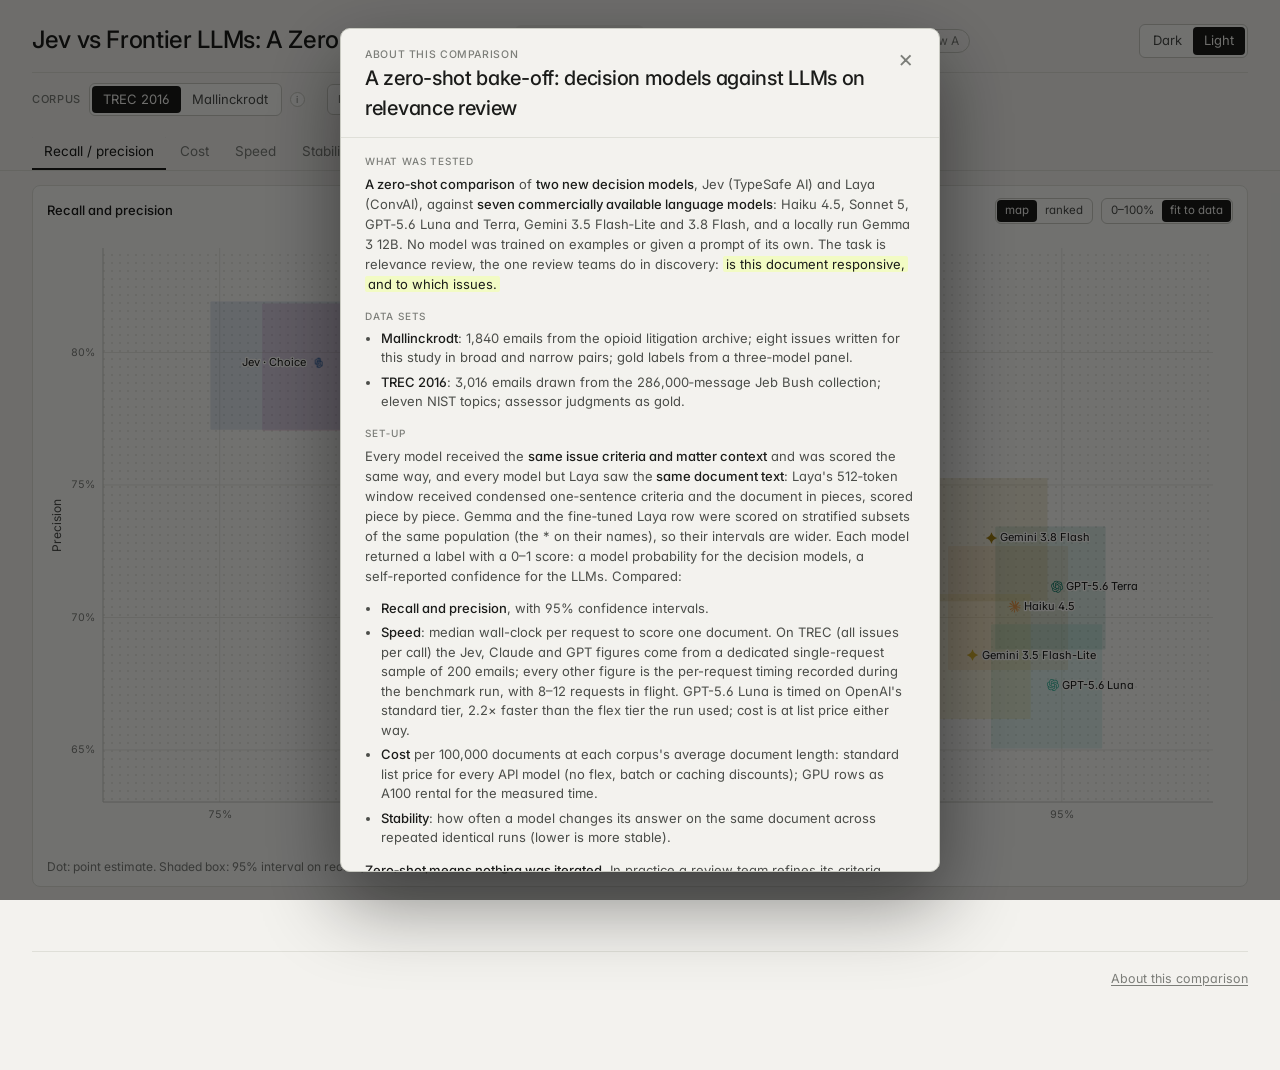
==== b.html @ c20f3b93 "deploy 2026-09-25T17:22Z" ====
<!doctype html>
<html lang="en" data-theme="light">
  <head>
    <meta charset="UTF-8" />
    <meta name="viewport" content="width=device-width, initial-scale=1.0" />
    <meta name="robots" content="noindex, nofollow" />
    <title>Jev vs Frontier LLMs: A Zero-Shot Bakeoff · B</title>
    <meta name="description" content="A zero-shot bake-off: two decision models against seven LLMs on discovery relevance review, same criteria and documents once, no training on examples, no prompt iteration." />
    <link rel="preconnect" href="https://fonts.googleapis.com" />
    <link rel="preconnect" href="https://fonts.gstatic.com" crossorigin />
    <link
      href="https://fonts.googleapis.com/css2?family=Inter:wght@400;500;600&display=swap"
      rel="stylesheet"
    />
    <script type="module" crossorigin src="./assets/b-JL1Rb6fG.js"></script>
    <link rel="modulepreload" crossorigin href="./assets/styles-Cl5FQBZz.js">
    <link rel="modulepreload" crossorigin href="./assets/App-DE8PNgDk.js">
    <link rel="modulepreload" crossorigin href="./assets/opsRows-CeBo-8cb.js">
    <link rel="stylesheet" crossorigin href="./assets/styles-CGewvNcz.css">
  </head>
  <body>
    <div id="root"></div>
  </body>
</html>
---- assets/styles-CGewvNcz.css ----
:root{--sans: "Inter", -apple-system, BlinkMacSystemFont, "Segoe UI", sans-serif;--ease: cubic-bezier(.2, .7, .2, 1);--bg: #f3f2ee;--bg-2: #eae9e3;--panel: #fafaf7;--ink: #1b1c1a;--ink-2: #4b4d49;--ink-3: #7c7e79;--ink-4: #a7a9a3;--line: #dfdfd8;--line-2: #c9cac2;--grid: #e6e6df;--dots: #c6c7bf;--axis: #c9cac2;--box-alpha: .14;--box-stroke-w: .75;--bar-alpha: .55;--hl: #f2fbc4;--hl-line: #d6e88f;--tk-tag: #3a6ea5;--tk-attr: #6c5b9e;--tk-key: #3a6ea5;--tk-str: #4f7d3f;--tk-num: #8e4a8c;--c-jev: #b52f8a;--c-jev-2: #d878b8;--c-laya: #2c5f9e;--c-laya-2: #6d9bd0;--c-laya-ft: #7a5aa8;--c-haiku: #e0954a;--c-sonnet: #b85e1c;--c-luna: #33b39a;--c-terra: #0f7a66;--c-flashlite: #d3ae2e;--c-flash: #9d7c10;--c-gemma: #7d9240;--c-lexical: #9a9b95;--c-tar-1: #c4a7d6;--c-tar-2: #a583bf;--c-tar-3: #7f5aa3;--c-tar-4: #5a3a7e;--c-cal: #3d5a80;--c-base: #1b1c1a;--v0: #1b1c1a;--v1: #b85e1c;--v2: #e0954a;--v3: #2c5f9e;--v4: #6d9bd0;--v5: #7a5aa8;--v6: #ad8bd2;--v7: #b52f8a;--v8: #d878b8;--v9: #9d7c10;--v10: #d3ae2e;--v11: #7d9240;--v12: #7c7e79;--v13: #b8b9b3;--v14: #0f7a66;--v15: #33b39a}[data-theme=dark]{--bg: #1e2124;--bg-2: #262a2e;--panel: #23272a;--ink: #e9eae6;--ink-2: #c1c3be;--ink-3: #8b8e89;--ink-4: #62655f;--line: #2f3337;--line-2: #3d4247;--grid: #2c3034;--dots: #3a3f44;--axis: #464b50;--box-alpha: .2;--bar-alpha: .7;--hl: rgba(206, 240, 60, .14);--hl-line: rgba(206, 240, 60, .38);--tk-tag: #7fa8d8;--tk-attr: #a894d4;--tk-key: #7fa8d8;--tk-str: #93b876;--tk-num: #cc8bc0;--c-jev: #ea5fbf;--c-jev-2: #f2a1d8;--c-laya: #5b9be0;--c-laya-2: #9cc3ee;--c-laya-ft: #a98be0;--c-haiku: #f3ab5e;--c-sonnet: #e0822d;--c-luna: #5fd8bb;--c-terra: #23b39a;--c-flashlite: #ead45c;--c-flash: #c9ab2a;--c-gemma: #a9c060;--c-lexical: #8f938e;--c-tar-1: #d7c4e6;--c-tar-2: #bfa1d8;--c-tar-3: #a380c8;--c-tar-4: #8560b0;--c-cal: #7fa2cc;--c-base: #e9eae6;--v0: #e9eae6;--v1: #e0822d;--v2: #f3ab5e;--v3: #5b9be0;--v4: #9cc3ee;--v5: #a98be0;--v6: #c9b3ec;--v7: #ea5fbf;--v8: #f2a1d8;--v9: #c9ab2a;--v10: #ead45c;--v11: #a9c060;--v12: #8b8e89;--v13: #5b5f5a;--v14: #23b39a;--v15: #5fd8bb}*{box-sizing:border-box}html,body{margin:0;padding:0}body{background:var(--bg);color:var(--ink);font-family:var(--sans);font-size:14px;line-height:1.5;-webkit-font-smoothing:antialiased;text-rendering:optimizeLegibility;font-feature-settings:"cv11","ss01";transition:background .16s,color .16s}button{font:inherit;color:inherit}svg text{-webkit-user-select:none;user-select:none;font-family:var(--sans)}.mono,.num,svg text.mono{font-family:var(--sans);font-variant-numeric:tabular-nums;font-feature-settings:"tnum","cv11"}.page{max-width:1320px;margin:0 auto;padding:24px 32px 64px}.masthead{display:flex;align-items:center;gap:28px;padding-bottom:14px;border-bottom:1px solid var(--line)}.masthead .theme{margin-left:auto}.tabs{display:inline-flex;gap:4px}.tabs button{border:0;background:none;color:var(--ink-3);font:inherit;font-size:13.5px;padding:6px 10px;border-radius:6px;cursor:pointer}.tabs button:hover{color:var(--ink)}.tabs button.on{color:var(--ink);background:var(--bg-2)}.eyebrow{font-size:11px;letter-spacing:.06em;text-transform:uppercase;color:var(--ink-3);font-weight:500}.title{font-weight:500;font-size:24px;line-height:1.2;letter-spacing:-.015em;margin:0;white-space:nowrap}.title em{font-style:normal;color:var(--ink-3)}.lede{color:var(--ink-2);font-size:14.5px;max-width:760px;margin:0}.stats{display:flex;gap:32px;flex-wrap:wrap;margin-top:2px}.stat{display:flex;flex-direction:column;gap:2px}.stat .n{font-size:18px;line-height:1.1;font-weight:500;letter-spacing:-.02em;font-variant-numeric:tabular-nums}.stat .l{font-size:12px;color:var(--ink-3)}.controls{position:sticky;top:0;z-index:30;background:color-mix(in srgb,var(--bg) 96%,transparent);-webkit-backdrop-filter:blur(10px);backdrop-filter:blur(10px);border-bottom:1px solid var(--line);margin:0 -32px;padding:10px 32px;display:flex;gap:22px;flex-wrap:wrap;align-items:center}.control{display:flex;align-items:center;gap:8px}.control>.lab{font-size:11px;color:var(--ink-3);text-transform:uppercase;letter-spacing:.06em;font-weight:500}.control>.ctl{display:contents}.seg{display:inline-flex;border:1px solid var(--line-2);border-radius:6px;padding:2px;background:var(--panel)}.seg button{border:0;background:transparent;border-radius:4px;padding:4px 11px;font-size:13px;color:var(--ink-2);cursor:pointer;transition:background .12s,color .12s;white-space:nowrap}.seg button:hover{color:var(--ink)}.seg button.on{background:var(--ink);color:var(--bg)}.seg button.seg-hl{position:relative;z-index:0}.seg button.seg-hl:before{content:"";position:absolute;top:0;right:0;bottom:0;left:0;border-radius:4px;background:var(--hl);opacity:0;z-index:-1}.seg button.seg-hl.pulse:before{animation:seg-flash .65s ease-in-out 2}@keyframes seg-flash{0%,to{opacity:0}50%{opacity:1}}.section{padding:14px 0 8px}.sec-head{display:flex;align-items:baseline;gap:14px;flex-wrap:wrap;margin-bottom:6px}.sec-head h2{font-weight:500;font-size:22px;margin:0;letter-spacing:-.015em}.sec-head .sub{color:var(--ink-3);font-size:13px}.pick-wrap{position:relative;display:inline-flex}.pick-btn{display:inline-flex;align-items:center;gap:8px;border:1px solid var(--line-2);background:var(--panel);border-radius:6px;padding:5px 10px;font:inherit;font-size:13px;color:var(--ink);cursor:pointer}.pick-btn:hover,.pick-wrap.open .pick-btn{border-color:var(--ink-3)}.pick-btn .pick-lab{font-size:11px;color:var(--ink-3);text-transform:uppercase;letter-spacing:.06em;font-weight:500}.pick-btn .pick-sum{color:var(--ink)}.pick-btn .chev{width:6px;height:6px;border-right:1.5px solid var(--ink-3);border-bottom:1.5px solid var(--ink-3);transform:translateY(-2px) rotate(45deg);margin-left:2px}.pick-pop{position:absolute;top:calc(100% + 6px);left:0;z-index:40;min-width:300px;max-height:min(70vh,640px);overflow:auto;background:var(--panel);border:1px solid var(--line-2);border-radius:8px;padding:6px;box-shadow:0 12px 32px #00000059;width:max-content;max-width:min(92vw,760px)}.pick-grps{display:flex;flex-wrap:wrap;align-items:flex-start;gap:2px 14px}.pick-pop.r{left:auto;right:0}.pick-grp{flex:1 0 auto;min-width:210px}.pick-grp{padding:4px 0 6px}.pick-gh{display:flex;width:100%;justify-content:space-between;align-items:baseline;border:0;background:none;font:inherit;font-size:10.5px;letter-spacing:.06em;text-transform:uppercase;color:var(--ink-3);font-weight:500;padding:4px 8px;cursor:pointer;border-radius:4px}.pick-gh:hover{color:var(--ink);background:var(--bg-2)}.pick-gh .n{font-size:10.5px;letter-spacing:0;text-transform:none;color:var(--ink-4)}.pick-row{display:flex;align-items:center;border-radius:5px}.pick-row:hover{background:var(--bg-2)}.pick-main{flex:1;display:flex;align-items:center;gap:8px;border:0;background:none;font:inherit;font-size:12.5px;color:var(--ink-3);padding:4px 8px;cursor:pointer;text-align:left;border-radius:5px;white-space:nowrap}.pick-row.on .pick-main{color:var(--ink)}.pick-main .box{width:12px;height:12px;border-radius:3px;border:1px solid var(--line-2);flex:none;position:relative}.pick-main .box.on{background:var(--ink);border-color:var(--ink)}.pick-main .box.on:after{content:"";position:absolute;left:3.5px;top:1px;width:3px;height:6px;border-right:1.5px solid var(--bg);border-bottom:1.5px solid var(--bg);transform:rotate(45deg)}.pick-main .mark{display:inline-flex;align-items:center;flex:none}.pick-row:not(.on) .mark{opacity:.45;filter:grayscale(1)}.pick-main .sw{width:9px;height:9px;border-radius:2px;display:inline-block}.pick-main .star{color:var(--ink-3);font-size:11px}.pick-main .sub{color:var(--ink-4)}.pick-i{width:16px;height:16px;border-radius:50%;border:1px solid var(--line-2);background:none;color:var(--ink-3);font:inherit;font-size:9.5px;display:inline-flex;align-items:center;justify-content:center;cursor:pointer;margin-right:6px;opacity:0}.pick-row:hover .pick-i{opacity:1}.pick-i:hover{color:var(--ink);border-color:var(--ink-3)}.pick-foot{width:100%;display:flex;gap:12px;align-items:center;border-top:1px solid var(--line);margin-top:4px;padding:8px 8px 4px}.pick-foot button{border:0;background:none;font:inherit;font-size:11.5px;color:var(--ink-3);cursor:pointer;padding:0}.pick-foot button:hover{color:var(--ink)}.pick-foot-r{margin-left:auto}.pick-note{color:var(--ink-4);font-size:11.5px;max-width:360px;display:inline-block;white-space:normal;text-align:right}.dash{display:grid;grid-template-columns:minmax(0,1fr) 440px;gap:14px;align-items:stretch}.dash .stack{display:flex;flex-direction:column;gap:14px;min-width:0}.dash .card{min-width:0}@media(max-width:1000px){.dash{grid-template-columns:1fr}}.dash.ranked{grid-template-columns:minmax(0,1fr)}.dash.ranked>.card{grid-column:1 / -1}.dash.ranked .stack{display:grid;grid-auto-flow:column;grid-auto-columns:minmax(0,1fr)}@media(max-width:900px){.dash.ranked .stack{grid-auto-flow:row;grid-auto-columns:auto}}.cmp-tabs{flex-basis:100%;display:flex;align-items:center;margin:-4px 0 -10px}.cmp-tabs .seg{border:0;background:none;padding:0;border-radius:0;gap:2px;flex-wrap:wrap}.cmp-tabs .seg button{padding:7px 12px 9px;font-size:13.5px;color:var(--ink-3);border-radius:6px 6px 0 0}.cmp-tabs .seg button:hover{color:var(--ink);background:var(--bg-2)}.cmp-tabs .seg button.on{background:none;color:var(--ink);box-shadow:inset 0 -2px 0 var(--ink)}.cmp-full .card-t,.cmp-full .card-t .right{flex-wrap:wrap;row-gap:6px}.masthead .variant{font-size:12px;color:var(--ink-3);text-decoration:none;border:1px solid var(--line-2);border-radius:999px;padding:2px 10px;white-space:nowrap}.masthead .variant:hover{color:var(--ink);border-color:var(--ink-3)}.select{position:relative}.select select{-moz-appearance:none;appearance:none;-webkit-appearance:none;border:1px solid var(--line-2);background:var(--panel);border-radius:6px;padding:6px 30px 6px 10px;font:inherit;font-size:13px;color:var(--ink);cursor:pointer}.select:after{content:"";position:absolute;right:11px;top:50%;width:6px;height:6px;border-right:1.5px solid var(--ink-3);border-bottom:1.5px solid var(--ink-3);transform:translateY(-70%) rotate(45deg);pointer-events:none}.card{background:var(--panel);border:1px solid var(--line);border-radius:8px;padding:12px 14px 10px;position:relative}.card.fill{display:flex;flex-direction:column}.card.fill .chart-fill{flex:1;position:relative}.card-t{display:flex;align-items:center;gap:8px;margin-bottom:6px}.card-t .seg{padding:1px}.card-t .seg button{padding:2px 8px;font-size:11.5px}.card-t h3{margin:0;font-size:13px;font-weight:500;color:var(--ink);white-space:nowrap}.card-t .unit{color:var(--ink-3);font-size:12px;white-space:nowrap;overflow:hidden;text-overflow:ellipsis;min-width:0;flex:1}.card-t .right{margin-left:auto;display:flex;align-items:center;gap:8px;flex:none}.card [data-tip-host]{min-width:0}.hint{position:relative;display:inline-flex}.hint>.i{display:inline-flex;align-items:center;justify-content:center;width:15px;height:15px;padding:0;border-radius:50%;border:1px solid var(--line-2);color:var(--ink-3);font:inherit;font-size:9.5px;cursor:pointer;line-height:1;background:var(--panel)}.hint>.i:hover,.hint.open>.i{border-color:var(--ink-3);color:var(--ink)}.hint>.i:focus-visible{outline:1.5px solid var(--ink-3);outline-offset:1px}.hint .pop{position:absolute;top:calc(100% + 7px);right:0;z-index:45;width:360px;max-width:calc(100vw - 24px);background:var(--panel);color:var(--ink);border:1px solid var(--line);border-radius:8px;padding:10px 12px 11px;font-size:12px;line-height:1.45;font-weight:400;text-align:left;white-space:normal;box-shadow:0 6px 20px #00000024}[data-theme=dark] .hint .pop{box-shadow:0 8px 24px #0006;border-color:var(--line-2)}.hint .pop.l{right:auto;left:0}.hint .pop.up{top:auto;bottom:calc(100% + 7px)}.hint .pop .t{font-size:12.5px;font-weight:500;color:var(--ink);margin-bottom:8px}.hint .pop dl{display:grid;grid-template-columns:max-content minmax(0,1fr);gap:6px 12px;margin:0}.hint .pop dl .row{display:contents}.hint .pop dt{font-size:10px;letter-spacing:.05em;text-transform:uppercase;color:var(--ink-3);font-weight:500;padding-top:2px;max-width:92px}.hint .pop dd,.hint .pop p{margin:0;font-size:12px;color:var(--ink-2)}.hint .pop .more{display:inline-block;margin-top:10px;padding:0;border:0;background:none;font:inherit;font-size:11.5px;color:var(--ink-3);cursor:pointer;text-decoration:underline;text-underline-offset:2px}.hint .pop .more:hover{color:var(--ink)}.tip{position:absolute;z-index:50;pointer-events:none;color:var(--ink);border-radius:6px;padding:7px 10px 6px;width:max-content;min-width:150px;max-width:260px;background:color-mix(in srgb,var(--panel) 92%,transparent);backdrop-filter:blur(6px);-webkit-backdrop-filter:blur(6px);border:1px solid var(--line);box-shadow:0 4px 16px #0000001a;font-size:12px;line-height:1.4}[data-theme=dark] .tip{background:color-mix(in srgb,var(--bg-2) 92%,transparent);border-color:var(--line-2);box-shadow:0 6px 20px #00000059}.tip .t{font-weight:500;font-size:12px;margin-bottom:4px;display:flex;align-items:center;gap:7px}.tip .t .sw{width:8px;height:8px;border-radius:2px;display:inline-block;flex:none}.tip .t .ic{display:inline-flex;align-items:center;flex:none}.tip .val{display:flex;align-items:baseline;gap:2px 6px;flex-wrap:wrap}.tip .val .n{font-size:13px;font-weight:500;font-variant-numeric:tabular-nums;font-feature-settings:"tnum","cv11";white-space:nowrap}.tip .val .u{color:var(--ink-3);font-size:11.5px}.tip .kv{display:flex;justify-content:space-between;gap:14px}.tip .kv .k{color:var(--ink-3);white-space:nowrap}.tip .kv .v{font-variant-numeric:tabular-nums;font-feature-settings:"tnum","cv11";text-align:right}.tip .line,.tip .sub{color:var(--ink-3);margin-top:3px}.tip .cta{color:var(--ink-4);font-size:11px;margin-top:5px;text-align:right;letter-spacing:.02em}.sel{outline:none}.sel .hit{fill:var(--ink);fill-opacity:0;transition:fill-opacity .12s}.sel:hover .hit,.sel:focus-visible .hit{fill-opacity:.05}.sel:focus-visible .hit{fill-opacity:.09}.hl .hit{fill:var(--ink);fill-opacity:.05;transition:fill-opacity .12s}.hl text[fill="var(--ink-2)"]{fill:var(--ink)}.mv{transition:transform .32s var(--ease)}.fd{transition:opacity .48s var(--ease)}.mv.fd{transition:transform .32s var(--ease),opacity .48s var(--ease)}.tip,.hint .pop{animation:rise-2 .12s var(--ease)}.ex-back{animation:fade-in .18s var(--ease)}.ex-modal{animation:rise-4 .18s var(--ease)}@keyframes fade-in{0%{opacity:0}to{opacity:1}}@keyframes rise-2{0%{opacity:0;transform:translateY(2px)}to{opacity:1;transform:none}}@keyframes rise-4{0%{opacity:0;transform:translateY(4px)}to{opacity:1;transform:none}}.pr-box.pulse{animation:box-breathe .65s ease-in-out 2}@keyframes box-breathe{0%,to{fill-opacity:var(--box-alpha)}50%{fill-opacity:calc(var(--box-alpha) * 1.6)}}.row-dm{fill:var(--hl);fill-opacity:1;opacity:0;pointer-events:none;transition:fill-opacity .12s}.row-dm.pulse{animation:row-breathe .65s ease-in-out 2}@keyframes row-breathe{0%,to{opacity:0}50%{opacity:1}}.sel:hover .row-dm,.sel:focus-visible .row-dm,.hl .row-dm{fill-opacity:0}.row-ref{fill:var(--hl);fill-opacity:1;opacity:.55;pointer-events:none;transition:fill-opacity .12s}.sel:hover .row-ref,.sel:focus-visible .row-ref,.hl .row-ref{fill-opacity:0}@media(prefers-reduced-motion:reduce){*,*:before,*:after{transition-duration:0s!important;animation-duration:0s!important}.pr-box.pulse,.row-dm.pulse,.seg button.seg-hl.pulse:before{animation:none}}.pick-main .lbl{display:inline-flex;align-items:center;gap:8px;position:relative}.pick-main .lbl.dec .nm{color:var(--ink);font-weight:500}.decider-tag{display:inline-block;vertical-align:.15em;margin-left:8px;padding:0 5px;border:1px solid var(--line-2);border-radius:2px;color:var(--ink-2);font-size:10px;line-height:1.5;font-weight:500;letter-spacing:.06em;text-transform:uppercase;white-space:nowrap}.fact .decider-tag{margin-left:5px;vertical-align:.1em}.legend-note{color:var(--ink-3);font-size:12px;margin-top:8px;display:flex;gap:18px;flex-wrap:wrap;align-items:center}.legend-note .k{display:inline-flex;align-items:center;gap:6px}.empty{color:var(--ink-4);font-size:13px;padding:40px 0;text-align:center}.notes{margin-top:56px;border-top:1px solid var(--line);padding:18px 0;display:flex;align-items:center;gap:12px}.notes-t{color:var(--ink-3);font-size:12.5px}.masthead .theme{display:inline-flex;align-items:center;gap:14px}.disc-link{margin-left:auto;border:0;background:none;padding:0;color:var(--ink-3);font-size:12.5px;cursor:pointer;text-decoration:underline;text-underline-offset:2px}.disc-link:hover{color:var(--ink)}.ex-modal.disclaimer{width:min(600px,100%);height:auto;max-height:100%}.disc-body{padding:14px 24px 22px;overflow:auto}.disc-body p{margin:0 0 12px;font-size:13px;line-height:1.55;color:var(--ink-2)}.disc-body h4{margin:14px 0 5px;font-size:10px;font-weight:500;letter-spacing:.08em;text-transform:uppercase;color:var(--ink-3)}.disc-body h4:first-child{margin-top:2px}.disc-body ul{margin:0 0 12px;padding-left:16px}.disc-body li{margin:0 0 5px;font-size:13px;line-height:1.5;color:var(--ink-2)}.disc-body li b,.disc-body p b{font-weight:500;color:var(--ink)}.disc-body mark{background:var(--hl, #f2fbc4);color:var(--ink);padding:0 3px;border-radius:2px;box-decoration-break:clone;-webkit-box-decoration-break:clone}[data-theme=dark] .disc-body mark{background:var(--hl, rgba(206, 240, 60, .16))}.disc-body a{color:var(--ink);text-decoration:underline;text-underline-offset:2px}.disc-note{margin-top:18px;text-align:center;color:var(--ink-4);font-size:11.5px}.ex-modal.method{width:min(1120px,100%);height:auto;max-height:min(900px,100%)}.method-body{flex:1;min-height:0;overflow:auto;padding:0 24px 20px}.fact{width:100%;min-width:880px;border-collapse:separate;border-spacing:0;table-layout:fixed;font-size:12px;line-height:1.45;margin-top:4px}.fact.two{margin-top:22px}.fact thead th{position:sticky;top:0;z-index:1;background:var(--bg);text-align:left;font-weight:500;font-size:12.5px;color:var(--ink);padding:16px 14px 8px 0;border-bottom:1px solid var(--line-2);vertical-align:bottom}.fact thead th:first-child{font-size:10.5px;letter-spacing:.06em;text-transform:uppercase;color:var(--ink-3);width:136px}.fact.two thead th:last-child{font-weight:400;color:var(--ink-3);font-size:12px}.fact-sub{display:block;color:var(--ink-3);font-size:11px;font-weight:400;margin-top:1px}.fact tbody th{font-size:10px;letter-spacing:.05em;text-transform:uppercase;color:var(--ink-3);font-weight:500;text-align:left;vertical-align:top;padding:10px 12px 10px 0;line-height:1.4}.fact tbody td{color:var(--ink-2);vertical-align:top;padding:9px 16px 9px 0}.fact tbody th,.fact tbody td{border-bottom:1px solid var(--line)}.fact tbody tr:last-child th,.fact tbody tr:last-child td{border-bottom:0}.fact .n{color:var(--ink);font-variant-numeric:tabular-nums;font-feature-settings:"tnum","cv11"}.fact b,.hint .pop b{font-weight:500;color:var(--ink)}.fact mark,.hint .pop mark{display:inline;background:var(--hl, #f2fbc4);color:var(--ink);padding:0 3px;border-radius:2px;box-decoration-break:clone;-webkit-box-decoration-break:clone}[data-theme=dark] .fact mark,[data-theme=dark] .hint .pop mark{background:var(--hl, rgba(206, 240, 60, .16))}.ex-btn{border:1px solid var(--line-2);background:none;color:var(--ink-3);font-size:10.5px;letter-spacing:.04em;text-transform:uppercase;border-radius:4px;padding:2px 7px;cursor:pointer;line-height:1.5;flex:none}.ex-btn:hover{color:var(--ink);border-color:var(--ink-3)}.sec-head .ex-btn{margin-left:auto}.ex-back{position:fixed;top:0;right:0;bottom:0;left:0;background:#0000008c;z-index:200;display:flex;align-items:center;justify-content:center;padding:28px}.ex-modal{background:var(--bg);color:var(--ink);border:1px solid var(--line-2);border-radius:10px;width:min(1320px,100%);height:min(900px,100%);display:flex;flex-direction:column;box-shadow:0 30px 80px #00000073;overflow:hidden}.ex-head{display:flex;align-items:flex-start;justify-content:space-between;gap:20px;padding:18px 24px 14px;border-bottom:1px solid var(--line)}.ex-head h2{margin:0;font-size:20px;font-weight:500;letter-spacing:-.015em}.ex-title>.decider-tag{align-self:flex-end;margin-bottom:5px}.ex-title{display:flex;align-items:flex-end;flex-wrap:wrap;gap:6px 14px}.ex-menu{position:relative;display:inline-flex;flex-direction:column;align-items:flex-start;gap:3px}.ex-menu-cap{font-size:10px;font-weight:500;letter-spacing:.08em;text-transform:uppercase;color:var(--ink-4);line-height:1}.ex-menu-b{display:inline-flex;align-items:center;gap:8px;margin:0;padding:4px 8px 4px 10px;font:inherit;font-size:13px;font-weight:500;letter-spacing:0;color:var(--ink);background:var(--panel);border:1px solid var(--line-2);border-radius:6px;cursor:pointer;text-align:left;line-height:1.2;transition:border-color .12s,background-color .12s,box-shadow .12s}.ex-menu-b:hover,.ex-menu.open .ex-menu-b{border-color:var(--ink-3)}.ex-menu.open .ex-menu-b{box-shadow:0 0 0 3px color-mix(in srgb,var(--ink-3) 14%,transparent)}.ex-menu-b:focus-visible{outline:1.5px solid var(--ink-3);outline-offset:2px}.ex-chev{display:inline-block;flex:none;color:var(--ink-3);transition:transform .12s,color .12s}.ex-menu-b:hover .ex-chev,.ex-menu.open .ex-chev{color:var(--ink)}.ex-menu.open .ex-chev{transform:rotate(180deg)}.ex-menu-pop{position:fixed;z-index:240;min-width:200px;max-width:calc(100vw - 16px);background:var(--panel);color:var(--ink);border:1px solid var(--line);border-radius:8px;padding:4px;font-size:13px;font-weight:400;letter-spacing:0;line-height:1.4;text-align:left;box-shadow:0 6px 20px #00000024;display:flex;flex-direction:column;max-height:60vh;animation:rise-2 .12s var(--ease)}[data-theme=dark] .ex-menu-pop{box-shadow:0 8px 24px #0006;border-color:var(--line-2)}.ex-menu-pop.wide{width:300px}.ex-menu-list{overflow:auto;min-height:0;display:flex;flex-direction:column;gap:1px}.ex-mi{display:grid;grid-template-columns:14px minmax(0,1fr);gap:8px;align-items:start;padding:6px 10px 6px 8px;border:0;border-radius:5px;background:none;color:var(--ink);font:inherit;text-align:left;cursor:pointer;width:100%}.ex-mi:hover,.ex-mi:focus-visible{background:var(--bg-2);outline:none}.ex-mi.on{color:var(--ink)}.ex-mi-chk{color:var(--ink);font-size:11px;line-height:1.4;padding-top:1px;text-align:center}.ex-mi-body{display:flex;flex-direction:column;gap:1px;min-width:0}.ex-mi-l{display:flex;align-items:baseline;gap:8px;flex-wrap:wrap}.ex-mi-l .tag{font-size:10px;color:var(--ink-4);letter-spacing:.02em}.ex-menu-foot{flex:none;color:var(--ink-4);font-size:10.5px;letter-spacing:.04em;padding:6px 10px 4px;border-top:1px solid var(--line);margin-top:3px}.ex-eyebrow{font-size:10.5px;letter-spacing:.06em;text-transform:uppercase;color:var(--ink-3);font-weight:500}.ex-head-ctl{display:flex;align-items:center;gap:14px}.ex-close{border:0;background:none;color:var(--ink-3);font-size:24px;line-height:1;cursor:pointer;padding:0 2px}.ex-close:hover{color:var(--ink)}.ex-body{display:flex;flex-direction:column;flex:1;min-height:0}.ex-main{flex:1;min-height:0;padding:18px 24px 24px;overflow:auto;min-width:0}.ex-lead{margin:0 0 16px;color:var(--ink);font-size:14px;line-height:1.6}.ex-lead b,.ex-intro b,.ex-note b{font-weight:600;color:var(--ink)}.ex-lead mark{background:var(--hl);color:var(--ink);padding:1px 3px;margin:0 -1px;border-radius:2px;box-decoration-break:clone;-webkit-box-decoration-break:clone}.ex-intro{margin:0 0 10px;color:var(--ink-2);font-size:13.5px;line-height:1.55}.ex-note{margin:0 0 18px;color:var(--ink);font-size:13.5px;line-height:1.55;padding:10px 14px;border-left:2px solid var(--c-jev);background:var(--hl);border-radius:0 6px 6px 0}.ex-sec{display:flex;align-items:baseline;gap:10px;flex-wrap:wrap;margin:18px 0 12px;padding-top:14px;border-top:1px solid var(--line)}.ex-sec-t{font-size:11px;font-weight:500;letter-spacing:.08em;text-transform:uppercase;color:var(--ink-3)}.ex-cols{display:grid;grid-template-columns:minmax(0,58fr) minmax(0,42fr);gap:20px;align-items:start}.ex-col{background:var(--panel);border:1px solid var(--line);border-radius:8px;padding:14px 16px 12px;min-width:0}.ex-col-t{font-size:13px;font-weight:500;margin-bottom:10px;display:flex;align-items:baseline;gap:10px;flex-wrap:wrap}.ex-col-s{color:var(--ink-3);font-size:12px;font-weight:400}.ex-col-s b{color:var(--ink-2);font-weight:500}.ex-out-t{margin-top:18px;flex-direction:column;align-items:stretch;gap:3px}.ex-out-row{display:flex;align-items:center;justify-content:space-between;gap:10px;flex-wrap:wrap}.ex-out-row .seg{padding:1.5px}.ex-out-row .seg button{padding:2px 8px;font-size:11.5px;font-weight:400}.ex-obj{display:flex;flex-direction:column;gap:2px}.ex-row{display:grid;grid-template-columns:118px minmax(0,1fr);gap:10px;padding:4px 8px 4px 10px;margin-left:-10px;border-left:2px solid transparent;border-radius:0 4px 4px 0}.ex-row.chg{border-left-color:var(--c-jev);background:color-mix(in srgb,var(--c-jev) 9%,transparent)}.ex-row.sub{border-left-color:color-mix(in srgb,var(--c-jev) 45%,transparent)}.ex-k{color:var(--ink-3);font-size:12px;padding-top:1px;word-break:break-word}.ex-type{display:inline-block;margin-left:6px;font-size:10px;letter-spacing:.05em;text-transform:uppercase;color:var(--ink);border:1px solid var(--line-2);border-radius:3px;padding:0 4px}.ex-v{font-size:12.5px;line-height:1.5;min-width:0}.ex-v .ex-obj{border-left:1px solid var(--line);padding-left:8px;margin-top:2px}.ex-str{white-space:pre-wrap;word-break:break-word}.ex-lit{font-family:inherit;font-variant-numeric:tabular-nums;font-feature-settings:"tnum";color:var(--ink)}.ex-arr{display:flex;flex-direction:column;gap:4px}.ex-item{display:grid;grid-template-columns:18px minmax(0,1fr);gap:6px;padding:2px 6px;margin-left:-6px;border-left:2px solid transparent}.ex-item.chg{border-left-color:var(--c-jev);background:color-mix(in srgb,var(--c-jev) 9%,transparent)}.ex-idx{color:var(--ink-4);font-size:11px;padding-top:2px}.ex-chip{border:1px solid var(--line-2);background:var(--bg);color:var(--ink-2);border-radius:4px;padding:0 6px;font-size:11.5px;cursor:pointer;line-height:1.6;margin:1px 0}.ex-chip:hover,.ex-chip.on{color:var(--ink);border-color:var(--ink-3)}.ex-inline{display:block;white-space:pre-wrap;color:var(--ink-2);font-size:12px;margin:6px 0 4px;padding:8px 10px;border:1px dashed var(--line-2);border-radius:4px;max-height:320px;overflow:auto}.ex-details summary{cursor:pointer;color:var(--ink-2);font-size:12.5px}.ex-details pre{margin:6px 0 0;font:11.5px/1.45 ui-monospace,SF Mono,Menlo,monospace;color:var(--ink-2);white-space:pre-wrap;max-height:360px;overflow:auto}.ex-json{margin:0;font:11.5px/1.5 ui-monospace,SF Mono,Menlo,monospace;color:var(--ink-2);white-space:pre-wrap;word-break:break-word}.tk-tag{color:var(--tk-tag)}.tk-attr{color:var(--tk-attr)}.tk-key{color:var(--tk-key)}.tk-str{color:var(--tk-str)}.tk-num,.tk-bool{color:var(--tk-num)}.tk-p{color:var(--ink-3)}.ex-removed{margin-top:10px;color:var(--ink-3);font-size:12px;line-height:1.45;padding-top:8px;border-top:1px dashed var(--line)}.ex-empty{color:var(--ink-4);font-size:12.5px;padding:12px 0}.ex-label{font-weight:500}.ex-label.ok .ex-gold{color:var(--ink-3)}.ex-label.bad .ex-gold{color:var(--c-sonnet)}.ex-gold{font-weight:400;font-size:12px;margin-left:6px}.ex-foot{color:var(--ink-4);font-size:11.5px;margin-top:10px;line-height:1.45}.ex-legend{display:flex;gap:22px;flex-wrap:wrap;align-items:center;padding:10px 24px;border-top:1px solid var(--line);color:var(--ink-3);font-size:12px}.ex-legend>span{display:inline-flex;align-items:center;gap:7px}.ex-sw{width:10px;height:10px;border-radius:2px;display:inline-block}.ex-sw.chg{background:color-mix(in srgb,var(--c-jev) 30%,transparent);border-left:2px solid var(--c-jev)}@media(max-width:980px){.ex-cols{grid-template-columns:1fr}}.ex-blocks{display:flex;flex-direction:column;gap:10px}.ex-block{border:1px solid var(--line);border-radius:6px;padding:8px 10px 6px 12px}.ex-block-t{font-size:11px;letter-spacing:.05em;text-transform:uppercase;color:var(--ink-3);margin-bottom:6px;font-weight:500}.ex-v .ex-blocks{margin-top:2px}.ex-row.full{grid-template-columns:1fr;gap:6px}.ex-col.pin{position:sticky;top:0}.ex-metrics{background:var(--panel);border:1px solid var(--line);border-radius:8px;padding:12px 16px;margin:0 0 18px}.ex-metrics-t{font-size:13px;font-weight:500;display:flex;align-items:center;gap:8px;flex-wrap:wrap;margin-bottom:10px}.ex-metrics-t .sw{width:9px;height:9px;border-radius:2px;display:inline-block;flex:none}.ex-metrics-t .ex-col-s{margin-left:2px}.ex-metrics-grid{display:grid;grid-template-columns:repeat(auto-fit,minmax(280px,1fr));gap:12px 28px;align-items:start}.ex-metric-t{font-size:10.5px;letter-spacing:.06em;text-transform:uppercase;color:var(--ink-3);font-weight:500;padding-bottom:5px;margin-bottom:4px;border-bottom:1px solid var(--line)}.ex-metric dl{display:grid;grid-template-columns:minmax(0,max-content) minmax(0,1fr);gap:3px 14px;margin:0;font-size:12px;line-height:1.45}.ex-metric dl .row{display:contents}.ex-metric dt{color:var(--ink-3);max-width:200px}.ex-metric dd{margin:0;color:var(--ink);text-align:right;font-variant-numeric:tabular-nums;font-feature-settings:"tnum","cv11";overflow-wrap:anywhere}.ex-metric dd.line{grid-column:1 / -1;text-align:left;color:var(--ink-2)}.ex-metric dd.hl{justify-self:end;background:var(--hl);border:1px solid var(--hl-line);border-radius:3px;padding:0 5px;margin:-1px 0;color:var(--ink)}.ex-metric-note{margin:8px 0 0;color:var(--ink-3);font-size:11.5px;line-height:1.45}.ex-same{margin:0 0 18px;color:var(--ink-3);font-size:12.5px;line-height:1.5}.ex-band{display:flex;align-items:baseline;gap:10px;flex-wrap:wrap;margin:0 0 12px}.ex-band-t{font-size:11px;font-weight:500;letter-spacing:.08em;text-transform:uppercase;color:var(--ink-3)}.ex-band-s{color:var(--ink-3);font-size:12px;display:inline-flex;align-items:center;gap:7px;min-width:0}.ex-band-s .sw{width:9px;height:9px;border-radius:2px;display:inline-block;flex:none}.ex-band-ctl{margin-left:auto;display:inline-flex;align-items:center;gap:8px;flex-wrap:wrap;align-self:center}.ex-band-ctl .seg{padding:1.5px}.ex-band-ctl .seg button{padding:2px 8px;font-size:11.5px;font-weight:400}.ex-set{margin:18px 0 0;padding:14px 0 0;border-top:1px solid var(--line)}.ex-set .ex-note{margin-bottom:14px}.ex-facts{display:grid;grid-template-columns:repeat(auto-fit,minmax(250px,1fr));gap:14px 28px;align-items:start;background:var(--panel);border:1px solid var(--line);border-radius:8px;padding:12px 16px 14px}.ex-params dd{text-align:right}.ex-params .row.chg dt,.ex-params .row.chg dd{color:var(--ink)}.ex-params .row.chg dd{justify-self:end;border-left:2px solid var(--c-jev);background:color-mix(in srgb,var(--c-jev) 9%,transparent);border-radius:0 3px 3px 0;padding:0 5px 0 6px;margin:-1px 0}.ex-example{margin:22px 0 0;padding:14px 0 0;border-top:1px solid var(--line)}.ex-pair{display:grid;grid-template-columns:minmax(0,1fr) minmax(0,1fr);gap:20px;align-items:stretch}.ex-pane{display:flex;flex-direction:column;min-width:0;min-height:320px;max-height:min(640px,70vh);background:var(--panel);border:1px solid var(--line);border-radius:8px}.ex-pane-h{flex:none;display:flex;flex-direction:column;gap:2px;padding:12px 16px 10px;border-bottom:1px solid var(--line)}.ex-pane-t{font-size:13px;font-weight:500}.ex-pane-k{color:var(--ink-3);font-weight:400}.ex-pane-b{flex:1;min-height:0;overflow:auto;padding:12px 16px 12px 22px}.ex-pane-b .ex-chip{white-space:nowrap}@media(max-width:900px){.ex-pair{grid-template-columns:minmax(0,1fr)}.ex-pane{min-height:0;max-height:520px}.ex-band-ctl{margin-left:0}}.logo{border-radius:3px;object-fit:contain;display:inline-block}.page.studio{max-width:none}.studio .controls{position:static;-webkit-backdrop-filter:none;backdrop-filter:none;gap:18px 22px}.studio-bar-r{margin-left:auto;display:inline-flex;align-items:center;gap:10px}.studio .controls.studio-presets{padding-top:7px;padding-bottom:7px;gap:12px 26px;background:color-mix(in srgb,var(--panel) 40%,var(--bg))}.studio-presets .studio-btn.small{padding:3px 9px}.studio-presets .studio-size input.name{width:170px;padding:4px 8px}.studio-preset-cur{font-size:12.5px;color:var(--ink-2);max-width:220px;overflow:hidden;text-overflow:ellipsis;white-space:nowrap}.studio-preset-cur .dot{color:var(--ink);font-weight:600}.studio-hint{color:var(--ink-3);font-size:13px}.studio-ins{margin:0 -32px;border-bottom:1px solid var(--line);background:color-mix(in srgb,var(--panel) 40%,var(--bg))}.studio-sec{border-bottom:1px solid var(--line);padding:0 32px}.studio-sec:last-child{border-bottom:0}.studio-sec-h{margin:0;font-size:inherit;font-weight:inherit;line-height:inherit}.studio-sec-h button{display:flex;align-items:center;gap:10px;width:100%;min-width:0;padding:9px 0;border:0;background:none;font:inherit;color:var(--ink);text-align:left;cursor:pointer;border-radius:4px}.studio-sec-h button:focus-visible{outline:1.5px solid var(--ink-3);outline-offset:-1px}.studio-sec-h .chev{flex:none;width:6px;height:6px;margin:0 4px 0 3px;border-right:1.5px solid var(--ink-3);border-bottom:1.5px solid var(--ink-3);transform:rotate(-45deg);transition:transform .12s var(--ease),border-color .12s}.studio-sec.open .studio-sec-h .chev{transform:translateY(-1px) rotate(45deg)}.studio-sec-h button:hover .chev{border-color:var(--ink)}.studio-sec-h .t{flex:none;font-size:12.5px;font-weight:500;letter-spacing:.01em;min-width:58px}.studio-sec-h .sum{color:var(--ink-3);font-size:12px;white-space:nowrap;overflow:hidden;text-overflow:ellipsis;min-width:0}.studio-sec-h button:hover .sum{color:var(--ink-2)}.studio-sec-b{display:grid;grid-template-columns:repeat(auto-fit,minmax(min(100%,540px),1fr));gap:6px 36px;padding:2px 0 14px 23px}.studio-sec-b .control{display:grid;grid-template-columns:92px minmax(0,1fr);column-gap:10px;align-items:start;min-height:30px}.studio-sec-b .control>.lab{padding-top:9px;line-height:1.2}.studio-sec-b .control>.ctl{display:flex;flex-wrap:wrap;align-items:center;gap:6px 10px;min-height:30px}.studio-sec-b .control.wide{grid-column:1 / -1}.studio-sec-b .studio-hint.small{line-height:1.3}.studio-sec-b .studio-swatches{display:grid;grid-template-columns:repeat(auto-fill,minmax(176px,1fr));gap:6px 14px;width:100%}.studio-sec-b .studio-swatch{display:grid;grid-template-columns:24px auto minmax(0,1fr);gap:7px;align-items:center}.studio-sec-b .studio-swatch>span{overflow:hidden;text-overflow:ellipsis;white-space:nowrap}.studio-sec-b .studio-fam{display:inline-flex;flex-wrap:wrap;align-items:center;gap:6px 14px}.studio-sec-b .studio-fam .studio-swatch{display:inline-flex}.studio-sec-b .studio-slider{gap:8px;margin-right:8px}.studio-sec-b .studio-slider input[type=range]{width:120px}.studio-sec-b .studio-slider>span:first-child{min-width:56px}@media(max-width:720px){.studio-sec-b .control{grid-template-columns:minmax(0,1fr);row-gap:2px}.studio-sec-b .control>.lab{padding-top:4px}}.studio-size{display:inline-flex;align-items:center;gap:6px}.studio-size input{width:76px;font:inherit;font-variant-numeric:tabular-nums;color:var(--ink);background:var(--panel);border:1px solid var(--line-2);border-radius:6px;padding:4px 8px}.studio-size input:disabled{color:var(--ink-4)}.studio-size .x{color:var(--ink-3)}.studio-size .unit{color:var(--ink-3);font-size:12px}.studio-axes{display:inline-flex;align-items:center;gap:14px;flex-wrap:wrap}.studio-axes .studio-size input{width:60px}.studio-stage{overflow:auto;padding:18px 0 8px}.studio-plot{position:relative;display:flex;flex-direction:column;background:var(--panel);border:1px solid transparent;border-radius:8px;padding:14px 14px 10px;min-width:320px;min-height:240px;max-width:4000px;resize:both;overflow:hidden}.studio-plot.framed{border-color:var(--line)}.studio-plot.auto{resize:horizontal;min-height:0}.studio-canvas{flex:1;position:relative;min-height:0}.studio-plot .studio-title{flex:none;font-weight:600;font-size:calc(var(--fs-legend, 12px) * 1.25);line-height:1.25;letter-spacing:-.01em;color:var(--ink);margin:0 0 10px}.studio-foot{color:var(--ink-3);font-size:12px;margin:10px 0 0;font-variant-numeric:tabular-nums}.studio-hint.small{font-size:11.5px;color:var(--ink-4)}.studio-btn{border:1px solid var(--line-2);border-radius:6px;background:var(--panel);color:var(--ink);font:inherit;font-size:13px;padding:4px 12px;cursor:pointer;white-space:nowrap}.studio-btn:hover{border-color:var(--ink-3)}.studio-btn:disabled{color:var(--ink-4);cursor:default;border-color:var(--line-2)}.studio-btn.primary{background:var(--ink);color:var(--bg);border-color:var(--ink)}.studio-btn.primary:hover{opacity:.88}.studio-btn.primary:disabled{opacity:.5;color:var(--bg)}.studio-status{font-size:12.5px;color:var(--ink-2)}.studio-status.err{color:#b3261e}.studio-btn.small{font-size:12px;padding:2px 9px}.studio-swatches{display:inline-flex;flex-wrap:wrap;align-items:center;gap:6px 14px}.studio-swatch{display:inline-flex;align-items:center;gap:6px;font-size:12.5px;color:var(--ink-2);cursor:pointer}.studio-swatch input[type=color]{width:24px;height:24px;padding:0;border:1px solid var(--line-2);border-radius:6px;background:none;cursor:pointer}.studio-swatch input[type=color]::-webkit-color-swatch-wrapper{padding:2px}.studio-swatch input[type=color]::-webkit-color-swatch{border:none;border-radius:4px}.studio-scheme{display:contents}.studio-stage.custom{background:var(--bg);padding:18px 18px 12px;border-radius:8px}.studio-swatch input.hex{width:82px;font:inherit;font-size:12px;font-variant-numeric:tabular-nums;color:var(--ink);background:var(--panel);border:1px solid var(--line-2);border-radius:6px;padding:3px 6px}.studio-size input.name{width:150px;font-variant-numeric:normal}.studio-size input.ttl{width:360px;font-variant-numeric:normal}.studio-size input.font{width:320px;font-variant-numeric:normal;font-size:12px}.studio-slider{display:inline-flex;align-items:center;gap:6px;font-size:12.5px;color:var(--ink-2)}.studio-slider input[type=range]{width:88px;margin:0;accent-color:var(--ink)}.studio-slider .val{font-variant-numeric:tabular-nums;font-size:12px;color:var(--ink-3);min-width:4ch}label.studio-btn{display:inline-block}.studio-plot{font-family:var(--sans);color:var(--ink)}.studio-plot{--fam-basic: var(--c-jev);--fam-composed: var(--v5)}.studio-plot[data-style=journal]{--sans: "Times New Roman", Times, Georgia, serif;--panel: #ffffff;--ink: #000000;--ink-2: #111111;--ink-3: #333333;--ink-4: #6b6b6b;--line: #d0d0d0;--line-2: #9a9a9a;--grid: transparent;--dots: transparent;--axis: #000000;--box-alpha: .07;--box-stroke: .9;--hl: #f4f4f4;--c-jev: #0072b2;--v3: #56b4e9;--v5: #cc79a7;--v1: #8c510a;--v9: #762a83;--v14: #1b7837;--c-laya-ft: #5e3c99;--c-haiku: #e69f00;--c-sonnet: #d55e00;--c-luna: #009e73;--c-terra: #000000;--c-flashlite: #c8b400;--c-flash: #999999;--c-gemma: #4d4d4d;border-radius:0}.studio-plot[data-style=journal].framed{border-color:#000}.studio-plot[data-style=newsroom]{--sans: "Helvetica Neue", Helvetica, Arial, "Liberation Sans", sans-serif;--panel: #ffffff;--ink: #121212;--ink-2: #363636;--ink-3: #727272;--ink-4: #a3a3a3;--line: #e2e2e2;--line-2: #cccccc;--grid: #b8b8b8;--dots: transparent;--axis: #121212;--box-alpha: .13;--box-stroke: 0;--hl: #f7f7f5;--c-jev: #c8553d;--v3: #3d6b9a;--v5: #8b3a62;--v1: #d99a6c;--v9: #7a9a5a;--v14: #305f72;--c-laya-ft: #8f8f8f;--c-haiku: #e3b655;--c-sonnet: #9c6b2e;--c-luna: #5fa8a0;--c-terra: #2e7d74;--c-flashlite: #8a7bb5;--c-flash: #4b7b3f;--c-gemma: #6b6b6b;border-radius:2px}.studio-plot[data-style=newsroom].framed{border-color:#e2e2e2}.studio-plot[data-style=newsroom] line.gl{stroke-dasharray:1 3}.studio-plot[data-style=linkedin]{--sans: -apple-system, "system-ui", "Segoe UI", Roboto, "Helvetica Neue", Arial, sans-serif;--panel: #ffffff;--ink: rgba(0, 0, 0, .9);--ink-2: rgba(0, 0, 0, .75);--ink-3: #86888a;--ink-4: #b0b2b4;--line: #e0dfdc;--line-2: #c9c8c5;--grid: #ebebe9;--dots: #dcdbd8;--axis: #c9c8c5;--box-alpha: .14;--box-stroke: 0;--hl: #f3f2ef;--c-jev: #0a66c2;--v3: #004182;--v5: #70b5f9;--v1: #378fe9;--v9: #915907;--v14: #44712e;--c-laya-ft: #666666;--c-haiku: #e7a33e;--c-sonnet: #b24020;--c-luna: #5f9b41;--c-terra: #057642;--c-flashlite: #f5987e;--c-flash: #8c4a6f;--c-gemma: #8f5849;border-radius:10px}.studio-plot[data-style=linkedin].framed{border-color:#e0dfdc;box-shadow:0 0 0 1px #0000000a}.studio-plot[data-style=slate]{--sans: "Inter", -apple-system, BlinkMacSystemFont, "Segoe UI", sans-serif;--panel: #1e293b;--ink: #f1f5f9;--ink-2: #cbd5e1;--ink-3: #94a3b8;--ink-4: #64748b;--line: #334155;--line-2: #475569;--grid: #2b3849;--dots: #3b4a5f;--axis: #475569;--box-alpha: .18;--box-stroke: 0;--hl: rgba(56, 189, 248, .12);--c-jev: #38bdf8;--v3: #0ea5e9;--v5: #7dd3fc;--v1: #0284c7;--v9: #bae6fd;--v14: #22d3ee;--c-laya-ft: #a5b4fc;--c-haiku: #e2e8f0;--c-sonnet: #94a3b8;--c-luna: #cbd5e1;--c-terra: #64748b;--c-flashlite: #b6c2d1;--c-flash: #7c8a9c;--c-gemma: #526270;border-radius:8px}.studio-plot[data-style=slate].framed{border-color:#334155}.studio-plot[data-style=economist]{--sans: "Segoe UI", -apple-system, BlinkMacSystemFont, "Helvetica Neue", Helvetica, Arial, sans-serif;--panel: #ffffff;--ink: #0c0c0c;--ink-2: #2a2a2a;--ink-3: #5f6a72;--ink-4: #9aa5ad;--line: #d9d9d9;--line-2: #b7b7b7;--grid: #d9d9d9;--dots: transparent;--axis: #0c0c0c;--box-alpha: .12;--box-stroke: 0;--hl: #f2f5f7;--c-jev: #e3120b;--v3: #006ba2;--v5: #9a607f;--v1: #00588d;--v9: #a81829;--v14: #1dc9a4;--c-laya-ft: #6f4e7c;--c-haiku: #ebb434;--c-sonnet: #b4ba39;--c-luna: #3ebcd2;--c-terra: #379a8b;--c-flashlite: #758d99;--c-flash: #d1b07c;--c-gemma: #8e9b3c;border-radius:0;padding-top:20px}.studio-plot[data-style=economist]:before{content:"";position:absolute;top:0;left:0;width:44px;height:4px;background:#e3120b}.studio-plot[data-style=economist].framed{border-color:#d9d9d9;border-top:1px solid #0c0c0c}.studio-plot[data-style=economist] .legend-note{border-top:1px solid #d9d9d9;padding-top:8px}.studio-plot[data-style=epoch]{--panel: #ffffff;--ink: #1f1f1f;--ink-2: #1f1f1f;--ink-3: #6b6b6b;--ink-4: #9a9a9a;--line: #e6e6e6;--line-2: #d0d0d0;--grid: #e6e6e6;--grid-x: transparent;--dots: transparent;--axis: #cfcfcf;--axis-y: transparent;--box-alpha: 0;--box-stroke: 0;--op-whisker: .35;--r-add: 1px;--hl: #f4f4f4;--c-jev: #1aa79c;--c-laya-ft: #d63c8a;--v3: #f26b21;--v5: #1f4fd8;--v1: #7b3fe4;--v9: #2e9e44;--v14: #e0a600;--c-haiku: #d62828;--c-sonnet: #4a5568;--c-luna: #3aa0e8;--c-terra: #8c5a2b;--c-flashlite: #ef6f9a;--c-flash: #7f9c1f;--c-gemma: #8a8a8a;border-radius:4px}.studio-plot[data-style=epoch].framed{border-color:#e6e6e6}.studio-plot[data-style=epoch] svg text.nm{font-weight:400}.studio-plot[data-style=typesafe]{--sans: "Inter", -apple-system, BlinkMacSystemFont, "Segoe UI", sans-serif;--panel: #282828;--ink: #e9ebea;--ink-2: #c8cdcc;--ink-3: #b4bbba;--ink-4: #7d8483;--line: #3a3a3a;--line-2: #4e504f;--grid: #3a3a3a;--dots: transparent;--axis: #4e504f;--box-alpha: .08;--box-stroke: 0;--bar-alpha: .7;--op-whisker: .45;--hl: rgba(230, 80, 185, .14);--c-jev: #e84fb9;--v3: #f48ad4;--v5: #b93b93;--v1: #ffb3e3;--v9: #a33383;--v14: #ee6fc6;--c-laya-ft: #a897dd;--c-haiku: #f5b25a;--c-sonnet: #ec9330;--c-luna: #5fd1c5;--c-terra: #0aad9f;--c-flashlite: #8ab6ff;--c-flash: #4c8dff;--c-gemma: #abbab9;--fam-composed: #b48cf2;border-radius:8px}.studio-plot[data-style=typesafe].framed{border-color:#3a3a3a}.studio-plot[data-style=typesafe] svg text.nm,.studio-plot[data-style=typesafe] svg text.lg{font-weight:500}.studio-plot[data-style=typesafe] svg text.lg{fill:var(--ink)}.studio-plot .legend-note{font-size:var(--fs-legend, 12px)}.studio-plot[data-contrast=high]{--ink-2: var(--ink);--ink-3: var(--ink);--ink-4: color-mix(in srgb, var(--ink) 70%, var(--panel));--axis: var(--ink);--line: color-mix(in srgb, var(--ink) 30%, var(--panel));--line-2: color-mix(in srgb, var(--ink) 45%, var(--panel));--grid: color-mix(in srgb, var(--ink) 20%, var(--panel));--dots: color-mix(in srgb, var(--ink) 28%, var(--panel));--bar-alpha: .92;--box-alpha: .26;--box-stroke: 0;--sw-mult: 1.6;--r-add: 1px;--op-whisker: .95;--mark-scale: 1.3}.studio-plot[data-contrast=high] svg text{font-weight:500!important}.studio-plot[data-contrast=high] svg text.nm,.studio-plot[data-contrast=high] svg text.mono,.studio-plot[data-contrast=high] svg text.ax{font-weight:600!important}.studio-plot[data-contrast=high] .legend-note{color:var(--ink);font-weight:500}.studio-plot[data-contrast=high] .pr-leader{stroke-opacity:1}.studio-plot[data-style=journal][data-contrast=high]{--grid: transparent;--dots: transparent}.studio-plot[data-style=epoch][data-contrast=high]{--box-alpha: 0;--dots: transparent}.cut-lede{margin:14px 0 4px}.cut-lede b{font-weight:500;color:var(--ink)}.cut-grid{display:grid;grid-template-columns:minmax(300px,420px) minmax(0,1fr);gap:14px;align-items:stretch}.cut-grid .card{min-width:0}@media(max-width:1000px){.cut-grid{grid-template-columns:1fr}}.cut-pool{border-collapse:collapse;width:100%;font-size:13px;margin-top:4px}.cut-pool th{font-weight:500;color:var(--ink-3);text-align:right;padding:4px 8px 6px 0;font-size:11px;letter-spacing:.05em;text-transform:uppercase;border-bottom:1px solid var(--line);white-space:nowrap}.cut-pool thead th:first-child{text-align:left}.cut-pool tbody th{text-align:left;color:var(--ink-2);font-size:12.5px;letter-spacing:0;text-transform:none;border-bottom:0;padding:5px 8px 5px 0}.cut-pool td{text-align:right;padding:5px 0 5px 8px;color:var(--ink);white-space:nowrap}.cut-pool tr.f1 th,.cut-pool tr.f1 td{font-weight:500}.cut-pool tr.cnt th,.cut-pool tr.cnt td{color:var(--ink-3);font-size:12px;font-weight:400;border-top:1px solid var(--line)}.cut-pool td.hl{background:var(--hl);border:1px solid var(--hl-line);border-radius:3px;padding:2px 5px}.cut-pool td.hl{display:table-cell}.cut-pool td.num,.cut-table td.num,.cut-val,.cut-num{font-variant-numeric:tabular-nums;font-feature-settings:"tnum","cv11"}.cut-delta{font-size:11.5px;font-variant-numeric:tabular-nums;font-feature-settings:"tnum","cv11";white-space:nowrap}.cut-delta.good,.cut-split-note .good{color:var(--c-terra)}.cut-delta.bad,.cut-split-note .bad{color:var(--c-sonnet)}.cut-delta.neutral{color:var(--ink-3)}.cut-delta.none{color:var(--ink-4)}.cut-note{margin:10px 0 0;color:var(--ink-3);font-size:12px;line-height:1.5;display:flex;gap:7px;align-items:baseline}.cut-note .sw{width:9px;height:9px;border-radius:2px;display:inline-block;flex:none;transform:translateY(1px)}.cut-act-row{display:flex;gap:22px 28px;flex-wrap:wrap;align-items:center;padding:6px 0 2px}.cut-act-row .control{gap:10px}.cut-shared{display:inline-flex;align-items:center;gap:10px}.cut-shared .cut-slider{width:220px}.cut-val{color:var(--ink-2);font-size:12.5px;min-width:42px}.cut-status{color:var(--ink-3);font-size:12px}.cut-status.err{color:var(--c-sonnet)}.cut-actions .studio-btn{font-size:12.5px}.cut-slider{position:relative;display:inline-block;width:160px;height:22px;vertical-align:middle}.cut-slider .track{position:absolute;left:0;right:0;top:9px;height:4px;border-radius:2px;background:var(--line-2);overflow:visible}.cut-slider .fill{position:absolute;left:var(--v);right:0;top:0;height:100%;border-radius:2px;background:var(--c);opacity:.75}.cut-slider .thumb{position:absolute;left:var(--v);top:-5px;width:14px;height:14px;margin-left:-7px;border-radius:50%;background:var(--panel);border:1.5px solid var(--ink);box-shadow:0 1px 2px #00000026;pointer-events:none}.cut-slider input[type=range]{position:absolute;top:0;right:0;bottom:0;left:0;width:100%;height:100%;margin:0;opacity:0;cursor:pointer}.cut-slider input[type=range]:focus-visible+.track .thumb,.cut-slider:has(input:focus-visible) .thumb{outline:2px solid var(--ink-3);outline-offset:2px}.cut-table.anim .cut-slider .fill,.cut-table.anim .cut-slider .thumb{transition:left .42s var(--ease)}.cut-table.anim .cut-rule,.cut-table.anim .cut-spark rect:first-child{transition:x .42s var(--ease),x1 .42s var(--ease),x2 .42s var(--ease),width .42s var(--ease)}.cut-table-wrap{overflow-x:auto}.cut-table{width:100%;border-collapse:collapse;font-size:13px}.cut-table th{text-align:left;font-weight:500;font-size:11px;letter-spacing:.05em;text-transform:uppercase;color:var(--ink-3);padding:6px 10px 8px 0;border-bottom:1px solid var(--line-2);white-space:nowrap}.cut-table th.r,.cut-table td.r{text-align:right}.cut-table td{padding:7px 10px 7px 0;border-bottom:1px solid var(--line);vertical-align:middle}.cut-table tbody tr:last-child td{border-bottom:0}.cut-table tbody tr:hover td{background:color-mix(in srgb,var(--ink) 3%,transparent)}.cut-table tr.miss td.iss .s{color:var(--c-sonnet)}.cut-table td.iss{min-width:170px}.cut-table td.iss .t{color:var(--ink);font-weight:500;white-space:nowrap;overflow:hidden;text-overflow:ellipsis;max-width:240px}.cut-table .s{color:var(--ink-3);font-size:11.5px;white-space:nowrap}.cut-table td.cut{white-space:nowrap;min-width:240px}.cut-table td.cut .cut-slider{margin-right:8px}.cut-num{width:64px;font:inherit;font-size:12.5px;color:var(--ink);background:var(--panel);border:1px solid var(--line-2);border-radius:5px;padding:3px 6px}.cut-table td.f1>div:first-child{font-weight:500}.cut-table td.sp{width:128px;padding-right:0}.cut-spark{display:block}.cut-cur{transition:cx .42s var(--ease),cy .42s var(--ease)}.cut-split{display:grid;grid-template-columns:repeat(auto-fit,minmax(300px,1fr));gap:12px 28px;align-items:start;padding-top:4px}.cut-split .cut-pool thead th:first-child{text-transform:none;letter-spacing:0;font-size:12.5px;color:var(--ink)}.cut-split-note{grid-column:1 / -1;color:var(--ink-3);font-size:12px;line-height:1.55;display:flex;flex-direction:column;gap:3px;margin-top:2px}.cut-split-note b{font-weight:500}.empty.small{padding:18px 0}.cut-chips{display:flex;flex-wrap:wrap;gap:6px 8px;align-items:center;margin-top:10px}.cut-chip{display:inline-flex;align-items:center;gap:6px;font:inherit;font-size:12px;color:var(--ink-2);background:var(--panel);border:1px solid var(--line-2);border-radius:999px;padding:2px 9px 2px 7px;cursor:pointer}.cut-chip.me{cursor:default;color:var(--ink);border-color:var(--c)}.cut-chip:not(.me):hover{border-color:var(--ink-3);color:var(--ink)}.cut-chip .sw,.cut-chip-name .sw,.cut-table .cmp1 .sw{width:14px;height:0;border-top:2px solid var(--c);display:inline-block;flex:none}.cut-chip .sw.dash,.cut-chip-name .sw.dash,.cut-table .cmp1 .sw.dash{border-top-style:dashed}.cut-chip .x{color:var(--ink-4);margin-left:2px}.cut-chip:hover .x{color:var(--ink)}.cut-chip-name{display:inline-flex;align-items:center;gap:7px;white-space:nowrap}.cut-cmp-card{margin-top:14px}.cut-cmp{font-size:12.5px}.cut-cmp thead th.grp{text-align:center;border-bottom:0;padding-bottom:2px;color:var(--ink-2)}.cut-cmp thead tr:first-child th{border-bottom:0}.cut-cmp thead tr:last-child th{border-bottom:1px solid var(--line)}.cut-cmp tbody th{white-space:nowrap}.cut-cmp tbody tr.me th,.cut-cmp tbody tr.me td{background:var(--hl)}.cut-cmp tbody tr.me th{border-radius:3px 0 0 3px;padding-left:6px}.cut-cmp td.hl{border:0;border-radius:0;padding:5px 0 5px 8px;font-weight:500}.cut-cmp td.good{color:var(--c-terra)}.cut-cmp td.bad{color:var(--c-sonnet)}.cut-cmp tbody tr.cnt th{text-align:left}.cut-split-all{padding-top:4px;margin-bottom:14px}.cut-split-all .cut-split-note{margin-top:8px}.cut-table .cmp1{display:inline-flex;align-items:center;gap:5px;color:var(--c);font-size:11.5px;margin-top:2px}.cut-link{font:inherit;color:var(--ink-2);background:none;border:0;padding:0;text-decoration:underline;text-underline-offset:2px;cursor:pointer}.cut-link:hover{color:var(--ink)}.cut-fault{max-width:520px;margin:48px auto;display:flex;flex-direction:column;gap:10px;align-items:flex-start}.cut-fallback{margin-top:10px;display:flex;flex-direction:column;gap:8px;align-items:flex-start}.cut-fallback textarea{width:100%;font:11.5px/1.45 ui-monospace,SF Mono,Menlo,monospace;color:var(--ink-2);background:var(--bg);border:1px solid var(--line-2);border-radius:6px;padding:8px 10px;resize:vertical}@media(max-width:900px){.cut-shared .cut-slider{width:160px}.cut-table td.cut{min-width:200px}.cut-table td.cut .cut-slider{width:120px}}
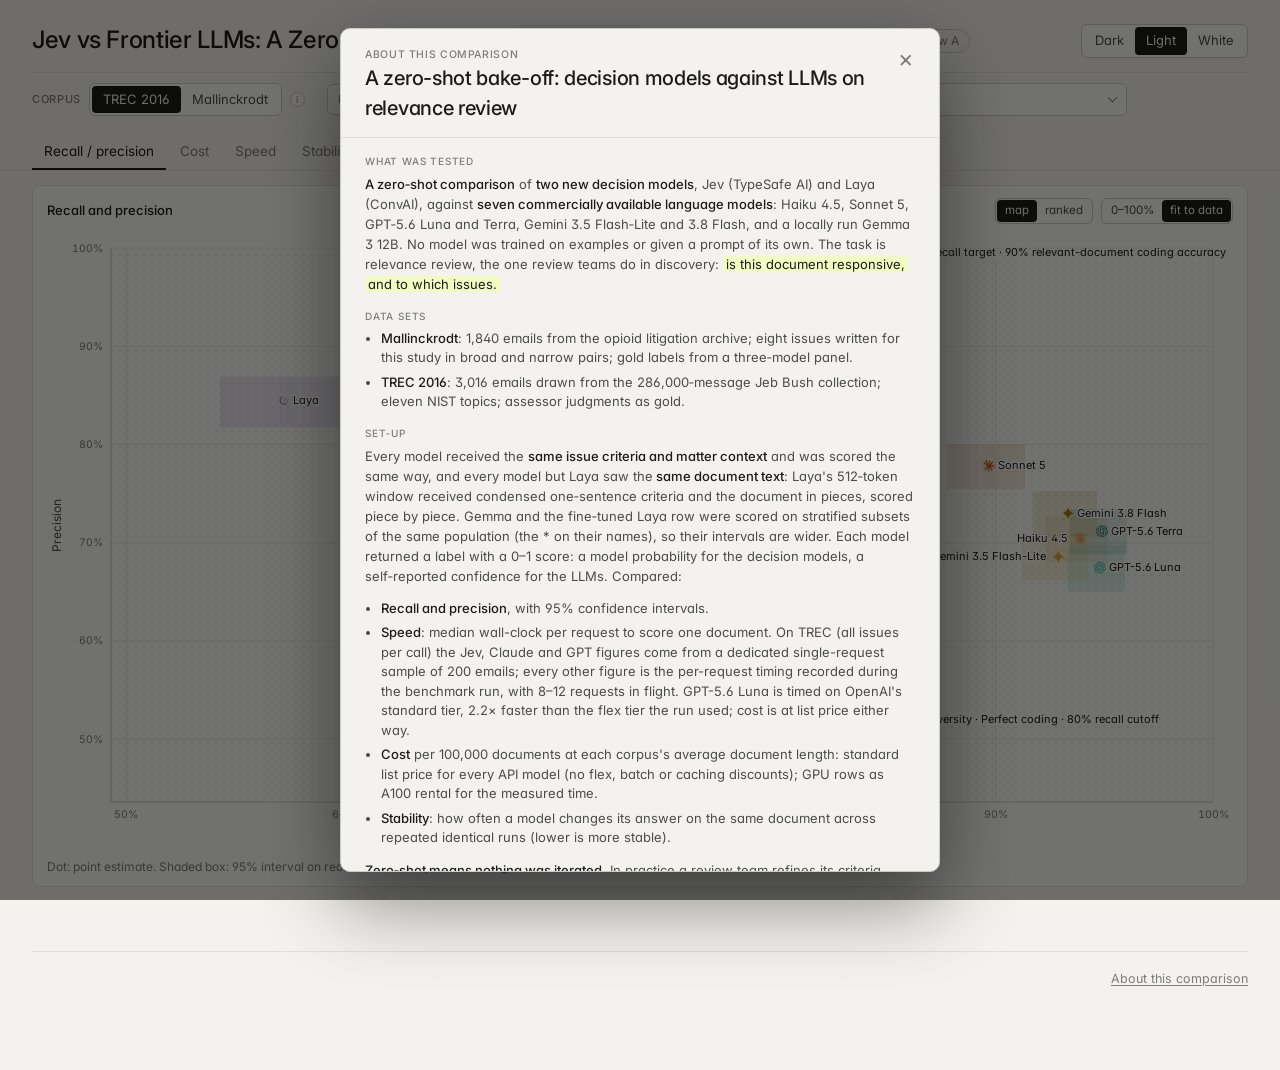
==== commit 26cfed1e: "deploy 2026-09-29T02:55Z" ====
--- a/b.html
+++ b/b.html
@@ -12,11 +12,11 @@
       href="https://fonts.googleapis.com/css2?family=Inter:wght@400;500;600&display=swap"
       rel="stylesheet"
     />
-    <script type="module" crossorigin src="./assets/b-JL1Rb6fG.js"></script>
-    <link rel="modulepreload" crossorigin href="./assets/styles-Cl5FQBZz.js">
-    <link rel="modulepreload" crossorigin href="./assets/App-DE8PNgDk.js">
-    <link rel="modulepreload" crossorigin href="./assets/opsRows-CeBo-8cb.js">
-    <link rel="stylesheet" crossorigin href="./assets/styles-CGewvNcz.css">
+    <script type="module" crossorigin src="./assets/b-DE6N-r7A.js"></script>
+    <link rel="modulepreload" crossorigin href="./assets/styles-DKpUWoAz.js">
+    <link rel="modulepreload" crossorigin href="./assets/App-BQxW5izP.js">
+    <link rel="modulepreload" crossorigin href="./assets/opsRows-BzWfqYsW.js">
+    <link rel="stylesheet" crossorigin href="./assets/styles-CExCG7qe.css">
   </head>
   <body>
     <div id="root"></div>
--- a/assets/styles-CExCG7qe.css
+++ b/assets/styles-CExCG7qe.css
@@ -0,0 +1 @@
+:root{--sans: "Inter", -apple-system, BlinkMacSystemFont, "Segoe UI", sans-serif;--ease: cubic-bezier(.2, .7, .2, 1);--bg: #f3f2ee;--bg-2: #eae9e3;--panel: #fafaf7;--ink: #1b1c1a;--ink-2: #4b4d49;--ink-3: #7c7e79;--ink-4: #a7a9a3;--line: #dfdfd8;--line-2: #c9cac2;--grid: #e6e6df;--dots: #c6c7bf;--axis: #c9cac2;--box-alpha: .14;--box-stroke-w: .75;--bar-alpha: .55;--hl: #f2fbc4;--hl-line: #d6e88f;--tk-tag: #3a6ea5;--tk-attr: #6c5b9e;--tk-key: #3a6ea5;--tk-str: #4f7d3f;--tk-num: #8e4a8c;--c-jev: #b52f8a;--c-jev-2: #d878b8;--c-laya: #2c5f9e;--c-laya-2: #6d9bd0;--c-laya-ft: #7a5aa8;--c-haiku: #e0954a;--c-sonnet: #b85e1c;--c-luna: #33b39a;--c-terra: #0f7a66;--c-flashlite: #d3ae2e;--c-flash: #9d7c10;--c-gemma: #7d9240;--c-lexical: #9a9b95;--c-tar-1: #c4a7d6;--c-tar-2: #a583bf;--c-tar-3: #7f5aa3;--c-tar-4: #5a3a7e;--c-cal: #3d5a80;--c-base: #1b1c1a;--v0: #1b1c1a;--v1: #b85e1c;--v2: #e0954a;--v3: #2c5f9e;--v4: #6d9bd0;--v5: #7a5aa8;--v6: #ad8bd2;--v7: #b52f8a;--v8: #d878b8;--v9: #9d7c10;--v10: #d3ae2e;--v11: #7d9240;--v12: #7c7e79;--v13: #b8b9b3;--v14: #0f7a66;--v15: #33b39a}[data-theme=dark]{--bg: #1e2124;--bg-2: #262a2e;--panel: #23272a;--ink: #e9eae6;--ink-2: #c1c3be;--ink-3: #8b8e89;--ink-4: #62655f;--line: #2f3337;--line-2: #3d4247;--grid: #2c3034;--dots: #3a3f44;--axis: #464b50;--box-alpha: .2;--bar-alpha: .7;--hl: rgba(206, 240, 60, .14);--hl-line: rgba(206, 240, 60, .38);--tk-tag: #7fa8d8;--tk-attr: #a894d4;--tk-key: #7fa8d8;--tk-str: #93b876;--tk-num: #cc8bc0;--c-jev: #ea5fbf;--c-jev-2: #f2a1d8;--c-laya: #5b9be0;--c-laya-2: #9cc3ee;--c-laya-ft: #a98be0;--c-haiku: #f3ab5e;--c-sonnet: #e0822d;--c-luna: #5fd8bb;--c-terra: #23b39a;--c-flashlite: #ead45c;--c-flash: #c9ab2a;--c-gemma: #a9c060;--c-lexical: #8f938e;--c-tar-1: #d7c4e6;--c-tar-2: #bfa1d8;--c-tar-3: #a380c8;--c-tar-4: #8560b0;--c-cal: #7fa2cc;--c-base: #e9eae6;--v0: #e9eae6;--v1: #e0822d;--v2: #f3ab5e;--v3: #5b9be0;--v4: #9cc3ee;--v5: #a98be0;--v6: #c9b3ec;--v7: #ea5fbf;--v8: #f2a1d8;--v9: #c9ab2a;--v10: #ead45c;--v11: #a9c060;--v12: #8b8e89;--v13: #5b5f5a;--v14: #23b39a;--v15: #5fd8bb}[data-theme=white]{--bg: #ffffff;--bg-2: #f4f5f7;--panel: #ffffff;--ink: #1a1a1a;--ink-2: #4a4c4f;--ink-3: #7a7d82;--ink-4: #a8abb0;--line: #e3e5e8;--line-2: #cfd2d6;--grid: #eef0f2;--dots: #d6d9dd;--axis: #cfd2d6;--hl: #f4fbd0;--hl-line: #dbe9a0}*{box-sizing:border-box}html,body{margin:0;padding:0}body{background:var(--bg);color:var(--ink);font-family:var(--sans);font-size:14px;line-height:1.5;-webkit-font-smoothing:antialiased;text-rendering:optimizeLegibility;font-feature-settings:"cv11","ss01";transition:background .16s,color .16s}button{font:inherit;color:inherit}svg text{-webkit-user-select:none;user-select:none;font-family:var(--sans)}.mono,.num,svg text.mono{font-family:var(--sans);font-variant-numeric:tabular-nums;font-feature-settings:"tnum","cv11"}.page{max-width:1320px;margin:0 auto;padding:24px 32px 64px}.masthead{display:flex;align-items:center;gap:28px;padding-bottom:14px;border-bottom:1px solid var(--line)}.masthead .theme{margin-left:auto}.tabs{display:inline-flex;gap:4px}.tabs button{border:0;background:none;color:var(--ink-3);font:inherit;font-size:13.5px;padding:6px 10px;border-radius:6px;cursor:pointer}.tabs button:hover{color:var(--ink)}.tabs button.on{color:var(--ink);background:var(--bg-2)}.eyebrow{font-size:11px;letter-spacing:.06em;text-transform:uppercase;color:var(--ink-3);font-weight:500}.title{font-weight:500;font-size:24px;line-height:1.2;letter-spacing:-.015em;margin:0;white-space:nowrap}.title em{font-style:normal;color:var(--ink-3)}.lede{color:var(--ink-2);font-size:14.5px;max-width:760px;margin:0}.stats{display:flex;gap:32px;flex-wrap:wrap;margin-top:2px}.stat{display:flex;flex-direction:column;gap:2px}.stat .n{font-size:18px;line-height:1.1;font-weight:500;letter-spacing:-.02em;font-variant-numeric:tabular-nums}.stat .l{font-size:12px;color:var(--ink-3)}.controls{position:sticky;top:0;z-index:30;background:color-mix(in srgb,var(--bg) 96%,transparent);-webkit-backdrop-filter:blur(10px);backdrop-filter:blur(10px);border-bottom:1px solid var(--line);margin:0 -32px;padding:10px 32px;display:flex;gap:22px;flex-wrap:wrap;align-items:center}.control{display:flex;align-items:center;gap:8px}.control>.lab{font-size:11px;color:var(--ink-3);text-transform:uppercase;letter-spacing:.06em;font-weight:500}.control>.ctl{display:contents}.seg{display:inline-flex;border:1px solid var(--line-2);border-radius:6px;padding:2px;background:var(--panel)}.seg button{border:0;background:transparent;border-radius:4px;padding:4px 11px;font-size:13px;color:var(--ink-2);cursor:pointer;transition:background .12s,color .12s;white-space:nowrap}.seg button:hover{color:var(--ink)}.seg button.on{background:var(--ink);color:var(--bg)}.seg button.seg-hl{position:relative;z-index:0}.seg button.seg-hl:before{content:"";position:absolute;top:0;right:0;bottom:0;left:0;border-radius:4px;background:var(--hl);opacity:0;z-index:-1}.seg button.seg-hl.pulse:before{animation:seg-flash .65s ease-in-out 2}@keyframes seg-flash{0%,to{opacity:0}50%{opacity:1}}.section{padding:14px 0 8px}.sec-head{display:flex;align-items:baseline;gap:14px;flex-wrap:wrap;margin-bottom:6px}.sec-head h2{font-weight:500;font-size:22px;margin:0;letter-spacing:-.015em}.sec-head .sub{color:var(--ink-3);font-size:13px}.pick-wrap{position:relative;display:inline-flex}.pick-btn{display:inline-flex;align-items:center;gap:8px;border:1px solid var(--line-2);background:var(--panel);border-radius:6px;padding:5px 10px;font:inherit;font-size:13px;color:var(--ink);cursor:pointer}.pick-btn:hover,.pick-wrap.open .pick-btn{border-color:var(--ink-3)}.pick-btn:focus-visible,.pick-main:focus-visible,.pick-gh:focus-visible,.pick-foot button:focus-visible,.pick-close:focus-visible,.pick-chips button:focus-visible,.tar-build-add button:focus-visible{outline:1.5px solid var(--ink-3);outline-offset:2px}.pick-btn .pick-lab{font-size:11px;color:var(--ink-3);text-transform:uppercase;letter-spacing:.06em;font-weight:500}.pick-btn .pick-sum{color:var(--ink)}.pick-btn .chev{width:6px;height:6px;border-right:1.5px solid var(--ink-3);border-bottom:1.5px solid var(--ink-3);transform:translateY(-2px) rotate(45deg);margin-left:2px}.pick-pop{position:absolute;top:calc(100% + 6px);left:0;z-index:40;min-width:300px;max-height:min(70vh,640px);overflow:auto;background:var(--panel);border:1px solid var(--line-2);border-radius:8px;padding:6px;box-shadow:0 12px 32px #00000059;width:max-content;max-width:min(92vw,760px)}.pick-head{position:sticky;top:-6px;z-index:2;display:grid;grid-template-columns:minmax(0,1fr) auto;gap:3px 14px;margin:-6px -6px 6px;padding:12px 14px 10px;background:var(--panel);border-bottom:1px solid var(--line);border-radius:8px 8px 0 0}.pick-head-copy{display:flex;flex-direction:column;gap:2px;min-width:0}.pick-head-copy strong{font-size:13px;font-weight:500}.pick-head-copy>span{color:var(--ink-3);font-size:11.5px;line-height:1.4}.pick-close{align-self:start;width:24px;height:24px;border:0;border-radius:4px;padding:0;background:none;color:var(--ink-3);font:19px/1 var(--sans);cursor:pointer}.pick-close:hover{color:var(--ink);background:var(--bg-2)}.pick-selected{grid-column:1 / -1;display:flex;align-items:flex-start;gap:7px 10px;margin-top:6px;min-width:0}.pick-selected-lab{flex:none;padding-top:3px;color:var(--ink-4);font-size:10px;font-weight:500;letter-spacing:.06em;text-transform:uppercase}.pick-chips{display:flex;flex-wrap:wrap;gap:4px;min-width:0}.pick-chips button{border:1px solid var(--line);border-radius:999px;background:var(--bg);color:var(--ink-2);padding:2px 7px 2px 9px;font:inherit;font-size:10.5px;line-height:1.4;cursor:pointer}.pick-chips button:hover{border-color:var(--ink-3);color:var(--ink)}.pick-chips button span{margin-left:3px;color:var(--ink-4)}.series-selected{display:grid;gap:4px;width:min(100%,760px);min-width:0}.series-selected-row{display:grid;grid-template-columns:auto minmax(0,1fr) auto;align-items:center;gap:7px;min-height:25px;padding:2px 5px;border:1px solid var(--line);border-radius:7px;background:var(--bg);color:var(--ink-2);font-size:10.5px}.series-selected-row>span:nth-child(2){overflow:hidden;text-overflow:ellipsis;white-space:nowrap}.series-selected-row>button,.comparison-key-row>button{border:0;background:transparent;color:var(--ink-4);cursor:pointer;font:inherit;font-size:15px;line-height:1}.series-selected-row>button:hover,.comparison-key-row>button:hover{color:var(--ink)}.series-color{position:relative;display:inline-flex;align-items:center;flex:none}.series-color>input[type=color]{width:20px;height:20px;padding:1px;border:1px solid var(--line);border-radius:5px;background:var(--panel);cursor:pointer}.series-swatches{position:absolute;z-index:8;top:calc(100% + 4px);left:0;display:none;grid-template-columns:repeat(5,18px);gap:4px;width:max-content;padding:6px;border:1px solid var(--line);border-radius:8px;background:var(--panel);box-shadow:var(--shadow)}.series-color:hover .series-swatches,.series-color:focus-within .series-swatches{display:grid}.series-swatches button{width:18px;height:18px;padding:0;border:1px solid color-mix(in srgb,var(--ink) 25%,transparent);border-radius:50%;cursor:pointer}.series-swatches button.on{outline:2px solid var(--ink);outline-offset:1px}.comparison-key{flex:none;padding:7px 10px 9px;border-top:1px solid var(--line)}.comparison-key-title{display:block;margin-bottom:5px;color:var(--ink-4);font-size:9.5px;font-weight:600;letter-spacing:.08em;text-transform:uppercase}.comparison-key>div{display:grid;grid-template-columns:repeat(auto-fit,minmax(190px,1fr));gap:4px 12px}.comparison-key-row{display:grid;grid-template-columns:auto minmax(0,1fr) auto;align-items:center;gap:6px;min-width:0;color:var(--ink-2);font-size:10.5px}.comparison-key-row>span:nth-child(2){overflow:hidden;text-overflow:ellipsis;white-space:nowrap}.pick-empty{color:var(--ink-4);font-size:11.5px}.pick-grps{display:flex;flex-wrap:wrap;align-items:flex-start;gap:2px 14px}.pick-pop.r{left:auto;right:0}.pick-grp{flex:1 0 auto;min-width:210px}.pick-grp{padding:4px 0 6px}.pick-gh{display:flex;width:100%;justify-content:space-between;align-items:baseline;border:0;background:none;font:inherit;font-size:10.5px;letter-spacing:.06em;text-transform:uppercase;color:var(--ink-3);font-weight:500;padding:4px 8px;cursor:pointer;border-radius:4px}.pick-gh:hover{color:var(--ink);background:var(--bg-2)}.pick-gh .n{font-size:10.5px;letter-spacing:0;text-transform:none;color:var(--ink-4)}.pick-sh{margin:4px 8px 1px;padding-top:4px;border-top:1px solid var(--line);color:var(--ink-4);font-size:9.5px;font-weight:500;letter-spacing:.055em;text-transform:uppercase}.pick-gh+div>.pick-sh{margin-top:0;padding-top:1px;border-top:0}.pick-row{display:flex;align-items:center;border-radius:5px}.pick-row:hover{background:var(--bg-2)}.pick-main{flex:1;display:flex;align-items:center;gap:8px;border:0;background:none;font:inherit;font-size:12.5px;color:var(--ink-3);padding:4px 8px;cursor:pointer;text-align:left;border-radius:5px;white-space:nowrap}.pick-row.on .pick-main{color:var(--ink)}.pick-main .box{width:12px;height:12px;border-radius:3px;border:1px solid var(--line-2);flex:none;position:relative}.pick-main .box.on{background:var(--ink);border-color:var(--ink)}.pick-main .box.on:after{content:"";position:absolute;left:3.5px;top:1px;width:3px;height:6px;border-right:1.5px solid var(--bg);border-bottom:1.5px solid var(--bg);transform:rotate(45deg)}.pick-main .mark{display:inline-flex;align-items:center;flex:none}.pick-row:not(.on) .mark{opacity:.45;filter:grayscale(1)}.pick-main .sw{width:9px;height:9px;border-radius:2px;display:inline-block}.pick-main .pick-dot{width:9px;height:9px;border-radius:50%;display:inline-block}.pick-main .star{color:var(--ink-3);font-size:11px}.pick-main .sub{color:var(--ink-4)}.pick-i{width:16px;height:16px;border-radius:50%;border:1px solid var(--line-2);background:none;color:var(--ink-3);font:inherit;font-size:9.5px;display:inline-flex;align-items:center;justify-content:center;cursor:pointer;margin-right:6px;opacity:0}.pick-row:hover .pick-i{opacity:1}.pick-i:hover{color:var(--ink);border-color:var(--ink-3)}.pick-foot{position:sticky;bottom:-6px;z-index:2;width:calc(100% + 12px);display:flex;gap:12px;align-items:center;border-top:1px solid var(--line);background:var(--panel);margin:4px -6px -6px;padding:9px 14px 10px;border-radius:0 0 8px 8px}.pick-foot button{border:0;background:none;font:inherit;font-size:11.5px;color:var(--ink-3);cursor:pointer;padding:0}.pick-foot button:hover{color:var(--ink)}.pick-foot-r{margin-left:auto}.pick-note{color:var(--ink-4);font-size:11px;line-height:1.4;max-width:460px;display:inline-block;white-space:normal;text-align:right}.tar-pick .pick-pop{min-width:min(760px,calc(100vw - 24px))}.tar-pick .pick-grp{min-width:224px}.tar-build-pop{min-width:min(680px,calc(100vw - 24px))}.tar-build-body{display:grid;grid-template-columns:repeat(2,minmax(0,1fr));gap:12px 18px;padding:8px 10px 12px}.tar-build-field{display:flex;flex-direction:column;align-items:flex-start;gap:5px;min-width:0}.tar-build-field.wide{grid-column:1 / -1}.tar-build-field>span:first-child{color:var(--ink-3);font-size:10px;font-weight:500;letter-spacing:.055em;text-transform:uppercase}.tar-build-field .seg{flex-wrap:wrap}.tar-build-field .seg button{padding:4px 9px;font-size:12px}.tar-build-field .select select{min-width:160px;padding-top:5px;padding-bottom:5px;font-size:12px}.tar-build-add{grid-column:1 / -1;display:flex;align-items:center;justify-content:space-between;gap:16px;margin-top:2px;padding:10px 11px;border:1px solid var(--line);border-radius:6px;background:var(--bg)}.tar-build-add>div{display:flex;flex-direction:column;gap:2px;min-width:0}.tar-build-add b{overflow:hidden;color:var(--ink-2);font-size:11.5px;font-weight:500;text-overflow:ellipsis;white-space:nowrap}.tar-build-add span{color:var(--ink-4);font-size:10.5px}.tar-build-add button{flex:none;border:0;border-radius:5px;padding:6px 10px;background:var(--ink);color:var(--bg);font:inherit;font-size:11.5px;cursor:pointer}.tar-build-add button:disabled{background:var(--bg-2);color:var(--ink-4);cursor:default}@media(max-width:640px){.page{padding-left:16px;padding-right:16px}.controls{margin-left:-16px;margin-right:-16px;padding-left:16px;padding-right:16px;gap:10px 14px}.pick-pop{position:fixed;left:12px!important;right:12px!important;top:12px;bottom:12px;width:auto;min-width:0!important;max-width:none!important;max-height:none}.pick-grp{min-width:min(260px,100%)}.pick-selected{flex-direction:column;gap:4px}.pick-selected-lab{padding-top:0}.pick-foot{flex-wrap:wrap}.pick-foot-r{width:100%;margin-left:0}.pick-note{text-align:left}.tar-build-body{grid-template-columns:minmax(0,1fr)}.tar-build-field.wide,.tar-build-add{grid-column:1}.tar-build-add{align-items:flex-start;flex-direction:column}}.dash{display:grid;grid-template-columns:minmax(0,1fr) 440px;gap:14px;align-items:stretch}.dash .stack{display:flex;flex-direction:column;gap:14px;min-width:0}.dash .card{min-width:0}@media(max-width:1000px){.dash{grid-template-columns:1fr}}.tar-chart-note{margin:0 0 10px;padding:7px 10px;border:1px solid var(--line);border-radius:6px;background:color-mix(in srgb,var(--panel) 72%,var(--bg));color:var(--ink-3);font-size:12px}.tar-chart-note b{color:var(--ink-2);font-weight:500}.tar-depth-grid{display:grid;grid-template-columns:repeat(2,minmax(0,1fr));gap:14px;margin-top:14px}.tar-depth-head{grid-column:1 / -1;display:flex;align-items:flex-end;justify-content:space-between;gap:16px;padding:1px 2px 0}.tar-depth-head h2{margin:0 0 3px;color:var(--ink);font-size:14px;font-weight:500}.tar-depth-head>div>span{color:var(--ink-3);font-size:11.5px}.tar-depth-metric{display:flex;align-items:center;gap:8px;flex:none}.tar-depth-metric>span{color:var(--ink-4);font-size:10px;font-weight:500;letter-spacing:.06em;text-transform:uppercase}.tar-depth-metric .seg{padding:1px}.tar-depth-metric .seg button{padding:3px 10px;font-size:11.5px}.tar-depth-card{min-width:0;overflow:hidden}.tar-depth-chart{position:relative;min-width:0}.tar-depth-chart svg{display:block;max-width:100%}.tar-depth-key{display:flex;flex-wrap:wrap;justify-content:flex-end;gap:5px 13px;min-height:18px;margin:1px 4px 0;color:var(--ink-3);font-size:10.5px}.tar-depth-key span{display:inline-flex;align-items:center;gap:5px;white-space:nowrap}.tar-depth-key .series-color>input[type=color]{width:16px;height:16px;border-radius:4px}.tar-depth-key i{width:14px;height:2px;border-radius:2px}.tar-depth-empty{display:grid;place-items:center;min-height:260px;color:var(--ink-4);font-size:12px;text-align:center}.tar-depth-note{grid-column:1 / -1;margin:-2px 2px 0;color:var(--ink-3);font-size:11.5px;line-height:1.45}.tar-depth-note b{color:var(--ink-2);font-weight:500}@media(max-width:900px){.tar-depth-grid{grid-template-columns:minmax(0,1fr)}}@media(max-width:520px){.tar-depth-head{align-items:flex-start;flex-direction:column;gap:9px}.tar-depth-metric{width:100%;justify-content:space-between}}.dash.ranked{grid-template-columns:minmax(0,1fr)}.dash.ranked>.card{grid-column:1 / -1}.dash.ranked .stack{display:grid;grid-auto-flow:column;grid-auto-columns:minmax(0,1fr)}@media(max-width:900px){.dash.ranked .stack{grid-auto-flow:row;grid-auto-columns:auto}}.cmp-tabs{flex-basis:100%;display:flex;align-items:center;margin:-4px 0 -10px}.cmp-tabs .seg{border:0;background:none;padding:0;border-radius:0;gap:2px;flex-wrap:wrap}.cmp-tabs .seg button{padding:7px 12px 9px;font-size:13.5px;color:var(--ink-3);border-radius:6px 6px 0 0}.cmp-tabs .seg button:hover{color:var(--ink);background:var(--bg-2)}.cmp-tabs .seg button.on{background:none;color:var(--ink);box-shadow:inset 0 -2px 0 var(--ink)}.cmp-full .card-t,.cmp-full .card-t .right{flex-wrap:wrap;row-gap:6px}.masthead .variant{font-size:12px;color:var(--ink-3);text-decoration:none;border:1px solid var(--line-2);border-radius:999px;padding:2px 10px;white-space:nowrap}.masthead .variant:hover{color:var(--ink);border-color:var(--ink-3)}.select{position:relative}.select select{-moz-appearance:none;appearance:none;-webkit-appearance:none;border:1px solid var(--line-2);background:var(--panel);border-radius:6px;padding:6px 30px 6px 10px;font:inherit;font-size:13px;color:var(--ink);cursor:pointer}.select:after{content:"";position:absolute;right:11px;top:50%;width:6px;height:6px;border-right:1.5px solid var(--ink-3);border-bottom:1.5px solid var(--ink-3);transform:translateY(-70%) rotate(45deg);pointer-events:none}.card{background:var(--panel);border:1px solid var(--line);border-radius:8px;padding:12px 14px 10px;position:relative}.card.fill{display:flex;flex-direction:column}.card.fill .chart-fill{flex:1;position:relative}.card-t{display:flex;align-items:center;gap:8px;margin-bottom:6px}.card-t .seg{padding:1px}.card-t .seg button{padding:2px 8px;font-size:11.5px}.card-t h3{margin:0;font-size:13px;font-weight:500;color:var(--ink);white-space:nowrap}.card-t .unit{color:var(--ink-3);font-size:12px;white-space:nowrap;overflow:hidden;text-overflow:ellipsis;min-width:0;flex:1}.card-t .right{margin-left:auto;display:flex;align-items:center;gap:8px;flex:none}.card [data-tip-host]{min-width:0}.hint{position:relative;display:inline-flex}.hint>.i{display:inline-flex;align-items:center;justify-content:center;width:15px;height:15px;padding:0;border-radius:50%;border:1px solid var(--line-2);color:var(--ink-3);font:inherit;font-size:9.5px;cursor:pointer;line-height:1;background:var(--panel)}.hint>.i:hover,.hint.open>.i{border-color:var(--ink-3);color:var(--ink)}.hint>.i:focus-visible{outline:1.5px solid var(--ink-3);outline-offset:1px}.hint .pop{position:absolute;top:calc(100% + 7px);right:0;z-index:45;width:360px;max-width:calc(100vw - 24px);background:var(--panel);color:var(--ink);border:1px solid var(--line);border-radius:8px;padding:10px 12px 11px;font-size:12px;line-height:1.45;font-weight:400;text-align:left;white-space:normal;box-shadow:0 6px 20px #00000024}[data-theme=dark] .hint .pop{box-shadow:0 8px 24px #0006;border-color:var(--line-2)}.hint .pop.l{right:auto;left:0}.hint .pop.up{top:auto;bottom:calc(100% + 7px)}.hint .pop .t{font-size:12.5px;font-weight:500;color:var(--ink);margin-bottom:8px}.hint .pop dl{display:grid;grid-template-columns:max-content minmax(0,1fr);gap:6px 12px;margin:0}.hint .pop dl .row{display:contents}.hint .pop dt{font-size:10px;letter-spacing:.05em;text-transform:uppercase;color:var(--ink-3);font-weight:500;padding-top:2px;max-width:92px}.hint .pop dd,.hint .pop p{margin:0;font-size:12px;color:var(--ink-2)}.hint .pop .more{display:inline-block;margin-top:10px;padding:0;border:0;background:none;font:inherit;font-size:11.5px;color:var(--ink-3);cursor:pointer;text-decoration:underline;text-underline-offset:2px}.hint .pop .more:hover{color:var(--ink)}.tip{position:absolute;z-index:50;pointer-events:none;color:var(--ink);border-radius:6px;padding:7px 10px 6px;width:max-content;min-width:150px;max-width:260px;background:color-mix(in srgb,var(--panel) 92%,transparent);backdrop-filter:blur(6px);-webkit-backdrop-filter:blur(6px);border:1px solid var(--line);box-shadow:0 4px 16px #0000001a;font-size:12px;line-height:1.4}[data-theme=dark] .tip{background:color-mix(in srgb,var(--bg-2) 92%,transparent);border-color:var(--line-2);box-shadow:0 6px 20px #00000059}.tip .t{font-weight:500;font-size:12px;margin-bottom:4px;display:flex;align-items:center;gap:7px}.tip .t .sw{width:8px;height:8px;border-radius:2px;display:inline-block;flex:none}.tip .t .ic{display:inline-flex;align-items:center;flex:none}.tip .val{display:flex;align-items:baseline;gap:2px 6px;flex-wrap:wrap}.tip .val .n{font-size:13px;font-weight:500;font-variant-numeric:tabular-nums;font-feature-settings:"tnum","cv11";white-space:nowrap}.tip .val .u{color:var(--ink-3);font-size:11.5px}.tip .kv{display:flex;justify-content:space-between;gap:14px}.tip .kv .k{color:var(--ink-3);white-space:nowrap}.tip .kv .v{font-variant-numeric:tabular-nums;font-feature-settings:"tnum","cv11";text-align:right}.tip .line,.tip .sub{color:var(--ink-3);margin-top:3px}.tip .cta{color:var(--ink-4);font-size:11px;margin-top:5px;text-align:right;letter-spacing:.02em}.sel{outline:none}.sel .hit{fill:var(--ink);fill-opacity:0;transition:fill-opacity .12s}.sel:hover .hit,.sel:focus-visible .hit{fill-opacity:.05}.sel:focus-visible .hit{fill-opacity:.09}.hl .hit{fill:var(--ink);fill-opacity:.05;transition:fill-opacity .12s}.hl text[fill="var(--ink-2)"]{fill:var(--ink)}.mv{transition:transform .32s var(--ease)}.fd{transition:opacity .48s var(--ease)}.mv.fd{transition:transform .32s var(--ease),opacity .48s var(--ease)}.tip,.hint .pop{animation:rise-2 .12s var(--ease)}.ex-back{animation:fade-in .18s var(--ease)}.ex-modal{animation:rise-4 .18s var(--ease)}@keyframes fade-in{0%{opacity:0}to{opacity:1}}@keyframes rise-2{0%{opacity:0;transform:translateY(2px)}to{opacity:1;transform:none}}@keyframes rise-4{0%{opacity:0;transform:translateY(4px)}to{opacity:1;transform:none}}.pr-box.pulse{animation:box-breathe .65s ease-in-out 2}@keyframes box-breathe{0%,to{fill-opacity:var(--box-alpha)}50%{fill-opacity:calc(var(--box-alpha) * 1.6)}}.row-dm{fill:var(--hl);fill-opacity:1;opacity:0;pointer-events:none;transition:fill-opacity .12s}.row-dm.pulse{animation:row-breathe .65s ease-in-out 2}@keyframes row-breathe{0%,to{opacity:0}50%{opacity:1}}.sel:hover .row-dm,.sel:focus-visible .row-dm,.hl .row-dm{fill-opacity:0}.row-ref{fill:var(--hl);fill-opacity:1;opacity:.55;pointer-events:none;transition:fill-opacity .12s}.sel:hover .row-ref,.sel:focus-visible .row-ref,.hl .row-ref{fill-opacity:0}@media(prefers-reduced-motion:reduce){*,*:before,*:after{transition-duration:0s!important;animation-duration:0s!important}.pr-box.pulse,.row-dm.pulse,.seg button.seg-hl.pulse:before{animation:none}}.pick-main .lbl{display:inline-flex;align-items:center;gap:8px;position:relative}.pick-main .lbl.dec .nm{color:var(--ink);font-weight:500}.decider-tag{display:inline-block;vertical-align:.15em;margin-left:8px;padding:0 5px;border:1px solid var(--line-2);border-radius:2px;color:var(--ink-2);font-size:10px;line-height:1.5;font-weight:500;letter-spacing:.06em;text-transform:uppercase;white-space:nowrap}.fact .decider-tag{margin-left:5px;vertical-align:.1em}.legend-note{color:var(--ink-3);font-size:12px;margin-top:8px;display:flex;gap:18px;flex-wrap:wrap;align-items:center}.legend-note .k{display:inline-flex;align-items:center;gap:6px}.empty{color:var(--ink-4);font-size:13px;padding:40px 0;text-align:center}.notes{margin-top:56px;border-top:1px solid var(--line);padding:18px 0;display:flex;align-items:center;gap:12px}.notes-t{color:var(--ink-3);font-size:12.5px}.masthead .theme{display:inline-flex;align-items:center;gap:14px}.disc-link{margin-left:auto;border:0;background:none;padding:0;color:var(--ink-3);font-size:12.5px;cursor:pointer;text-decoration:underline;text-underline-offset:2px}.disc-link:hover{color:var(--ink)}.ex-modal.disclaimer{width:min(600px,100%);height:auto;max-height:100%}.disc-body{padding:14px 24px 22px;overflow:auto}.disc-body p{margin:0 0 12px;font-size:13px;line-height:1.55;color:var(--ink-2)}.disc-body h4{margin:14px 0 5px;font-size:10px;font-weight:500;letter-spacing:.08em;text-transform:uppercase;color:var(--ink-3)}.disc-body h4:first-child{margin-top:2px}.disc-body ul{margin:0 0 12px;padding-left:16px}.disc-body li{margin:0 0 5px;font-size:13px;line-height:1.5;color:var(--ink-2)}.disc-body li b,.disc-body p b{font-weight:500;color:var(--ink)}.disc-body mark{background:var(--hl, #f2fbc4);color:var(--ink);padding:0 3px;border-radius:2px;box-decoration-break:clone;-webkit-box-decoration-break:clone}[data-theme=dark] .disc-body mark{background:var(--hl, rgba(206, 240, 60, .16))}.disc-body a{color:var(--ink);text-decoration:underline;text-underline-offset:2px}.disc-note{margin-top:18px;text-align:center;color:var(--ink-4);font-size:11.5px}.ex-modal.method{width:min(1120px,100%);height:auto;max-height:min(900px,100%)}.method-body{flex:1;min-height:0;overflow:auto;padding:0 24px 20px}.fact{width:100%;min-width:880px;border-collapse:separate;border-spacing:0;table-layout:fixed;font-size:12px;line-height:1.45;margin-top:4px}.fact.two{margin-top:22px}.fact thead th{position:sticky;top:0;z-index:1;background:var(--bg);text-align:left;font-weight:500;font-size:12.5px;color:var(--ink);padding:16px 14px 8px 0;border-bottom:1px solid var(--line-2);vertical-align:bottom}.fact thead th:first-child{font-size:10.5px;letter-spacing:.06em;text-transform:uppercase;color:var(--ink-3);width:136px}.fact.two thead th:last-child{font-weight:400;color:var(--ink-3);font-size:12px}.fact-sub{display:block;color:var(--ink-3);font-size:11px;font-weight:400;margin-top:1px}.fact tbody th{font-size:10px;letter-spacing:.05em;text-transform:uppercase;color:var(--ink-3);font-weight:500;text-align:left;vertical-align:top;padding:10px 12px 10px 0;line-height:1.4}.fact tbody td{color:var(--ink-2);vertical-align:top;padding:9px 16px 9px 0}.fact tbody th,.fact tbody td{border-bottom:1px solid var(--line)}.fact tbody tr:last-child th,.fact tbody tr:last-child td{border-bottom:0}.fact .n{color:var(--ink);font-variant-numeric:tabular-nums;font-feature-settings:"tnum","cv11"}.fact b,.hint .pop b{font-weight:500;color:var(--ink)}.fact mark,.hint .pop mark{display:inline;background:var(--hl, #f2fbc4);color:var(--ink);padding:0 3px;border-radius:2px;box-decoration-break:clone;-webkit-box-decoration-break:clone}[data-theme=dark] .fact mark,[data-theme=dark] .hint .pop mark{background:var(--hl, rgba(206, 240, 60, .16))}.ex-btn{border:1px solid var(--line-2);background:none;color:var(--ink-3);font-size:10.5px;letter-spacing:.04em;text-transform:uppercase;border-radius:4px;padding:2px 7px;cursor:pointer;line-height:1.5;flex:none}.ex-btn:hover{color:var(--ink);border-color:var(--ink-3)}.sec-head .ex-btn{margin-left:auto}.ex-back{position:fixed;top:0;right:0;bottom:0;left:0;background:#0000008c;z-index:200;display:flex;align-items:center;justify-content:center;padding:28px}.ex-modal{background:var(--bg);color:var(--ink);border:1px solid var(--line-2);border-radius:10px;width:min(1320px,100%);height:min(900px,100%);display:flex;flex-direction:column;box-shadow:0 30px 80px #00000073;overflow:hidden}.ex-head{display:flex;align-items:flex-start;justify-content:space-between;gap:20px;padding:18px 24px 14px;border-bottom:1px solid var(--line)}.ex-head h2{margin:0;font-size:20px;font-weight:500;letter-spacing:-.015em}.ex-title>.decider-tag{align-self:flex-end;margin-bottom:5px}.ex-title{display:flex;align-items:flex-end;flex-wrap:wrap;gap:6px 14px}.ex-menu{position:relative;display:inline-flex;flex-direction:column;align-items:flex-start;gap:3px}.ex-menu-cap{font-size:10px;font-weight:500;letter-spacing:.08em;text-transform:uppercase;color:var(--ink-4);line-height:1}.ex-menu-b{display:inline-flex;align-items:center;gap:8px;margin:0;padding:4px 8px 4px 10px;font:inherit;font-size:13px;font-weight:500;letter-spacing:0;color:var(--ink);background:var(--panel);border:1px solid var(--line-2);border-radius:6px;cursor:pointer;text-align:left;line-height:1.2;transition:border-color .12s,background-color .12s,box-shadow .12s}.ex-menu-b:hover,.ex-menu.open .ex-menu-b{border-color:var(--ink-3)}.ex-menu.open .ex-menu-b{box-shadow:0 0 0 3px color-mix(in srgb,var(--ink-3) 14%,transparent)}.ex-menu-b:focus-visible{outline:1.5px solid var(--ink-3);outline-offset:2px}.ex-chev{display:inline-block;flex:none;color:var(--ink-3);transition:transform .12s,color .12s}.ex-menu-b:hover .ex-chev,.ex-menu.open .ex-chev{color:var(--ink)}.ex-menu.open .ex-chev{transform:rotate(180deg)}.ex-menu-pop{position:fixed;z-index:240;min-width:200px;max-width:calc(100vw - 16px);background:var(--panel);color:var(--ink);border:1px solid var(--line);border-radius:8px;padding:4px;font-size:13px;font-weight:400;letter-spacing:0;line-height:1.4;text-align:left;box-shadow:0 6px 20px #00000024;display:flex;flex-direction:column;max-height:60vh;animation:rise-2 .12s var(--ease)}[data-theme=dark] .ex-menu-pop{box-shadow:0 8px 24px #0006;border-color:var(--line-2)}.ex-menu-pop.wide{width:300px}.ex-menu-list{overflow:auto;min-height:0;display:flex;flex-direction:column;gap:1px}.ex-mi{display:grid;grid-template-columns:14px minmax(0,1fr);gap:8px;align-items:start;padding:6px 10px 6px 8px;border:0;border-radius:5px;background:none;color:var(--ink);font:inherit;text-align:left;cursor:pointer;width:100%}.ex-mi:hover,.ex-mi:focus-visible{background:var(--bg-2);outline:none}.ex-mi.on{color:var(--ink)}.ex-mi-chk{color:var(--ink);font-size:11px;line-height:1.4;padding-top:1px;text-align:center}.ex-mi-body{display:flex;flex-direction:column;gap:1px;min-width:0}.ex-mi-l{display:flex;align-items:baseline;gap:8px;flex-wrap:wrap}.ex-mi-l .tag{font-size:10px;color:var(--ink-4);letter-spacing:.02em}.ex-menu-foot{flex:none;color:var(--ink-4);font-size:10.5px;letter-spacing:.04em;padding:6px 10px 4px;border-top:1px solid var(--line);margin-top:3px}.ex-eyebrow{font-size:10.5px;letter-spacing:.06em;text-transform:uppercase;color:var(--ink-3);font-weight:500}.ex-head-ctl{display:flex;align-items:center;gap:14px}.ex-close{border:0;background:none;color:var(--ink-3);font-size:24px;line-height:1;cursor:pointer;padding:0 2px}.ex-close:hover{color:var(--ink)}.ex-body{display:flex;flex-direction:column;flex:1;min-height:0}.ex-main{flex:1;min-height:0;padding:18px 24px 24px;overflow:auto;min-width:0}.ex-lead{margin:0 0 16px;color:var(--ink);font-size:14px;line-height:1.6}.ex-lead b,.ex-intro b,.ex-note b{font-weight:600;color:var(--ink)}.ex-lead mark{background:var(--hl);color:var(--ink);padding:1px 3px;margin:0 -1px;border-radius:2px;box-decoration-break:clone;-webkit-box-decoration-break:clone}.ex-intro{margin:0 0 10px;color:var(--ink-2);font-size:13.5px;line-height:1.55}.ex-note{margin:0 0 18px;color:var(--ink);font-size:13.5px;line-height:1.55;padding:10px 14px;border-left:2px solid var(--c-jev);background:var(--hl);border-radius:0 6px 6px 0}.ex-sec{display:flex;align-items:baseline;gap:10px;flex-wrap:wrap;margin:18px 0 12px;padding-top:14px;border-top:1px solid var(--line)}.ex-sec-t{font-size:11px;font-weight:500;letter-spacing:.08em;text-transform:uppercase;color:var(--ink-3)}.ex-cols{display:grid;grid-template-columns:minmax(0,58fr) minmax(0,42fr);gap:20px;align-items:start}.ex-col{background:var(--panel);border:1px solid var(--line);border-radius:8px;padding:14px 16px 12px;min-width:0}.ex-col-t{font-size:13px;font-weight:500;margin-bottom:10px;display:flex;align-items:baseline;gap:10px;flex-wrap:wrap}.ex-col-s{color:var(--ink-3);font-size:12px;font-weight:400}.ex-col-s b{color:var(--ink-2);font-weight:500}.ex-out-t{margin-top:18px;flex-direction:column;align-items:stretch;gap:3px}.ex-out-row{display:flex;align-items:center;justify-content:space-between;gap:10px;flex-wrap:wrap}.ex-out-row .seg{padding:1.5px}.ex-out-row .seg button{padding:2px 8px;font-size:11.5px;font-weight:400}.ex-obj{display:flex;flex-direction:column;gap:2px}.ex-row{display:grid;grid-template-columns:118px minmax(0,1fr);gap:10px;padding:4px 8px 4px 10px;margin-left:-10px;border-left:2px solid transparent;border-radius:0 4px 4px 0}.ex-row.chg{border-left-color:var(--c-jev);background:color-mix(in srgb,var(--c-jev) 9%,transparent)}.ex-row.sub{border-left-color:color-mix(in srgb,var(--c-jev) 45%,transparent)}.ex-k{color:var(--ink-3);font-size:12px;padding-top:1px;word-break:break-word}.ex-type{display:inline-block;margin-left:6px;font-size:10px;letter-spacing:.05em;text-transform:uppercase;color:var(--ink);border:1px solid var(--line-2);border-radius:3px;padding:0 4px}.ex-v{font-size:12.5px;line-height:1.5;min-width:0}.ex-v .ex-obj{border-left:1px solid var(--line);padding-left:8px;margin-top:2px}.ex-str{white-space:pre-wrap;word-break:break-word}.ex-lit{font-family:inherit;font-variant-numeric:tabular-nums;font-feature-settings:"tnum";color:var(--ink)}.ex-arr{display:flex;flex-direction:column;gap:4px}.ex-item{display:grid;grid-template-columns:18px minmax(0,1fr);gap:6px;padding:2px 6px;margin-left:-6px;border-left:2px solid transparent}.ex-item.chg{border-left-color:var(--c-jev);background:color-mix(in srgb,var(--c-jev) 9%,transparent)}.ex-idx{color:var(--ink-4);font-size:11px;padding-top:2px}.ex-chip{border:1px solid var(--line-2);background:var(--bg);color:var(--ink-2);border-radius:4px;padding:0 6px;font-size:11.5px;cursor:pointer;line-height:1.6;margin:1px 0}.ex-chip:hover,.ex-chip.on{color:var(--ink);border-color:var(--ink-3)}.ex-inline{display:block;white-space:pre-wrap;color:var(--ink-2);font-size:12px;margin:6px 0 4px;padding:8px 10px;border:1px dashed var(--line-2);border-radius:4px;max-height:320px;overflow:auto}.ex-details summary{cursor:pointer;color:var(--ink-2);font-size:12.5px}.ex-details pre{margin:6px 0 0;font:11.5px/1.45 ui-monospace,SF Mono,Menlo,monospace;color:var(--ink-2);white-space:pre-wrap;max-height:360px;overflow:auto}.ex-json{margin:0;font:11.5px/1.5 ui-monospace,SF Mono,Menlo,monospace;color:var(--ink-2);white-space:pre-wrap;word-break:break-word}.tk-tag{color:var(--tk-tag)}.tk-attr{color:var(--tk-attr)}.tk-key{color:var(--tk-key)}.tk-str{color:var(--tk-str)}.tk-num,.tk-bool{color:var(--tk-num)}.tk-p{color:var(--ink-3)}.ex-removed{margin-top:10px;color:var(--ink-3);font-size:12px;line-height:1.45;padding-top:8px;border-top:1px dashed var(--line)}.ex-empty{color:var(--ink-4);font-size:12.5px;padding:12px 0}.ex-label{font-weight:500}.ex-label.ok .ex-gold{color:var(--ink-3)}.ex-label.bad .ex-gold{color:var(--c-sonnet)}.ex-gold{font-weight:400;font-size:12px;margin-left:6px}.ex-foot{color:var(--ink-4);font-size:11.5px;margin-top:10px;line-height:1.45}.ex-legend{display:flex;gap:22px;flex-wrap:wrap;align-items:center;padding:10px 24px;border-top:1px solid var(--line);color:var(--ink-3);font-size:12px}.ex-legend>span{display:inline-flex;align-items:center;gap:7px}.ex-sw{width:10px;height:10px;border-radius:2px;display:inline-block}.ex-sw.chg{background:color-mix(in srgb,var(--c-jev) 30%,transparent);border-left:2px solid var(--c-jev)}@media(max-width:980px){.ex-cols{grid-template-columns:1fr}}.ex-blocks{display:flex;flex-direction:column;gap:10px}.ex-block{border:1px solid var(--line);border-radius:6px;padding:8px 10px 6px 12px}.ex-block-t{font-size:11px;letter-spacing:.05em;text-transform:uppercase;color:var(--ink-3);margin-bottom:6px;font-weight:500}.ex-v .ex-blocks{margin-top:2px}.ex-row.full{grid-template-columns:1fr;gap:6px}.ex-col.pin{position:sticky;top:0}.ex-metrics{background:var(--panel);border:1px solid var(--line);border-radius:8px;padding:12px 16px;margin:0 0 18px}.ex-metrics-t{font-size:13px;font-weight:500;display:flex;align-items:center;gap:8px;flex-wrap:wrap;margin-bottom:10px}.ex-metrics-t .sw{width:9px;height:9px;border-radius:2px;display:inline-block;flex:none}.ex-metrics-t .ex-col-s{margin-left:2px}.ex-metrics-grid{display:grid;grid-template-columns:repeat(auto-fit,minmax(280px,1fr));gap:12px 28px;align-items:start}.ex-metric-t{font-size:10.5px;letter-spacing:.06em;text-transform:uppercase;color:var(--ink-3);font-weight:500;padding-bottom:5px;margin-bottom:4px;border-bottom:1px solid var(--line)}.ex-metric dl{display:grid;grid-template-columns:minmax(0,max-content) minmax(0,1fr);gap:3px 14px;margin:0;font-size:12px;line-height:1.45}.ex-metric dl .row{display:contents}.ex-metric dt{color:var(--ink-3);max-width:200px}.ex-metric dd{margin:0;color:var(--ink);text-align:right;font-variant-numeric:tabular-nums;font-feature-settings:"tnum","cv11";overflow-wrap:anywhere}.ex-metric dd.line{grid-column:1 / -1;text-align:left;color:var(--ink-2)}.ex-metric dd.hl{justify-self:end;background:var(--hl);border:1px solid var(--hl-line);border-radius:3px;padding:0 5px;margin:-1px 0;color:var(--ink)}.ex-metric-note{margin:8px 0 0;color:var(--ink-3);font-size:11.5px;line-height:1.45}.ex-same{margin:0 0 18px;color:var(--ink-3);font-size:12.5px;line-height:1.5}.ex-band{display:flex;align-items:baseline;gap:10px;flex-wrap:wrap;margin:0 0 12px}.ex-band-t{font-size:11px;font-weight:500;letter-spacing:.08em;text-transform:uppercase;color:var(--ink-3)}.ex-band-s{color:var(--ink-3);font-size:12px;display:inline-flex;align-items:center;gap:7px;min-width:0}.ex-band-s .sw{width:9px;height:9px;border-radius:2px;display:inline-block;flex:none}.ex-band-ctl{margin-left:auto;display:inline-flex;align-items:center;gap:8px;flex-wrap:wrap;align-self:center}.ex-band-ctl .seg{padding:1.5px}.ex-band-ctl .seg button{padding:2px 8px;font-size:11.5px;font-weight:400}.ex-set{margin:18px 0 0;padding:14px 0 0;border-top:1px solid var(--line)}.ex-set .ex-note{margin-bottom:14px}.ex-facts{display:grid;grid-template-columns:repeat(auto-fit,minmax(250px,1fr));gap:14px 28px;align-items:start;background:var(--panel);border:1px solid var(--line);border-radius:8px;padding:12px 16px 14px}.ex-params dd{text-align:right}.ex-params .row.chg dt,.ex-params .row.chg dd{color:var(--ink)}.ex-params .row.chg dd{justify-self:end;border-left:2px solid var(--c-jev);background:color-mix(in srgb,var(--c-jev) 9%,transparent);border-radius:0 3px 3px 0;padding:0 5px 0 6px;margin:-1px 0}.ex-example{margin:22px 0 0;padding:14px 0 0;border-top:1px solid var(--line)}.ex-pair{display:grid;grid-template-columns:minmax(0,1fr) minmax(0,1fr);gap:20px;align-items:stretch}.ex-pane{display:flex;flex-direction:column;min-width:0;min-height:320px;max-height:min(640px,70vh);background:var(--panel);border:1px solid var(--line);border-radius:8px}.ex-pane-h{flex:none;display:flex;flex-direction:column;gap:2px;padding:12px 16px 10px;border-bottom:1px solid var(--line)}.ex-pane-t{font-size:13px;font-weight:500}.ex-pane-k{color:var(--ink-3);font-weight:400}.ex-pane-b{flex:1;min-height:0;overflow:auto;padding:12px 16px 12px 22px}.ex-pane-b .ex-chip{white-space:nowrap}@media(max-width:900px){.ex-pair{grid-template-columns:minmax(0,1fr)}.ex-pane{min-height:0;max-height:520px}.ex-band-ctl{margin-left:0}}.logo{border-radius:3px;object-fit:contain;display:inline-block}.page.studio{max-width:none}.studio .controls{position:static;-webkit-backdrop-filter:none;backdrop-filter:none;gap:18px 22px}.studio-bar-r{margin-left:auto;display:inline-flex;align-items:center;gap:10px}.studio .controls.studio-presets{padding-top:7px;padding-bottom:7px;gap:12px 26px;background:color-mix(in srgb,var(--panel) 40%,var(--bg))}.studio-presets .studio-btn.small{padding:3px 9px}.studio-presets .studio-size input.name{width:170px;padding:4px 8px}.studio-preset-cur{font-size:12.5px;color:var(--ink-2);max-width:220px;overflow:hidden;text-overflow:ellipsis;white-space:nowrap}.studio-preset-cur .dot{color:var(--ink);font-weight:600}.studio-hint{color:var(--ink-3);font-size:13px}.studio-ins{margin:0 -32px;border-bottom:1px solid var(--line);background:color-mix(in srgb,var(--panel) 40%,var(--bg))}.studio-sec{border-bottom:1px solid var(--line);padding:0 32px}.studio-sec:last-child{border-bottom:0}.studio-sec-h{margin:0;font-size:inherit;font-weight:inherit;line-height:inherit}.studio-sec-h button{display:flex;align-items:center;gap:10px;width:100%;min-width:0;padding:9px 0;border:0;background:none;font:inherit;color:var(--ink);text-align:left;cursor:pointer;border-radius:4px}.studio-sec-h button:focus-visible{outline:1.5px solid var(--ink-3);outline-offset:-1px}.studio-sec-h .chev{flex:none;width:6px;height:6px;margin:0 4px 0 3px;border-right:1.5px solid var(--ink-3);border-bottom:1.5px solid var(--ink-3);transform:rotate(-45deg);transition:transform .12s var(--ease),border-color .12s}.studio-sec.open .studio-sec-h .chev{transform:translateY(-1px) rotate(45deg)}.studio-sec-h button:hover .chev{border-color:var(--ink)}.studio-sec-h .t{flex:none;font-size:12.5px;font-weight:500;letter-spacing:.01em;min-width:58px}.studio-sec-h .sum{color:var(--ink-3);font-size:12px;white-space:nowrap;overflow:hidden;text-overflow:ellipsis;min-width:0}.studio-sec-h button:hover .sum{color:var(--ink-2)}.studio-sec-b{display:grid;grid-template-columns:repeat(auto-fit,minmax(min(100%,540px),1fr));gap:6px 36px;padding:2px 0 14px 23px}.studio-sec-b .control{display:grid;grid-template-columns:92px minmax(0,1fr);column-gap:10px;align-items:start;min-height:30px}.studio-sec-b .control>.lab{padding-top:9px;line-height:1.2}.studio-sec-b .control>.ctl{display:flex;flex-wrap:wrap;align-items:center;gap:6px 10px;min-height:30px}.studio-sec-b .control.wide{grid-column:1 / -1}.studio-sec-b .studio-hint.small{line-height:1.3}.studio-sec-b .studio-swatches{display:grid;grid-template-columns:repeat(auto-fill,minmax(176px,1fr));gap:6px 14px;width:100%}.studio-sec-b .studio-swatch{display:grid;grid-template-columns:24px auto minmax(0,1fr);gap:7px;align-items:center}.studio-sec-b .studio-swatch>span{overflow:hidden;text-overflow:ellipsis;white-space:nowrap}.studio-sec-b .studio-fam{display:inline-flex;flex-wrap:wrap;align-items:center;gap:6px 14px}.studio-sec-b .studio-fam .studio-swatch{display:inline-flex}.studio-sec-b .studio-slider{gap:8px;margin-right:8px}.studio-sec-b .studio-slider input[type=range]{width:120px}.studio-sec-b .studio-slider>span:first-child{min-width:56px}@media(max-width:720px){.studio-sec-b .control{grid-template-columns:minmax(0,1fr);row-gap:2px}.studio-sec-b .control>.lab{padding-top:4px}}.studio-size{display:inline-flex;align-items:center;gap:6px}.studio-size input{width:76px;font:inherit;font-variant-numeric:tabular-nums;color:var(--ink);background:var(--panel);border:1px solid var(--line-2);border-radius:6px;padding:4px 8px}.studio-size input:disabled{color:var(--ink-4)}.studio-size .x{color:var(--ink-3)}.studio-size .unit{color:var(--ink-3);font-size:12px}.studio-axes{display:inline-flex;align-items:center;gap:14px;flex-wrap:wrap}.studio-axes .studio-size input{width:60px}.studio-stage{overflow:auto;padding:18px 0 8px}.studio-plot{position:relative;display:flex;flex-direction:column;background:var(--panel);border:1px solid transparent;border-radius:8px;padding:14px 14px 10px;min-width:320px;min-height:240px;max-width:4000px;overflow:hidden}.studio-plot.framed{border-color:var(--line)}.studio-plot.auto{min-height:0}.studio-plot .studio-grip{position:absolute;right:0;bottom:0;width:18px;height:18px;cursor:nwse-resize;touch-action:none;z-index:1}.studio-plot.auto .studio-grip{cursor:ew-resize}.studio-canvas{flex:1;position:relative;min-height:0}.studio-plot .studio-title{flex:none;font-weight:600;font-size:calc(var(--fs-legend, 12px) * 1.25);line-height:1.25;letter-spacing:-.01em;color:var(--ink);margin:0 0 10px}.studio-foot{color:var(--ink-3);font-size:12px;margin:10px 0 0;font-variant-numeric:tabular-nums}.studio-hint.small{font-size:11.5px;color:var(--ink-4)}.studio-btn{border:1px solid var(--line-2);border-radius:6px;background:var(--panel);color:var(--ink);font:inherit;font-size:13px;padding:4px 12px;cursor:pointer;white-space:nowrap}.studio-btn:hover{border-color:var(--ink-3)}.studio-btn:disabled{color:var(--ink-4);cursor:default;border-color:var(--line-2)}.studio-btn.primary{background:var(--ink);color:var(--bg);border-color:var(--ink)}.studio-btn.primary:hover{opacity:.88}.studio-btn.primary:disabled{opacity:.5;color:var(--bg)}.studio-status{font-size:12.5px;color:var(--ink-2)}.studio-status.err{color:#b3261e}.studio-btn.small{font-size:12px;padding:2px 9px}.studio-swatches{display:inline-flex;flex-wrap:wrap;align-items:center;gap:6px 14px}.studio-swatch{display:inline-flex;align-items:center;gap:6px;font-size:12.5px;color:var(--ink-2);cursor:pointer}.studio-swatch input[type=color]{width:24px;height:24px;padding:0;border:1px solid var(--line-2);border-radius:6px;background:none;cursor:pointer}.studio-swatch input[type=color]::-webkit-color-swatch-wrapper{padding:2px}.studio-swatch input[type=color]::-webkit-color-swatch{border:none;border-radius:4px}.studio-scheme{display:contents}.studio-stage.custom{background:var(--bg);padding:18px 18px 12px;border-radius:8px}.studio-swatch input.hex{width:82px;font:inherit;font-size:12px;font-variant-numeric:tabular-nums;color:var(--ink);background:var(--panel);border:1px solid var(--line-2);border-radius:6px;padding:3px 6px}.studio-size input.name{width:150px;font-variant-numeric:normal}.studio-size input.ttl{width:360px;font-variant-numeric:normal}.studio-size input.font{width:320px;font-variant-numeric:normal;font-size:12px}.studio-slider{display:inline-flex;align-items:center;gap:6px;font-size:12.5px;color:var(--ink-2)}.studio-slider input[type=range]{width:88px;margin:0;accent-color:var(--ink)}.studio-slider .val{font-variant-numeric:tabular-nums;font-size:12px;color:var(--ink-3);min-width:4ch}label.studio-btn{display:inline-block}.studio-plot{font-family:var(--sans);color:var(--ink)}.studio-plot{--fam-basic: var(--c-jev);--fam-composed: var(--v5)}.studio-plot[data-style=journal]{--sans: "Times New Roman", Times, Georgia, serif;--panel: #ffffff;--ink: #000000;--ink-2: #111111;--ink-3: #333333;--ink-4: #6b6b6b;--line: #d0d0d0;--line-2: #9a9a9a;--grid: transparent;--dots: transparent;--axis: #000000;--box-alpha: .07;--box-stroke: .9;--hl: #f4f4f4;--c-jev: #0072b2;--v3: #56b4e9;--v5: #cc79a7;--v1: #8c510a;--v9: #762a83;--v14: #1b7837;--c-laya-ft: #5e3c99;--c-haiku: #e69f00;--c-sonnet: #d55e00;--c-luna: #009e73;--c-terra: #000000;--c-flashlite: #c8b400;--c-flash: #999999;--c-gemma: #4d4d4d;border-radius:0}.studio-plot[data-style=journal].framed{border-color:#000}.studio-plot[data-style=newsroom]{--sans: "Helvetica Neue", Helvetica, Arial, "Liberation Sans", sans-serif;--panel: #ffffff;--ink: #121212;--ink-2: #363636;--ink-3: #727272;--ink-4: #a3a3a3;--line: #e2e2e2;--line-2: #cccccc;--grid: #b8b8b8;--dots: transparent;--axis: #121212;--box-alpha: .13;--box-stroke: 0;--hl: #f7f7f5;--c-jev: #c8553d;--v3: #3d6b9a;--v5: #8b3a62;--v1: #d99a6c;--v9: #7a9a5a;--v14: #305f72;--c-laya-ft: #8f8f8f;--c-haiku: #e3b655;--c-sonnet: #9c6b2e;--c-luna: #5fa8a0;--c-terra: #2e7d74;--c-flashlite: #8a7bb5;--c-flash: #4b7b3f;--c-gemma: #6b6b6b;border-radius:2px}.studio-plot[data-style=newsroom].framed{border-color:#e2e2e2}.studio-plot[data-style=newsroom] line.gl{stroke-dasharray:1 3}.studio-plot[data-style=linkedin]{--sans: -apple-system, "system-ui", "Segoe UI", Roboto, "Helvetica Neue", Arial, sans-serif;--panel: #ffffff;--ink: rgba(0, 0, 0, .9);--ink-2: rgba(0, 0, 0, .75);--ink-3: #86888a;--ink-4: #b0b2b4;--line: #e0dfdc;--line-2: #c9c8c5;--grid: #ebebe9;--dots: #dcdbd8;--axis: #c9c8c5;--box-alpha: .14;--box-stroke: 0;--hl: #f3f2ef;--c-jev: #0a66c2;--v3: #004182;--v5: #70b5f9;--v1: #378fe9;--v9: #915907;--v14: #44712e;--c-laya-ft: #666666;--c-haiku: #e7a33e;--c-sonnet: #b24020;--c-luna: #5f9b41;--c-terra: #057642;--c-flashlite: #f5987e;--c-flash: #8c4a6f;--c-gemma: #8f5849;border-radius:10px}.studio-plot[data-style=linkedin].framed{border-color:#e0dfdc;box-shadow:0 0 0 1px #0000000a}.studio-plot[data-style=slate]{--sans: "Inter", -apple-system, BlinkMacSystemFont, "Segoe UI", sans-serif;--panel: #1e293b;--ink: #f1f5f9;--ink-2: #cbd5e1;--ink-3: #94a3b8;--ink-4: #64748b;--line: #334155;--line-2: #475569;--grid: #2b3849;--dots: #3b4a5f;--axis: #475569;--box-alpha: .18;--box-stroke: 0;--hl: rgba(56, 189, 248, .12);--c-jev: #38bdf8;--v3: #0ea5e9;--v5: #7dd3fc;--v1: #0284c7;--v9: #bae6fd;--v14: #22d3ee;--c-laya-ft: #a5b4fc;--c-haiku: #e2e8f0;--c-sonnet: #94a3b8;--c-luna: #cbd5e1;--c-terra: #64748b;--c-flashlite: #b6c2d1;--c-flash: #7c8a9c;--c-gemma: #526270;border-radius:8px}.studio-plot[data-style=slate].framed{border-color:#334155}.studio-plot[data-style=economist]{--sans: "Segoe UI", -apple-system, BlinkMacSystemFont, "Helvetica Neue", Helvetica, Arial, sans-serif;--panel: #ffffff;--ink: #0c0c0c;--ink-2: #2a2a2a;--ink-3: #5f6a72;--ink-4: #9aa5ad;--line: #d9d9d9;--line-2: #b7b7b7;--grid: #d9d9d9;--dots: transparent;--axis: #0c0c0c;--box-alpha: .12;--box-stroke: 0;--hl: #f2f5f7;--c-jev: #e3120b;--v3: #006ba2;--v5: #9a607f;--v1: #00588d;--v9: #a81829;--v14: #1dc9a4;--c-laya-ft: #6f4e7c;--c-haiku: #ebb434;--c-sonnet: #b4ba39;--c-luna: #3ebcd2;--c-terra: #379a8b;--c-flashlite: #758d99;--c-flash: #d1b07c;--c-gemma: #8e9b3c;border-radius:0;padding-top:20px}.studio-plot[data-style=economist]:before{content:"";position:absolute;top:0;left:0;width:44px;height:4px;background:#e3120b}.studio-plot[data-style=economist].framed{border-color:#d9d9d9;border-top:1px solid #0c0c0c}.studio-plot[data-style=economist] .legend-note{border-top:1px solid #d9d9d9;padding-top:8px}.studio-plot[data-style=epoch]{--panel: #ffffff;--ink: #1f1f1f;--ink-2: #1f1f1f;--ink-3: #6b6b6b;--ink-4: #9a9a9a;--line: #e6e6e6;--line-2: #d0d0d0;--grid: #e6e6e6;--grid-x: transparent;--dots: transparent;--axis: #cfcfcf;--axis-y: transparent;--box-alpha: 0;--box-stroke: 0;--op-whisker: .35;--r-add: 1px;--hl: #f4f4f4;--c-jev: #1aa79c;--c-laya-ft: #d63c8a;--v3: #f26b21;--v5: #1f4fd8;--v1: #7b3fe4;--v9: #2e9e44;--v14: #e0a600;--c-haiku: #d62828;--c-sonnet: #4a5568;--c-luna: #3aa0e8;--c-terra: #8c5a2b;--c-flashlite: #ef6f9a;--c-flash: #7f9c1f;--c-gemma: #8a8a8a;border-radius:4px}.studio-plot[data-style=epoch].framed{border-color:#e6e6e6}.studio-plot[data-style=epoch] svg text.nm{font-weight:400}.studio-plot[data-style=typesafe]{--sans: "Inter", -apple-system, BlinkMacSystemFont, "Segoe UI", sans-serif;--panel: #282828;--ink: #e9ebea;--ink-2: #c8cdcc;--ink-3: #b4bbba;--ink-4: #7d8483;--line: #3a3a3a;--line-2: #4e504f;--grid: #3a3a3a;--dots: transparent;--axis: #4e504f;--box-alpha: .08;--box-stroke: 0;--bar-alpha: .7;--op-whisker: .45;--hl: rgba(230, 80, 185, .14);--c-jev: #e84fb9;--v3: #f48ad4;--v5: #b93b93;--v1: #ffb3e3;--v9: #a33383;--v14: #ee6fc6;--c-laya-ft: #a897dd;--c-haiku: #f5b25a;--c-sonnet: #ec9330;--c-luna: #5fd1c5;--c-terra: #0aad9f;--c-flashlite: #8ab6ff;--c-flash: #4c8dff;--c-gemma: #abbab9;--fam-composed: #b48cf2;border-radius:8px}.studio-plot[data-style=typesafe].framed{border-color:#3a3a3a}.studio-plot[data-style=typesafe] svg text.nm,.studio-plot[data-style=typesafe] svg text.lg{font-weight:500}.studio-plot[data-style=typesafe] svg text.lg{fill:var(--ink)}.studio-plot .legend-note{font-size:var(--fs-legend, 12px)}.studio-plot[data-contrast=high]{--ink-2: var(--ink);--ink-3: var(--ink);--ink-4: color-mix(in srgb, var(--ink) 70%, var(--panel));--axis: var(--ink);--line: color-mix(in srgb, var(--ink) 30%, var(--panel));--line-2: color-mix(in srgb, var(--ink) 45%, var(--panel));--grid: color-mix(in srgb, var(--ink) 20%, var(--panel));--dots: color-mix(in srgb, var(--ink) 28%, var(--panel));--bar-alpha: .92;--box-alpha: .26;--box-stroke: 0;--sw-mult: 1.6;--r-add: 1px;--op-whisker: .95;--mark-scale: 1.3}.studio-plot[data-contrast=high] svg text{font-weight:500!important}.studio-plot[data-contrast=high] svg text.nm,.studio-plot[data-contrast=high] svg text.mono,.studio-plot[data-contrast=high] svg text.ax{font-weight:600!important}.studio-plot[data-contrast=high] .legend-note{color:var(--ink);font-weight:500}.studio-plot[data-contrast=high] .pr-leader{stroke-opacity:1}.studio-plot[data-style=journal][data-contrast=high]{--grid: transparent;--dots: transparent}.studio-plot[data-style=epoch][data-contrast=high]{--box-alpha: 0;--dots: transparent}.cut-lede{margin:14px 0 4px}.cut-lede b{font-weight:500;color:var(--ink)}.cut-grid{display:grid;grid-template-columns:minmax(300px,420px) minmax(0,1fr);gap:14px;align-items:stretch}.cut-grid .card{min-width:0}@media(max-width:1000px){.cut-grid{grid-template-columns:1fr}}.cut-pool{border-collapse:collapse;width:100%;font-size:13px;margin-top:4px}.cut-pool th{font-weight:500;color:var(--ink-3);text-align:right;padding:4px 8px 6px 0;font-size:11px;letter-spacing:.05em;text-transform:uppercase;border-bottom:1px solid var(--line);white-space:nowrap}.cut-pool thead th:first-child{text-align:left}.cut-pool tbody th{text-align:left;color:var(--ink-2);font-size:12.5px;letter-spacing:0;text-transform:none;border-bottom:0;padding:5px 8px 5px 0}.cut-pool td{text-align:right;padding:5px 0 5px 8px;color:var(--ink);white-space:nowrap}.cut-pool tr.f1 th,.cut-pool tr.f1 td{font-weight:500}.cut-pool tr.cnt th,.cut-pool tr.cnt td{color:var(--ink-3);font-size:12px;font-weight:400;border-top:1px solid var(--line)}.cut-pool td.hl{background:var(--hl);border:1px solid var(--hl-line);border-radius:3px;padding:2px 5px}.cut-pool td.hl{display:table-cell}.cut-pool td.num,.cut-table td.num,.cut-val,.cut-num{font-variant-numeric:tabular-nums;font-feature-settings:"tnum","cv11"}.cut-delta{font-size:11.5px;font-variant-numeric:tabular-nums;font-feature-settings:"tnum","cv11";white-space:nowrap}.cut-delta.good,.cut-split-note .good{color:var(--c-terra)}.cut-delta.bad,.cut-split-note .bad{color:var(--c-sonnet)}.cut-delta.neutral{color:var(--ink-3)}.cut-delta.none{color:var(--ink-4)}.cut-note{margin:10px 0 0;color:var(--ink-3);font-size:12px;line-height:1.5;display:flex;gap:7px;align-items:baseline}.cut-note .sw{width:9px;height:9px;border-radius:2px;display:inline-block;flex:none;transform:translateY(1px)}.cut-act-row{display:flex;gap:22px 28px;flex-wrap:wrap;align-items:center;padding:6px 0 2px}.cut-act-row .control{gap:10px}.cut-shared{display:inline-flex;align-items:center;gap:10px}.cut-shared .cut-slider{width:220px}.cut-val{color:var(--ink-2);font-size:12.5px;min-width:42px}.cut-status{color:var(--ink-3);font-size:12px}.cut-status.err{color:var(--c-sonnet)}.cut-actions .studio-btn{font-size:12.5px}.cut-slider{position:relative;display:inline-block;width:160px;height:22px;vertical-align:middle}.cut-slider .track{position:absolute;left:0;right:0;top:9px;height:4px;border-radius:2px;background:var(--line-2);overflow:visible}.cut-slider .fill{position:absolute;left:var(--v);right:0;top:0;height:100%;border-radius:2px;background:var(--c);opacity:.75}.cut-slider .thumb{position:absolute;left:var(--v);top:-5px;width:14px;height:14px;margin-left:-7px;border-radius:50%;background:var(--panel);border:1.5px solid var(--ink);box-shadow:0 1px 2px #00000026;pointer-events:none}.cut-slider input[type=range]{position:absolute;top:0;right:0;bottom:0;left:0;width:100%;height:100%;margin:0;opacity:0;cursor:pointer}.cut-slider input[type=range]:focus-visible+.track .thumb,.cut-slider:has(input:focus-visible) .thumb{outline:2px solid var(--ink-3);outline-offset:2px}.cut-table.anim .cut-slider .fill,.cut-table.anim .cut-slider .thumb{transition:left .42s var(--ease)}.cut-table.anim .cut-rule,.cut-table.anim .cut-spark rect:first-child{transition:x .42s var(--ease),x1 .42s var(--ease),x2 .42s var(--ease),width .42s var(--ease)}.cut-table-wrap{overflow-x:auto}.cut-table{width:100%;border-collapse:collapse;font-size:13px}.cut-table th{text-align:left;font-weight:500;font-size:11px;letter-spacing:.05em;text-transform:uppercase;color:var(--ink-3);padding:6px 10px 8px 0;border-bottom:1px solid var(--line-2);white-space:nowrap}.cut-table th.r,.cut-table td.r{text-align:right}.cut-table td{padding:7px 10px 7px 0;border-bottom:1px solid var(--line);vertical-align:middle}.cut-table tbody tr:last-child td{border-bottom:0}.cut-table tbody tr:hover td{background:color-mix(in srgb,var(--ink) 3%,transparent)}.cut-table tr.miss td.iss .s{color:var(--c-sonnet)}.cut-table td.iss{min-width:170px}.cut-table td.iss .t{color:var(--ink);font-weight:500;white-space:nowrap;overflow:hidden;text-overflow:ellipsis;max-width:240px}.cut-table .s{color:var(--ink-3);font-size:11.5px;white-space:nowrap}.cut-table td.cut{white-space:nowrap;min-width:240px}.cut-table td.cut .cut-slider{margin-right:8px}.cut-num{width:64px;font:inherit;font-size:12.5px;color:var(--ink);background:var(--panel);border:1px solid var(--line-2);border-radius:5px;padding:3px 6px}.cut-table td.f1>div:first-child{font-weight:500}.cut-table td.sp{width:128px;padding-right:0}.cut-spark{display:block}.cut-cur{transition:cx .42s var(--ease),cy .42s var(--ease)}.cut-split{display:grid;grid-template-columns:repeat(auto-fit,minmax(300px,1fr));gap:12px 28px;align-items:start;padding-top:4px}.cut-split .cut-pool thead th:first-child{text-transform:none;letter-spacing:0;font-size:12.5px;color:var(--ink)}.cut-split-note{grid-column:1 / -1;color:var(--ink-3);font-size:12px;line-height:1.55;display:flex;flex-direction:column;gap:3px;margin-top:2px}.cut-split-note b{font-weight:500}.empty.small{padding:18px 0}.cut-chips{display:flex;flex-wrap:wrap;gap:6px 8px;align-items:center;margin-top:10px}.cut-chip{display:inline-flex;align-items:center;gap:6px;font:inherit;font-size:12px;color:var(--ink-2);background:var(--panel);border:1px solid var(--line-2);border-radius:999px;padding:2px 9px 2px 7px;cursor:pointer}.cut-chip.me{cursor:default;color:var(--ink);border-color:var(--c)}.cut-chip:not(.me):hover{border-color:var(--ink-3);color:var(--ink)}.cut-chip .sw,.cut-chip-name .sw,.cut-table .cmp1 .sw{width:14px;height:0;border-top:2px solid var(--c);display:inline-block;flex:none}.cut-chip .sw.dash,.cut-chip-name .sw.dash,.cut-table .cmp1 .sw.dash{border-top-style:dashed}.cut-chip .x{color:var(--ink-4);margin-left:2px}.cut-chip:hover .x{color:var(--ink)}.cut-chip-name{display:inline-flex;align-items:center;gap:7px;white-space:nowrap}.cut-cmp-card{margin-top:14px}.cut-cmp{font-size:12.5px}.cut-cmp thead th.grp{text-align:center;border-bottom:0;padding-bottom:2px;color:var(--ink-2)}.cut-cmp thead tr:first-child th{border-bottom:0}.cut-cmp thead tr:last-child th{border-bottom:1px solid var(--line)}.cut-cmp tbody th{white-space:nowrap}.cut-cmp tbody tr.me th,.cut-cmp tbody tr.me td{background:var(--hl)}.cut-cmp tbody tr.me th{border-radius:3px 0 0 3px;padding-left:6px}.cut-cmp td.hl{border:0;border-radius:0;padding:5px 0 5px 8px;font-weight:500}.cut-cmp td.good{color:var(--c-terra)}.cut-cmp td.bad{color:var(--c-sonnet)}.cut-cmp tbody tr.cnt th{text-align:left}.cut-split-all{padding-top:4px;margin-bottom:14px}.cut-split-all .cut-split-note{margin-top:8px}.cut-table .cmp1{display:inline-flex;align-items:center;gap:5px;color:var(--c);font-size:11.5px;margin-top:2px}.cut-link{font:inherit;color:var(--ink-2);background:none;border:0;padding:0;text-decoration:underline;text-underline-offset:2px;cursor:pointer}.cut-link:hover{color:var(--ink)}.cut-fault{max-width:520px;margin:48px auto;display:flex;flex-direction:column;gap:10px;align-items:flex-start}.cut-fallback{margin-top:10px;display:flex;flex-direction:column;gap:8px;align-items:flex-start}.cut-fallback textarea{width:100%;font:11.5px/1.45 ui-monospace,SF Mono,Menlo,monospace;color:var(--ink-2);background:var(--bg);border:1px solid var(--line-2);border-radius:6px;padding:8px 10px;resize:vertical}@media(max-width:900px){.cut-shared .cut-slider{width:160px}.cut-table td.cut{min-width:200px}.cut-table td.cut .cut-slider{width:120px}}
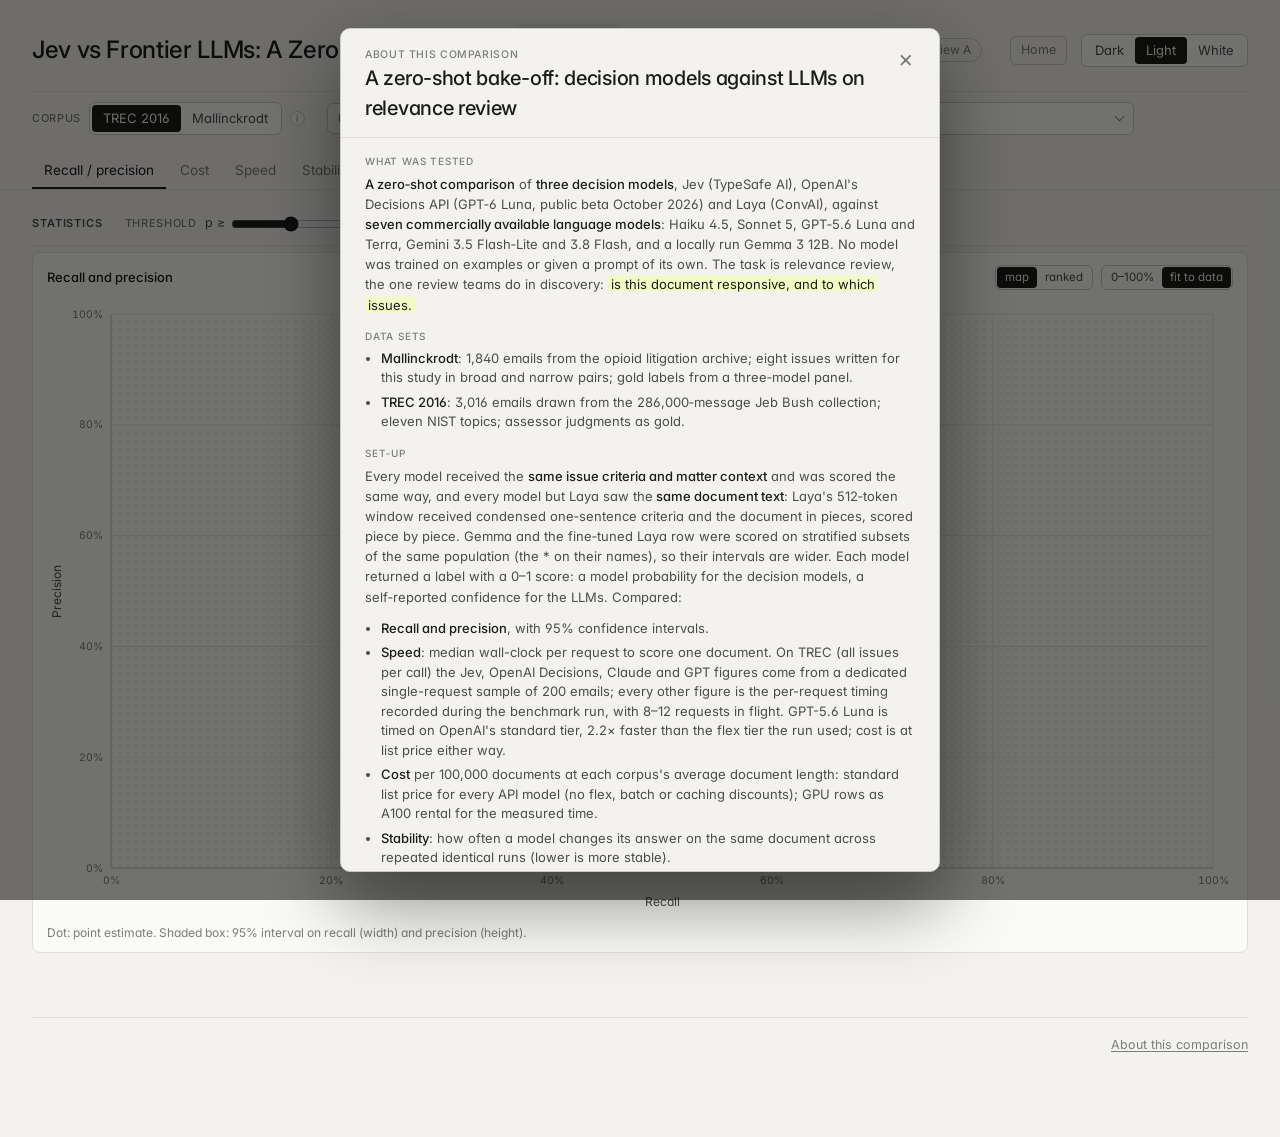
==== commit 49f6bb99: "deploy 2026-10-08T19:58Z" ====
--- a/b.html
+++ b/b.html
@@ -12,11 +12,14 @@
       href="https://fonts.googleapis.com/css2?family=Inter:wght@400;500;600&display=swap"
       rel="stylesheet"
     />
-    <script type="module" crossorigin src="./assets/b-DE6N-r7A.js"></script>
-    <link rel="modulepreload" crossorigin href="./assets/styles-DKpUWoAz.js">
-    <link rel="modulepreload" crossorigin href="./assets/App-BQxW5izP.js">
-    <link rel="modulepreload" crossorigin href="./assets/opsRows-BzWfqYsW.js">
-    <link rel="stylesheet" crossorigin href="./assets/styles-CExCG7qe.css">
+    <script type="module" crossorigin src="./assets/b-BPiSNYaV.js"></script>
+    <link rel="modulepreload" crossorigin href="./assets/styles-BJXw96-9.js">
+    <link rel="modulepreload" crossorigin href="./assets/PRScatter-CIzg6mvV.js">
+    <link rel="modulepreload" crossorigin href="./assets/TarReviewer-CC4AL0-M.js">
+    <link rel="modulepreload" crossorigin href="./assets/Disclaimer-CFoBvuZ4.js">
+    <link rel="modulepreload" crossorigin href="./assets/App-B6L2mNlQ.js">
+    <link rel="modulepreload" crossorigin href="./assets/opsRows-CGtyStRU.js">
+    <link rel="stylesheet" crossorigin href="./assets/styles-5dTJzB_X.css">
   </head>
   <body>
     <div id="root"></div>
--- a/assets/styles-5dTJzB_X.css
+++ b/assets/styles-5dTJzB_X.css
@@ -0,0 +1 @@
+:root{--sans: "Inter", -apple-system, BlinkMacSystemFont, "Segoe UI", sans-serif;--ease: cubic-bezier(.2, .7, .2, 1);--bg: #f3f2ee;--bg-2: #eae9e3;--panel: #fafaf7;--ink: #1b1c1a;--ink-2: #4b4d49;--ink-3: #7c7e79;--ink-4: #a7a9a3;--line: #dfdfd8;--line-2: #c9cac2;--grid: #e6e6df;--dots: #c6c7bf;--axis: #c9cac2;--box-alpha: .14;--box-stroke-w: .75;--bar-alpha: .55;--hl: #f2fbc4;--hl-line: #d6e88f;--tk-tag: #3a6ea5;--tk-attr: #6c5b9e;--tk-key: #3a6ea5;--tk-str: #4f7d3f;--tk-num: #8e4a8c;--c-jev: #b52f8a;--c-jev-2: #d878b8;--c-laya: #2c5f9e;--c-laya-2: #6d9bd0;--c-laya-ft: #7a5aa8;--c-haiku: #e0954a;--c-sonnet: #b85e1c;--c-luna: #33b39a;--c-terra: #0f7a66;--c-flashlite: #d3ae2e;--c-flash: #9d7c10;--c-gemma: #7d9240;--c-oad: #0b7fa6;--c-oad-2: #4fb0d2;--c-lexical: #9a9b95;--c-tar-1: #c4a7d6;--c-tar-2: #a583bf;--c-tar-3: #7f5aa3;--c-tar-4: #5a3a7e;--c-cal: #3d5a80;--c-base: #1b1c1a;--v0: #1b1c1a;--v1: #b85e1c;--v2: #e0954a;--v3: #2c5f9e;--v4: #6d9bd0;--v5: #7a5aa8;--v6: #ad8bd2;--v7: #b52f8a;--v8: #d878b8;--v9: #9d7c10;--v10: #d3ae2e;--v11: #7d9240;--v12: #7c7e79;--v13: #b8b9b3;--v14: #0f7a66;--v15: #33b39a}[data-theme=dark]{--bg: #1e2124;--bg-2: #262a2e;--panel: #23272a;--ink: #e9eae6;--ink-2: #c1c3be;--ink-3: #8b8e89;--ink-4: #62655f;--line: #2f3337;--line-2: #3d4247;--grid: #2c3034;--dots: #3a3f44;--axis: #464b50;--box-alpha: .2;--bar-alpha: .7;--hl: rgba(206, 240, 60, .14);--hl-line: rgba(206, 240, 60, .38);--tk-tag: #7fa8d8;--tk-attr: #a894d4;--tk-key: #7fa8d8;--tk-str: #93b876;--tk-num: #cc8bc0;--c-jev: #ea5fbf;--c-jev-2: #f2a1d8;--c-laya: #5b9be0;--c-laya-2: #9cc3ee;--c-laya-ft: #a98be0;--c-haiku: #f3ab5e;--c-sonnet: #e0822d;--c-luna: #5fd8bb;--c-terra: #23b39a;--c-flashlite: #ead45c;--c-flash: #c9ab2a;--c-gemma: #a9c060;--c-oad: #3fb8df;--c-oad-2: #8dd3ee;--c-lexical: #8f938e;--c-tar-1: #d7c4e6;--c-tar-2: #bfa1d8;--c-tar-3: #a380c8;--c-tar-4: #8560b0;--c-cal: #7fa2cc;--c-base: #e9eae6;--v0: #e9eae6;--v1: #e0822d;--v2: #f3ab5e;--v3: #5b9be0;--v4: #9cc3ee;--v5: #a98be0;--v6: #c9b3ec;--v7: #ea5fbf;--v8: #f2a1d8;--v9: #c9ab2a;--v10: #ead45c;--v11: #a9c060;--v12: #8b8e89;--v13: #5b5f5a;--v14: #23b39a;--v15: #5fd8bb}[data-theme=white]{--bg: #ffffff;--bg-2: #f4f5f7;--panel: #ffffff;--ink: #1a1a1a;--ink-2: #4a4c4f;--ink-3: #7a7d82;--ink-4: #a8abb0;--line: #e3e5e8;--line-2: #cfd2d6;--grid: #eef0f2;--dots: #d6d9dd;--axis: #cfd2d6;--hl: #f4fbd0;--hl-line: #dbe9a0}*{box-sizing:border-box}html,body{margin:0;padding:0}body{background:var(--bg);color:var(--ink);font-family:var(--sans);font-size:14px;line-height:1.5;-webkit-font-smoothing:antialiased;text-rendering:optimizeLegibility;font-feature-settings:"cv11","ss01";transition:background .16s,color .16s}button{font:inherit;color:inherit}svg text{-webkit-user-select:none;user-select:none;font-family:var(--sans)}.mono,.num,svg text.mono{font-family:var(--sans);font-variant-numeric:tabular-nums;font-feature-settings:"tnum","cv11"}.page{max-width:1320px;margin:0 auto;padding:24px 32px 64px}.masthead{display:flex;align-items:center;gap:28px;padding-bottom:14px;border-bottom:1px solid var(--line)}.masthead .theme{margin-left:auto}.tabs{display:inline-flex;gap:4px}.tabs button{border:0;background:none;color:var(--ink-3);font:inherit;font-size:13.5px;padding:6px 10px;border-radius:6px;cursor:pointer}.tabs button:hover{color:var(--ink)}.tabs button.on{color:var(--ink);background:var(--bg-2)}.eyebrow{font-size:11px;letter-spacing:.06em;text-transform:uppercase;color:var(--ink-3);font-weight:500}.title{font-weight:500;font-size:24px;line-height:1.2;letter-spacing:-.015em;margin:0;white-space:nowrap}.title em{font-style:normal;color:var(--ink-3)}.lede{color:var(--ink-2);font-size:14.5px;max-width:760px;margin:0}.stats{display:flex;gap:32px;flex-wrap:wrap;margin-top:2px}.stat{display:flex;flex-direction:column;gap:2px}.stat .n{font-size:18px;line-height:1.1;font-weight:500;letter-spacing:-.02em;font-variant-numeric:tabular-nums}.stat .l{font-size:12px;color:var(--ink-3)}.controls{position:sticky;top:0;z-index:30;background:color-mix(in srgb,var(--bg) 96%,transparent);-webkit-backdrop-filter:blur(10px);backdrop-filter:blur(10px);border-bottom:1px solid var(--line);margin:0 -32px;padding:10px 32px;display:flex;gap:22px;flex-wrap:wrap;align-items:center}.control{display:flex;align-items:center;gap:8px}.control>.lab{font-size:11px;color:var(--ink-3);text-transform:uppercase;letter-spacing:.06em;font-weight:500}.control>.ctl{display:contents}.seg{display:inline-flex;border:1px solid var(--line-2);border-radius:6px;padding:2px;background:var(--panel)}.seg button{border:0;background:transparent;border-radius:4px;padding:4px 11px;font-size:13px;color:var(--ink-2);cursor:pointer;transition:background .12s,color .12s;white-space:nowrap}.seg button:hover{color:var(--ink)}.seg button.on{background:var(--ink);color:var(--bg)}.seg button.seg-hl{position:relative;z-index:0}.seg button.seg-hl:before{content:"";position:absolute;top:0;right:0;bottom:0;left:0;border-radius:4px;background:var(--hl);opacity:0;z-index:-1}.seg button.seg-hl.pulse:before{animation:seg-flash .65s ease-in-out 2}@keyframes seg-flash{0%,to{opacity:0}50%{opacity:1}}.stats-row{display:flex;flex-wrap:wrap;align-items:center;gap:10px 22px;padding:10px 0 12px;margin-bottom:6px;border-bottom:1px solid var(--line)}.stats-row-lab{font-size:11px;color:var(--ink-2);text-transform:uppercase;letter-spacing:.08em;font-weight:600}.stats-row .control>.lab{white-space:nowrap}.stats-row .studio-slider input[type=range]{width:120px}.stats-row .studio-hint.small{max-width:40ch;line-height:1.3}.section{padding:14px 0 8px}.sec-head{display:flex;align-items:baseline;gap:14px;flex-wrap:wrap;margin-bottom:6px}.sec-head h2{font-weight:500;font-size:22px;margin:0;letter-spacing:-.015em}.sec-head .sub{color:var(--ink-3);font-size:13px}.pick-wrap{position:relative;display:inline-flex}.pick-btn{display:inline-flex;align-items:center;gap:8px;border:1px solid var(--line-2);background:var(--panel);border-radius:6px;padding:5px 10px;font:inherit;font-size:13px;color:var(--ink);cursor:pointer}.pick-btn:hover,.pick-wrap.open .pick-btn{border-color:var(--ink-3)}.pick-btn:focus-visible,.pick-main:focus-visible,.pick-gh:focus-visible,.pick-foot button:focus-visible,.pick-close:focus-visible,.pick-chips button:focus-visible,.tar-build-add button:focus-visible{outline:1.5px solid var(--ink-3);outline-offset:2px}.pick-btn .pick-lab{font-size:11px;color:var(--ink-3);text-transform:uppercase;letter-spacing:.06em;font-weight:500}.pick-btn .pick-sum{color:var(--ink)}.pick-btn .chev{width:6px;height:6px;border-right:1.5px solid var(--ink-3);border-bottom:1.5px solid var(--ink-3);transform:translateY(-2px) rotate(45deg);margin-left:2px}.pick-pop{position:absolute;top:calc(100% + 6px);left:0;z-index:40;min-width:300px;max-height:min(70vh,640px);overflow:auto;background:var(--panel);border:1px solid var(--line-2);border-radius:8px;padding:6px;box-shadow:0 12px 32px #00000059;width:max-content;max-width:min(92vw,760px)}.pick-head{position:sticky;top:-6px;z-index:2;display:grid;grid-template-columns:minmax(0,1fr) auto;gap:3px 14px;margin:-6px -6px 6px;padding:12px 14px 10px;background:var(--panel);border-bottom:1px solid var(--line);border-radius:8px 8px 0 0}.pick-head-copy{display:flex;flex-direction:column;gap:2px;min-width:0}.pick-head-copy strong{font-size:13px;font-weight:500}.pick-head-copy>span{color:var(--ink-3);font-size:11.5px;line-height:1.4}.pick-close{align-self:start;width:24px;height:24px;border:0;border-radius:4px;padding:0;background:none;color:var(--ink-3);font:19px/1 var(--sans);cursor:pointer}.pick-close:hover{color:var(--ink);background:var(--bg-2)}.pick-selected{grid-column:1 / -1;display:flex;align-items:flex-start;gap:7px 10px;margin-top:6px;min-width:0}.pick-selected-lab{flex:none;padding-top:3px;color:var(--ink-4);font-size:10px;font-weight:500;letter-spacing:.06em;text-transform:uppercase}.pick-chips{display:flex;flex-wrap:wrap;gap:4px;min-width:0}.pick-chips button{border:1px solid var(--line);border-radius:999px;background:var(--bg);color:var(--ink-2);padding:2px 7px 2px 9px;font:inherit;font-size:10.5px;line-height:1.4;cursor:pointer}.pick-chips button:hover{border-color:var(--ink-3);color:var(--ink)}.pick-chips button span{margin-left:3px;color:var(--ink-4)}.series-selected{display:grid;gap:4px;width:min(100%,760px);min-width:0}.series-selected-row{display:grid;grid-template-columns:auto minmax(0,1fr) auto;align-items:center;gap:7px;min-height:25px;padding:2px 5px;border:1px solid var(--line);border-radius:7px;background:var(--bg);color:var(--ink-2);font-size:10.5px}.series-selected-row>span:nth-child(2){overflow:hidden;text-overflow:ellipsis;white-space:nowrap}.series-selected-row>button,.comparison-key-row>button{border:0;background:transparent;color:var(--ink-4);cursor:pointer;font:inherit;font-size:15px;line-height:1}.series-selected-row>button:hover,.comparison-key-row>button:hover{color:var(--ink)}.series-color{position:relative;display:inline-flex;align-items:center;flex:none}.series-color>input[type=color]{width:20px;height:20px;padding:1px;border:1px solid var(--line);border-radius:5px;background:var(--panel);cursor:pointer}.series-swatches{position:absolute;z-index:8;top:calc(100% + 4px);left:0;display:none;grid-template-columns:repeat(5,18px);gap:4px;width:max-content;padding:6px;border:1px solid var(--line);border-radius:8px;background:var(--panel);box-shadow:var(--shadow)}.series-color:hover .series-swatches,.series-color:focus-within .series-swatches{display:grid}.series-swatches button{width:18px;height:18px;padding:0;border:1px solid color-mix(in srgb,var(--ink) 25%,transparent);border-radius:50%;cursor:pointer}.series-swatches button.on{outline:2px solid var(--ink);outline-offset:1px}.comparison-key{flex:none;padding:7px 10px 9px;border-top:1px solid var(--line)}.comparison-key-title{display:block;margin-bottom:5px;color:var(--ink-4);font-size:9.5px;font-weight:600;letter-spacing:.08em;text-transform:uppercase}.comparison-key>div{display:grid;grid-template-columns:repeat(auto-fit,minmax(190px,1fr));gap:4px 12px}.comparison-key-row{display:grid;grid-template-columns:auto minmax(0,1fr) auto;align-items:center;gap:6px;min-width:0;color:var(--ink-2);font-size:10.5px}.comparison-key-row>span:nth-child(2){overflow:hidden;text-overflow:ellipsis;white-space:nowrap}.pick-empty{color:var(--ink-4);font-size:11.5px}.pick-grps{display:flex;flex-wrap:wrap;align-items:flex-start;gap:2px 14px}.pick-pop.r{left:auto;right:0}.pick-grp{flex:1 0 auto;min-width:210px}.pick-grp{padding:4px 0 6px}.pick-gh{display:flex;width:100%;justify-content:space-between;align-items:baseline;border:0;background:none;font:inherit;font-size:10.5px;letter-spacing:.06em;text-transform:uppercase;color:var(--ink-3);font-weight:500;padding:4px 8px;cursor:pointer;border-radius:4px}.pick-gh:hover{color:var(--ink);background:var(--bg-2)}.pick-gh .n{font-size:10.5px;letter-spacing:0;text-transform:none;color:var(--ink-4)}.pick-sh{margin:4px 8px 1px;padding-top:4px;border-top:1px solid var(--line);color:var(--ink-4);font-size:9.5px;font-weight:500;letter-spacing:.055em;text-transform:uppercase}.pick-gh+div>.pick-sh{margin-top:0;padding-top:1px;border-top:0}.pick-row{display:flex;align-items:center;border-radius:5px}.pick-row:hover{background:var(--bg-2)}.pick-main{flex:1;display:flex;align-items:center;gap:8px;border:0;background:none;font:inherit;font-size:12.5px;color:var(--ink-3);padding:4px 8px;cursor:pointer;text-align:left;border-radius:5px;white-space:nowrap}.pick-row.on .pick-main{color:var(--ink)}.pick-main .box{width:12px;height:12px;border-radius:3px;border:1px solid var(--line-2);flex:none;position:relative}.pick-main .box.on{background:var(--ink);border-color:var(--ink)}.pick-main .box.on:after{content:"";position:absolute;left:3.5px;top:1px;width:3px;height:6px;border-right:1.5px solid var(--bg);border-bottom:1.5px solid var(--bg);transform:rotate(45deg)}.pick-main .mark{display:inline-flex;align-items:center;flex:none}.pick-row:not(.on) .mark{opacity:.45;filter:grayscale(1)}.pick-main .sw{width:9px;height:9px;border-radius:2px;display:inline-block}.pick-main .pick-dot{width:9px;height:9px;border-radius:50%;display:inline-block}.pick-main .star{color:var(--ink-3);font-size:11px}.pick-main .sub{color:var(--ink-4)}.pick-i{width:16px;height:16px;border-radius:50%;border:1px solid var(--line-2);background:none;color:var(--ink-3);font:inherit;font-size:9.5px;display:inline-flex;align-items:center;justify-content:center;cursor:pointer;margin-right:6px;opacity:0}.pick-row:hover .pick-i{opacity:1}.pick-i:hover{color:var(--ink);border-color:var(--ink-3)}.pick-foot{position:sticky;bottom:-6px;z-index:2;width:calc(100% + 12px);display:flex;gap:12px;align-items:center;border-top:1px solid var(--line);background:var(--panel);margin:4px -6px -6px;padding:9px 14px 10px;border-radius:0 0 8px 8px}.pick-foot button{border:0;background:none;font:inherit;font-size:11.5px;color:var(--ink-3);cursor:pointer;padding:0}.pick-foot button:hover{color:var(--ink)}.pick-foot-r{margin-left:auto}.pick-note{color:var(--ink-4);font-size:11px;line-height:1.4;max-width:460px;display:inline-block;white-space:normal;text-align:right}.tar-pick .pick-pop{min-width:min(760px,calc(100vw - 24px))}.tar-pick .pick-grp{min-width:224px}.tar-build-pop{min-width:min(680px,calc(100vw - 24px))}.tar-build-body{display:grid;grid-template-columns:repeat(2,minmax(0,1fr));gap:12px 18px;padding:8px 10px 12px}.tar-build-field{display:flex;flex-direction:column;align-items:flex-start;gap:5px;min-width:0}.tar-build-field.wide{grid-column:1 / -1}.tar-build-field>span:first-child{color:var(--ink-3);font-size:10px;font-weight:500;letter-spacing:.055em;text-transform:uppercase}.tar-build-field .seg{flex-wrap:wrap}.tar-build-field .seg button{padding:4px 9px;font-size:12px}.tar-build-field .select select{min-width:160px;padding-top:5px;padding-bottom:5px;font-size:12px}.tar-build-add{grid-column:1 / -1;display:flex;align-items:center;justify-content:space-between;gap:16px;margin-top:2px;padding:10px 11px;border:1px solid var(--line);border-radius:6px;background:var(--bg)}.tar-build-add>div{display:flex;flex-direction:column;gap:2px;min-width:0}.tar-build-add b{overflow:hidden;color:var(--ink-2);font-size:11.5px;font-weight:500;text-overflow:ellipsis;white-space:nowrap}.tar-build-add span{color:var(--ink-4);font-size:10.5px}.tar-build-add button{flex:none;border:0;border-radius:5px;padding:6px 10px;background:var(--ink);color:var(--bg);font:inherit;font-size:11.5px;cursor:pointer}.tar-build-add button:disabled{background:var(--bg-2);color:var(--ink-4);cursor:default}@media(max-width:640px){.page{padding-left:16px;padding-right:16px}.controls{margin-left:-16px;margin-right:-16px;padding-left:16px;padding-right:16px;gap:10px 14px}.pick-pop{position:fixed;left:12px!important;right:12px!important;top:12px;bottom:12px;width:auto;min-width:0!important;max-width:none!important;max-height:none}.pick-grp{min-width:min(260px,100%)}.pick-selected{flex-direction:column;gap:4px}.pick-selected-lab{padding-top:0}.pick-foot{flex-wrap:wrap}.pick-foot-r{width:100%;margin-left:0}.pick-note{text-align:left}.tar-build-body{grid-template-columns:minmax(0,1fr)}.tar-build-field.wide,.tar-build-add{grid-column:1}.tar-build-add{align-items:flex-start;flex-direction:column}}.dash{display:grid;grid-template-columns:minmax(0,1fr) 440px;gap:14px;align-items:stretch}.dash .stack{display:flex;flex-direction:column;gap:14px;min-width:0}.dash .card{min-width:0}@media(max-width:1000px){.dash{grid-template-columns:1fr}}.tar-chart-note{margin:0 0 10px;padding:7px 10px;border:1px solid var(--line);border-radius:6px;background:color-mix(in srgb,var(--panel) 72%,var(--bg));color:var(--ink-3);font-size:12px}.tar-chart-note b{color:var(--ink-2);font-weight:500}.tar-depth-grid{display:grid;grid-template-columns:repeat(2,minmax(0,1fr));gap:14px;margin-top:14px}.tar-depth-head{grid-column:1 / -1;display:flex;align-items:flex-end;justify-content:space-between;gap:16px;padding:1px 2px 0}.tar-depth-head h2{margin:0 0 3px;color:var(--ink);font-size:14px;font-weight:500}.tar-depth-head>div>span{color:var(--ink-3);font-size:11.5px}.tar-depth-metric{display:flex;align-items:center;gap:8px;flex:none}.tar-depth-metric>span{color:var(--ink-4);font-size:10px;font-weight:500;letter-spacing:.06em;text-transform:uppercase}.tar-depth-metric .seg{padding:1px}.tar-depth-metric .seg button{padding:3px 10px;font-size:11.5px}.tar-depth-card{min-width:0;overflow:hidden}.tar-depth-chart{position:relative;min-width:0}.tar-depth-chart svg{display:block;max-width:100%}.tar-depth-key{display:flex;flex-wrap:wrap;justify-content:flex-end;gap:5px 13px;min-height:18px;margin:1px 4px 0;color:var(--ink-3);font-size:10.5px}.tar-depth-key>span{display:inline-flex;align-items:center;gap:5px;white-space:nowrap}.tar-depth-key .series-color>input[type=color]{width:16px;height:16px;border-radius:4px}.tar-depth-key i{width:14px;height:2px;border-radius:2px}.tar-depth-empty{display:grid;place-items:center;min-height:260px;color:var(--ink-4);font-size:12px;text-align:center}.tar-depth-note{grid-column:1 / -1;margin:-2px 2px 0;color:var(--ink-3);font-size:11.5px;line-height:1.45}.tar-depth-note b{color:var(--ink-2);font-weight:500}@media(max-width:900px){.tar-depth-grid{grid-template-columns:minmax(0,1fr)}}@media(max-width:520px){.tar-depth-head{align-items:flex-start;flex-direction:column;gap:9px}.tar-depth-metric{width:100%;justify-content:space-between}}.dash.ranked{grid-template-columns:minmax(0,1fr)}.dash.ranked>.card{grid-column:1 / -1}.dash.ranked .stack{display:grid;grid-auto-flow:column;grid-auto-columns:minmax(0,1fr)}@media(max-width:900px){.dash.ranked .stack{grid-auto-flow:row;grid-auto-columns:auto}}.cmp-tabs{flex-basis:100%;display:flex;align-items:center;margin:-4px 0 -10px}.cmp-tabs .seg{border:0;background:none;padding:0;border-radius:0;gap:2px;flex-wrap:wrap}.cmp-tabs .seg button{padding:7px 12px 9px;font-size:13.5px;color:var(--ink-3);border-radius:6px 6px 0 0}.cmp-tabs .seg button:hover{color:var(--ink);background:var(--bg-2)}.cmp-tabs .seg button.on{background:none;color:var(--ink);box-shadow:inset 0 -2px 0 var(--ink)}.cmp-full .card-t,.cmp-full .card-t .right{flex-wrap:wrap;row-gap:6px}.masthead .variant{font-size:12px;color:var(--ink-3);text-decoration:none;border:1px solid var(--line-2);border-radius:999px;padding:2px 10px;white-space:nowrap}.masthead .variant:hover{color:var(--ink);border-color:var(--ink-3)}.select{position:relative}.select select{-moz-appearance:none;appearance:none;-webkit-appearance:none;border:1px solid var(--line-2);background:var(--panel);border-radius:6px;padding:6px 30px 6px 10px;font:inherit;font-size:13px;color:var(--ink);cursor:pointer}.select:after{content:"";position:absolute;right:11px;top:50%;width:6px;height:6px;border-right:1.5px solid var(--ink-3);border-bottom:1.5px solid var(--ink-3);transform:translateY(-70%) rotate(45deg);pointer-events:none}.card{background:var(--panel);border:1px solid var(--line);border-radius:8px;padding:12px 14px 10px;position:relative}.card.fill{display:flex;flex-direction:column}.card.fill .chart-fill{flex:1;position:relative}.card-t{display:flex;align-items:center;gap:8px;margin-bottom:6px}.card-t .seg{padding:1px}.card-t .seg button{padding:2px 8px;font-size:11.5px}.card-t h3{margin:0;font-size:13px;font-weight:500;color:var(--ink);white-space:nowrap}.card-t .unit{color:var(--ink-3);font-size:12px;white-space:nowrap;overflow:hidden;text-overflow:ellipsis;min-width:0;flex:1}.card-t .right{margin-left:auto;display:flex;align-items:center;gap:8px;flex:none}.card [data-tip-host]{min-width:0}.hint{position:relative;display:inline-flex}.hint>.i{display:inline-flex;align-items:center;justify-content:center;width:15px;height:15px;padding:0;border-radius:50%;border:1px solid var(--line-2);color:var(--ink-3);font:inherit;font-size:9.5px;cursor:pointer;line-height:1;background:var(--panel)}.hint>.i:hover,.hint.open>.i{border-color:var(--ink-3);color:var(--ink)}.hint>.i:focus-visible{outline:1.5px solid var(--ink-3);outline-offset:1px}.hint .pop{position:absolute;top:calc(100% + 7px);right:0;z-index:45;width:360px;max-width:calc(100vw - 24px);background:var(--panel);color:var(--ink);border:1px solid var(--line);border-radius:8px;padding:10px 12px 11px;font-size:12px;line-height:1.45;font-weight:400;text-align:left;white-space:normal;box-shadow:0 6px 20px #00000024}[data-theme=dark] .hint .pop{box-shadow:0 8px 24px #0006;border-color:var(--line-2)}.hint .pop.l{right:auto;left:0}.hint .pop.up{top:auto;bottom:calc(100% + 7px)}.hint .pop .t{font-size:12.5px;font-weight:500;color:var(--ink);margin-bottom:8px}.hint .pop dl{display:grid;grid-template-columns:max-content minmax(0,1fr);gap:6px 12px;margin:0}.hint .pop dl .row{display:contents}.hint .pop dt{font-size:10px;letter-spacing:.05em;text-transform:uppercase;color:var(--ink-3);font-weight:500;padding-top:2px;max-width:92px}.hint .pop dd,.hint .pop p{margin:0;font-size:12px;color:var(--ink-2)}.hint .pop .more{display:inline-block;margin-top:10px;padding:0;border:0;background:none;font:inherit;font-size:11.5px;color:var(--ink-3);cursor:pointer;text-decoration:underline;text-underline-offset:2px}.hint .pop .more:hover{color:var(--ink)}.tip{position:absolute;z-index:50;pointer-events:none;color:var(--ink);border-radius:6px;padding:7px 10px 6px;width:max-content;min-width:150px;max-width:260px;background:color-mix(in srgb,var(--panel) 92%,transparent);backdrop-filter:blur(6px);-webkit-backdrop-filter:blur(6px);border:1px solid var(--line);box-shadow:0 4px 16px #0000001a;font-size:12px;line-height:1.4}[data-theme=dark] .tip{background:color-mix(in srgb,var(--bg-2) 92%,transparent);border-color:var(--line-2);box-shadow:0 6px 20px #00000059}.tip .t{font-weight:500;font-size:12px;margin-bottom:4px;display:flex;align-items:center;gap:7px}.tip .t .sw{width:8px;height:8px;border-radius:2px;display:inline-block;flex:none}.tip .t .ic{display:inline-flex;align-items:center;flex:none}.tip .val{display:flex;align-items:baseline;gap:2px 6px;flex-wrap:wrap}.tip .val .n{font-size:13px;font-weight:500;font-variant-numeric:tabular-nums;font-feature-settings:"tnum","cv11";white-space:nowrap}.tip .val .u{color:var(--ink-3);font-size:11.5px}.tip .kv{display:flex;justify-content:space-between;gap:14px}.tip .kv .k{color:var(--ink-3);white-space:nowrap}.tip .kv .v{font-variant-numeric:tabular-nums;font-feature-settings:"tnum","cv11";text-align:right}.tip .line,.tip .sub{color:var(--ink-3);margin-top:3px}.tip .cta{color:var(--ink-4);font-size:11px;margin-top:5px;text-align:right;letter-spacing:.02em}.sel{outline:none}.sel .hit{fill:var(--ink);fill-opacity:0;transition:fill-opacity .12s}.sel:hover .hit,.sel:focus-visible .hit{fill-opacity:.05}.sel:focus-visible .hit{fill-opacity:.09}.hl .hit{fill:var(--ink);fill-opacity:.05;transition:fill-opacity .12s}.hl text[fill="var(--ink-2)"]{fill:var(--ink)}.mv{transition:transform .32s var(--ease)}.fd{transition:opacity .48s var(--ease)}.mv.fd{transition:transform .32s var(--ease),opacity .48s var(--ease)}.tip,.hint .pop{animation:rise-2 .12s var(--ease)}.ex-back{animation:fade-in .18s var(--ease)}.ex-modal{animation:rise-4 .18s var(--ease)}@keyframes fade-in{0%{opacity:0}to{opacity:1}}@keyframes rise-2{0%{opacity:0;transform:translateY(2px)}to{opacity:1;transform:none}}@keyframes rise-4{0%{opacity:0;transform:translateY(4px)}to{opacity:1;transform:none}}.pr-box.pulse{animation:box-breathe .65s ease-in-out 2}@keyframes box-breathe{0%,to{fill-opacity:var(--box-alpha)}50%{fill-opacity:calc(var(--box-alpha) * 1.6)}}.row-dm{fill:var(--hl);fill-opacity:1;opacity:0;pointer-events:none;transition:fill-opacity .12s}.row-dm.pulse{animation:row-breathe .65s ease-in-out 2}@keyframes row-breathe{0%,to{opacity:0}50%{opacity:1}}.sel:hover .row-dm,.sel:focus-visible .row-dm,.hl .row-dm{fill-opacity:0}.row-ref{fill:var(--hl);fill-opacity:1;opacity:.55;pointer-events:none;transition:fill-opacity .12s}.sel:hover .row-ref,.sel:focus-visible .row-ref,.hl .row-ref{fill-opacity:0}@media(prefers-reduced-motion:reduce){*,*:before,*:after{transition-duration:0s!important;animation-duration:0s!important}.pr-box.pulse,.row-dm.pulse,.seg button.seg-hl.pulse:before{animation:none}}.pick-main .lbl{display:inline-flex;align-items:center;gap:8px;position:relative}.pick-main .lbl.dec .nm{color:var(--ink);font-weight:500}.decider-tag{display:inline-block;vertical-align:.15em;margin-left:8px;padding:0 5px;border:1px solid var(--line-2);border-radius:2px;color:var(--ink-2);font-size:10px;line-height:1.5;font-weight:500;letter-spacing:.06em;text-transform:uppercase;white-space:nowrap}.fact .decider-tag{margin-left:5px;vertical-align:.1em}.legend-note{color:var(--ink-3);font-size:12px;margin-top:8px;display:flex;gap:18px;flex-wrap:wrap;align-items:center}.legend-note .k{display:inline-flex;align-items:center;gap:6px}.empty{color:var(--ink-4);font-size:13px;padding:40px 0;text-align:center}.tradeoff-lede{margin:-2px 0 8px;color:var(--ink-3);font-size:12px;line-height:1.45;max-width:100ch}.tradeoff-target{width:4.2em;font:inherit;font-size:12.5px;color:var(--ink);background:var(--panel);border:1px solid var(--line-2);border-radius:5px;padding:2px 4px;font-variant-numeric:tabular-nums}.tradeoff-table{width:100%;border-collapse:collapse;font-size:12px;margin-top:2px}.tradeoff-table th,.tradeoff-table td{padding:6px 12px 6px 0;border-bottom:1px solid var(--line);text-align:left;vertical-align:middle;white-space:nowrap}.tradeoff-table th:last-child,.tradeoff-table td:last-child{padding-right:0}.tradeoff-table thead th{font-size:10px;letter-spacing:.05em;text-transform:uppercase;color:var(--ink-3);font-weight:500;padding-top:2px}.tradeoff-table tbody th{font-weight:500;color:var(--ink)}.tradeoff-table tbody tr:last-child th,.tradeoff-table tbody tr:last-child td{border-bottom:0}.tradeoff-table .num{text-align:right;font-variant-numeric:tabular-nums;font-feature-settings:"tnum","cv11"}.tradeoff-table tbody tr{transition:background-color .12s}.tradeoff-table tbody tr.hl{background:color-mix(in srgb,var(--ink) 5%,transparent)}.tradeoff-table td.delta{color:var(--ink-3)}.tradeoff-table tr.moved td.delta{color:var(--ink)}.tradeoff-table .dim{color:var(--ink-4);font-weight:400}.tradeoff-table .studio-slider input[type=range]{width:150px}.tradeoff-name{display:inline-flex;align-items:center;gap:7px}.tradeoff-link{border:0;background:none;font:inherit;color:inherit;cursor:pointer;padding:0;text-align:left}.tradeoff-link:hover{text-decoration:underline}.tradeoff-empty{color:var(--ink-4);font-size:12px;padding:18px 0}.tradeoff-wrap{overflow-x:auto}.pr-curves .pr-mark g:focus-visible .pr-mark-ring{opacity:1!important}.pr-curves .pr-mark g:active{cursor:grabbing}.pr-curves .iso-f1{opacity:.8}.notes{margin-top:56px;border-top:1px solid var(--line);padding:18px 0;display:flex;align-items:center;gap:12px}.notes-t{color:var(--ink-3);font-size:12.5px}.masthead .theme{display:inline-flex;align-items:center;gap:14px}.home-link{font-size:12.5px;color:var(--ink-3);text-decoration:none;border:1px solid var(--line-2);border-radius:6px;padding:4px 10px;white-space:nowrap}.home-link:hover{color:var(--ink);border-color:var(--ink-3)}.landing{max-width:980px}.landing-lede{margin:24px 0 0;color:var(--ink-2);font-size:14.5px;line-height:1.55;max-width:760px}.landing-facts{margin:8px 0 0;color:var(--ink-3);font-size:12.5px}.landing-grid{display:grid;grid-template-columns:repeat(auto-fill,minmax(290px,1fr));gap:12px;margin-top:26px}.landing-card{display:flex;flex-direction:column;gap:5px;padding:14px 16px 13px;color:inherit;text-decoration:none;transition:border-color .16s var(--ease)}.landing-card:hover{border-color:var(--ink-3)}.landing-card:focus-visible{outline:1.5px solid var(--ink-3);outline-offset:2px}.landing-card .kicker{font-size:10.5px;letter-spacing:.06em;text-transform:uppercase;color:var(--ink-4);font-weight:500}.landing-card h3{margin:0;font-size:14.5px;font-weight:500;color:var(--ink)}.landing-card p{margin:0;color:var(--ink-2);font-size:13px;line-height:1.5}.landing-card .do{margin-top:auto;padding-top:6px;color:var(--ink-3);font-size:12px;line-height:1.45}.landing-also{margin:22px 0 0;color:var(--ink-3);font-size:12.5px;line-height:1.5;max-width:760px}.landing-also a{color:var(--ink);text-decoration:underline;text-underline-offset:2px}.disc-link{margin-left:auto;border:0;background:none;padding:0;color:var(--ink-3);font-size:12.5px;cursor:pointer;text-decoration:underline;text-underline-offset:2px}.disc-link:hover{color:var(--ink)}.ex-modal.disclaimer{width:min(600px,100%);height:auto;max-height:100%}.disc-body{padding:14px 24px 22px;overflow:auto}.disc-body p{margin:0 0 12px;font-size:13px;line-height:1.55;color:var(--ink-2)}.disc-body h4{margin:14px 0 5px;font-size:10px;font-weight:500;letter-spacing:.08em;text-transform:uppercase;color:var(--ink-3)}.disc-body h4:first-child{margin-top:2px}.disc-body ul{margin:0 0 12px;padding-left:16px}.disc-body li{margin:0 0 5px;font-size:13px;line-height:1.5;color:var(--ink-2)}.disc-body li b,.disc-body p b{font-weight:500;color:var(--ink)}.disc-body mark{background:var(--hl, #f2fbc4);color:var(--ink);padding:0 3px;border-radius:2px;box-decoration-break:clone;-webkit-box-decoration-break:clone}[data-theme=dark] .disc-body mark{background:var(--hl, rgba(206, 240, 60, .16))}.disc-body a{color:var(--ink);text-decoration:underline;text-underline-offset:2px}.disc-note{margin-top:18px;text-align:center;color:var(--ink-4);font-size:11.5px}.ex-modal.method{width:min(1120px,100%);height:auto;max-height:min(900px,100%)}.method-body{flex:1;min-height:0;overflow:auto;padding:0 24px 20px}.fact{width:100%;min-width:880px;border-collapse:separate;border-spacing:0;table-layout:fixed;font-size:12px;line-height:1.45;margin-top:4px}.fact.two{margin-top:22px}.fact thead th{position:sticky;top:0;z-index:1;background:var(--bg);text-align:left;font-weight:500;font-size:12.5px;color:var(--ink);padding:16px 14px 8px 0;border-bottom:1px solid var(--line-2);vertical-align:bottom}.fact thead th:first-child{font-size:10.5px;letter-spacing:.06em;text-transform:uppercase;color:var(--ink-3);width:136px}.fact.two thead th:last-child{font-weight:400;color:var(--ink-3);font-size:12px}.fact-sub{display:block;color:var(--ink-3);font-size:11px;font-weight:400;margin-top:1px}.fact tbody th{font-size:10px;letter-spacing:.05em;text-transform:uppercase;color:var(--ink-3);font-weight:500;text-align:left;vertical-align:top;padding:10px 12px 10px 0;line-height:1.4}.fact tbody td{color:var(--ink-2);vertical-align:top;padding:9px 16px 9px 0}.fact tbody th,.fact tbody td{border-bottom:1px solid var(--line)}.fact tbody tr:last-child th,.fact tbody tr:last-child td{border-bottom:0}.fact .n{color:var(--ink);font-variant-numeric:tabular-nums;font-feature-settings:"tnum","cv11"}.fact b,.hint .pop b{font-weight:500;color:var(--ink)}.fact mark,.hint .pop mark{display:inline;background:var(--hl, #f2fbc4);color:var(--ink);padding:0 3px;border-radius:2px;box-decoration-break:clone;-webkit-box-decoration-break:clone}[data-theme=dark] .fact mark,[data-theme=dark] .hint .pop mark{background:var(--hl, rgba(206, 240, 60, .16))}.ex-btn{border:1px solid var(--line-2);background:none;color:var(--ink-3);font-size:10.5px;letter-spacing:.04em;text-transform:uppercase;border-radius:4px;padding:2px 7px;cursor:pointer;line-height:1.5;flex:none}.ex-btn:hover{color:var(--ink);border-color:var(--ink-3)}.sec-head .ex-btn{margin-left:auto}.ex-back{position:fixed;top:0;right:0;bottom:0;left:0;background:#0000008c;z-index:200;display:flex;align-items:center;justify-content:center;padding:28px}.ex-modal{background:var(--bg);color:var(--ink);border:1px solid var(--line-2);border-radius:10px;width:min(1320px,100%);height:min(900px,100%);display:flex;flex-direction:column;box-shadow:0 30px 80px #00000073;overflow:hidden}.ex-head{display:flex;align-items:flex-start;justify-content:space-between;gap:20px;padding:18px 24px 14px;border-bottom:1px solid var(--line)}.ex-head h2{margin:0;font-size:20px;font-weight:500;letter-spacing:-.015em}.ex-title>.decider-tag{align-self:flex-end;margin-bottom:5px}.ex-title{display:flex;align-items:flex-end;flex-wrap:wrap;gap:6px 14px}.ex-menu{position:relative;display:inline-flex;flex-direction:column;align-items:flex-start;gap:3px}.ex-menu-cap{font-size:10px;font-weight:500;letter-spacing:.08em;text-transform:uppercase;color:var(--ink-4);line-height:1}.ex-menu-b{display:inline-flex;align-items:center;gap:8px;margin:0;padding:4px 8px 4px 10px;font:inherit;font-size:13px;font-weight:500;letter-spacing:0;color:var(--ink);background:var(--panel);border:1px solid var(--line-2);border-radius:6px;cursor:pointer;text-align:left;line-height:1.2;transition:border-color .12s,background-color .12s,box-shadow .12s}.ex-menu-b:hover,.ex-menu.open .ex-menu-b{border-color:var(--ink-3)}.ex-menu.open .ex-menu-b{box-shadow:0 0 0 3px color-mix(in srgb,var(--ink-3) 14%,transparent)}.ex-menu-b:focus-visible{outline:1.5px solid var(--ink-3);outline-offset:2px}.ex-chev{display:inline-block;flex:none;color:var(--ink-3);transition:transform .12s,color .12s}.ex-menu-b:hover .ex-chev,.ex-menu.open .ex-chev{color:var(--ink)}.ex-menu.open .ex-chev{transform:rotate(180deg)}.ex-menu-pop{position:fixed;z-index:240;min-width:200px;max-width:calc(100vw - 16px);background:var(--panel);color:var(--ink);border:1px solid var(--line);border-radius:8px;padding:4px;font-size:13px;font-weight:400;letter-spacing:0;line-height:1.4;text-align:left;box-shadow:0 6px 20px #00000024;display:flex;flex-direction:column;max-height:60vh;animation:rise-2 .12s var(--ease)}[data-theme=dark] .ex-menu-pop{box-shadow:0 8px 24px #0006;border-color:var(--line-2)}.ex-menu-pop.wide{width:300px}.ex-menu-list{overflow:auto;min-height:0;display:flex;flex-direction:column;gap:1px}.ex-mi{display:grid;grid-template-columns:14px minmax(0,1fr);gap:8px;align-items:start;padding:6px 10px 6px 8px;border:0;border-radius:5px;background:none;color:var(--ink);font:inherit;text-align:left;cursor:pointer;width:100%}.ex-mi:hover,.ex-mi:focus-visible{background:var(--bg-2);outline:none}.ex-mi.on{color:var(--ink)}.ex-mi-chk{color:var(--ink);font-size:11px;line-height:1.4;padding-top:1px;text-align:center}.ex-mi-body{display:flex;flex-direction:column;gap:1px;min-width:0}.ex-mi-l{display:flex;align-items:baseline;gap:8px;flex-wrap:wrap}.ex-mi-l .tag{font-size:10px;color:var(--ink-4);letter-spacing:.02em}.ex-menu-foot{flex:none;color:var(--ink-4);font-size:10.5px;letter-spacing:.04em;padding:6px 10px 4px;border-top:1px solid var(--line);margin-top:3px}.ex-eyebrow{font-size:10.5px;letter-spacing:.06em;text-transform:uppercase;color:var(--ink-3);font-weight:500}.ex-head-ctl{display:flex;align-items:center;gap:14px}.ex-close{border:0;background:none;color:var(--ink-3);font-size:24px;line-height:1;cursor:pointer;padding:0 2px}.ex-close:hover{color:var(--ink)}.ex-body{display:flex;flex-direction:column;flex:1;min-height:0}.ex-main{flex:1;min-height:0;padding:18px 24px 24px;overflow:auto;min-width:0}.ex-lead{margin:0 0 16px;color:var(--ink);font-size:14px;line-height:1.6}.ex-lead b,.ex-intro b,.ex-note b{font-weight:600;color:var(--ink)}.ex-lead mark{background:var(--hl);color:var(--ink);padding:1px 3px;margin:0 -1px;border-radius:2px;box-decoration-break:clone;-webkit-box-decoration-break:clone}.ex-intro{margin:0 0 10px;color:var(--ink-2);font-size:13.5px;line-height:1.55}.ex-note{margin:0 0 18px;color:var(--ink);font-size:13.5px;line-height:1.55;padding:10px 14px;border-left:2px solid var(--c-jev);background:var(--hl);border-radius:0 6px 6px 0}.ex-sec{display:flex;align-items:baseline;gap:10px;flex-wrap:wrap;margin:18px 0 12px;padding-top:14px;border-top:1px solid var(--line)}.ex-sec-t{font-size:11px;font-weight:500;letter-spacing:.08em;text-transform:uppercase;color:var(--ink-3)}.ex-cols{display:grid;grid-template-columns:minmax(0,58fr) minmax(0,42fr);gap:20px;align-items:start}.ex-col{background:var(--panel);border:1px solid var(--line);border-radius:8px;padding:14px 16px 12px;min-width:0}.ex-col-t{font-size:13px;font-weight:500;margin-bottom:10px;display:flex;align-items:baseline;gap:10px;flex-wrap:wrap}.ex-col-s{color:var(--ink-3);font-size:12px;font-weight:400}.ex-col-s b{color:var(--ink-2);font-weight:500}.ex-out-t{margin-top:18px;flex-direction:column;align-items:stretch;gap:3px}.ex-out-row{display:flex;align-items:center;justify-content:space-between;gap:10px;flex-wrap:wrap}.ex-out-row .seg{padding:1.5px}.ex-out-row .seg button{padding:2px 8px;font-size:11.5px;font-weight:400}.ex-obj{display:flex;flex-direction:column;gap:2px}.ex-row{display:grid;grid-template-columns:118px minmax(0,1fr);gap:10px;padding:4px 8px 4px 10px;margin-left:-10px;border-left:2px solid transparent;border-radius:0 4px 4px 0}.ex-row.chg{border-left-color:var(--c-jev);background:color-mix(in srgb,var(--c-jev) 9%,transparent)}.ex-row.sub{border-left-color:color-mix(in srgb,var(--c-jev) 45%,transparent)}.ex-k{color:var(--ink-3);font-size:12px;padding-top:1px;word-break:break-word}.ex-type{display:inline-block;margin-left:6px;font-size:10px;letter-spacing:.05em;text-transform:uppercase;color:var(--ink);border:1px solid var(--line-2);border-radius:3px;padding:0 4px}.ex-v{font-size:12.5px;line-height:1.5;min-width:0}.ex-v .ex-obj{border-left:1px solid var(--line);padding-left:8px;margin-top:2px}.ex-str{white-space:pre-wrap;word-break:break-word}.ex-lit{font-family:inherit;font-variant-numeric:tabular-nums;font-feature-settings:"tnum";color:var(--ink)}.ex-arr{display:flex;flex-direction:column;gap:4px}.ex-item{display:grid;grid-template-columns:18px minmax(0,1fr);gap:6px;padding:2px 6px;margin-left:-6px;border-left:2px solid transparent}.ex-item.chg{border-left-color:var(--c-jev);background:color-mix(in srgb,var(--c-jev) 9%,transparent)}.ex-idx{color:var(--ink-4);font-size:11px;padding-top:2px}.ex-chip{border:1px solid var(--line-2);background:var(--bg);color:var(--ink-2);border-radius:4px;padding:0 6px;font-size:11.5px;cursor:pointer;line-height:1.6;margin:1px 0}.ex-chip:hover,.ex-chip.on{color:var(--ink);border-color:var(--ink-3)}.ex-inline{display:block;white-space:pre-wrap;color:var(--ink-2);font-size:12px;margin:6px 0 4px;padding:8px 10px;border:1px dashed var(--line-2);border-radius:4px;max-height:320px;overflow:auto}.ex-details summary{cursor:pointer;color:var(--ink-2);font-size:12.5px}.ex-details pre{margin:6px 0 0;font:11.5px/1.45 ui-monospace,SF Mono,Menlo,monospace;color:var(--ink-2);white-space:pre-wrap;max-height:360px;overflow:auto}.ex-json{margin:0;font:11.5px/1.5 ui-monospace,SF Mono,Menlo,monospace;color:var(--ink-2);white-space:pre-wrap;word-break:break-word}.tk-tag{color:var(--tk-tag)}.tk-attr{color:var(--tk-attr)}.tk-key{color:var(--tk-key)}.tk-str{color:var(--tk-str)}.tk-num,.tk-bool{color:var(--tk-num)}.tk-p{color:var(--ink-3)}.ex-removed{margin-top:10px;color:var(--ink-3);font-size:12px;line-height:1.45;padding-top:8px;border-top:1px dashed var(--line)}.ex-empty{color:var(--ink-4);font-size:12.5px;padding:12px 0}.ex-label{font-weight:500}.ex-label.ok .ex-gold{color:var(--ink-3)}.ex-label.bad .ex-gold{color:var(--c-sonnet)}.ex-gold{font-weight:400;font-size:12px;margin-left:6px}.ex-foot{color:var(--ink-4);font-size:11.5px;margin-top:10px;line-height:1.45}.ex-legend{display:flex;gap:22px;flex-wrap:wrap;align-items:center;padding:10px 24px;border-top:1px solid var(--line);color:var(--ink-3);font-size:12px}.ex-legend>span{display:inline-flex;align-items:center;gap:7px}.ex-sw{width:10px;height:10px;border-radius:2px;display:inline-block}.ex-sw.chg{background:color-mix(in srgb,var(--c-jev) 30%,transparent);border-left:2px solid var(--c-jev)}@media(max-width:980px){.ex-cols{grid-template-columns:1fr}}.ex-blocks{display:flex;flex-direction:column;gap:10px}.ex-block{border:1px solid var(--line);border-radius:6px;padding:8px 10px 6px 12px}.ex-block-t{font-size:11px;letter-spacing:.05em;text-transform:uppercase;color:var(--ink-3);margin-bottom:6px;font-weight:500}.ex-v .ex-blocks{margin-top:2px}.ex-row.full{grid-template-columns:1fr;gap:6px}.ex-col.pin{position:sticky;top:0}.ex-metrics{background:var(--panel);border:1px solid var(--line);border-radius:8px;padding:12px 16px;margin:0 0 18px}.ex-metrics-t{font-size:13px;font-weight:500;display:flex;align-items:center;gap:8px;flex-wrap:wrap;margin-bottom:10px}.ex-metrics-t .sw{width:9px;height:9px;border-radius:2px;display:inline-block;flex:none}.ex-metrics-t .ex-col-s{margin-left:2px}.ex-metrics-grid{display:grid;grid-template-columns:repeat(auto-fit,minmax(280px,1fr));gap:12px 28px;align-items:start}.ex-metric-t{font-size:10.5px;letter-spacing:.06em;text-transform:uppercase;color:var(--ink-3);font-weight:500;padding-bottom:5px;margin-bottom:4px;border-bottom:1px solid var(--line)}.ex-metric dl{display:grid;grid-template-columns:minmax(0,max-content) minmax(0,1fr);gap:3px 14px;margin:0;font-size:12px;line-height:1.45}.ex-metric dl .row{display:contents}.ex-metric dt{color:var(--ink-3);max-width:200px}.ex-metric dd{margin:0;color:var(--ink);text-align:right;font-variant-numeric:tabular-nums;font-feature-settings:"tnum","cv11";overflow-wrap:anywhere}.ex-metric dd.line{grid-column:1 / -1;text-align:left;color:var(--ink-2)}.ex-metric dd.hl{justify-self:end;background:var(--hl);border:1px solid var(--hl-line);border-radius:3px;padding:0 5px;margin:-1px 0;color:var(--ink)}.ex-metric-note{margin:8px 0 0;color:var(--ink-3);font-size:11.5px;line-height:1.45}.ex-same{margin:0 0 18px;color:var(--ink-3);font-size:12.5px;line-height:1.5}.ex-band{display:flex;align-items:baseline;gap:10px;flex-wrap:wrap;margin:0 0 12px}.ex-band-t{font-size:11px;font-weight:500;letter-spacing:.08em;text-transform:uppercase;color:var(--ink-3)}.ex-band-s{color:var(--ink-3);font-size:12px;display:inline-flex;align-items:center;gap:7px;min-width:0}.ex-band-s .sw{width:9px;height:9px;border-radius:2px;display:inline-block;flex:none}.ex-band-ctl{margin-left:auto;display:inline-flex;align-items:center;gap:8px;flex-wrap:wrap;align-self:center}.ex-band-ctl .seg{padding:1.5px}.ex-band-ctl .seg button{padding:2px 8px;font-size:11.5px;font-weight:400}.ex-set{margin:18px 0 0;padding:14px 0 0;border-top:1px solid var(--line)}.ex-set .ex-note{margin-bottom:14px}.ex-facts{display:grid;grid-template-columns:repeat(auto-fit,minmax(250px,1fr));gap:14px 28px;align-items:start;background:var(--panel);border:1px solid var(--line);border-radius:8px;padding:12px 16px 14px}.ex-params dd{text-align:right}.ex-params .row.chg dt,.ex-params .row.chg dd{color:var(--ink)}.ex-params .row.chg dd{justify-self:end;border-left:2px solid var(--c-jev);background:color-mix(in srgb,var(--c-jev) 9%,transparent);border-radius:0 3px 3px 0;padding:0 5px 0 6px;margin:-1px 0}.ex-example{margin:22px 0 0;padding:14px 0 0;border-top:1px solid var(--line)}.ex-pair{display:grid;grid-template-columns:minmax(0,1fr) minmax(0,1fr);gap:20px;align-items:stretch}.ex-pane{display:flex;flex-direction:column;min-width:0;min-height:320px;max-height:min(640px,70vh);background:var(--panel);border:1px solid var(--line);border-radius:8px}.ex-pane-h{flex:none;display:flex;flex-direction:column;gap:2px;padding:12px 16px 10px;border-bottom:1px solid var(--line)}.ex-pane-t{font-size:13px;font-weight:500}.ex-pane-k{color:var(--ink-3);font-weight:400}.ex-pane-b{flex:1;min-height:0;overflow:auto;padding:12px 16px 12px 22px}.ex-pane-b .ex-chip{white-space:nowrap}@media(max-width:900px){.ex-pair{grid-template-columns:minmax(0,1fr)}.ex-pane{min-height:0;max-height:520px}.ex-band-ctl{margin-left:0}}.logo{border-radius:3px;object-fit:contain;display:inline-block}.page.studio{max-width:none}.studio .controls{position:static;-webkit-backdrop-filter:none;backdrop-filter:none;gap:18px 22px}.studio-bar-r{margin-left:auto;display:inline-flex;align-items:center;gap:10px}.studio .controls.studio-presets{padding-top:7px;padding-bottom:7px;gap:12px 26px;background:color-mix(in srgb,var(--panel) 40%,var(--bg))}.studio-presets .studio-btn.small{padding:3px 9px}.studio-presets .studio-size input.name{width:170px;padding:4px 8px}.studio-preset-cur{font-size:12.5px;color:var(--ink-2);max-width:220px;overflow:hidden;text-overflow:ellipsis;white-space:nowrap}.studio-preset-cur .dot{color:var(--ink);font-weight:600}.studio-hint{color:var(--ink-3);font-size:13px}.studio-ins{margin:0 -32px;border-bottom:1px solid var(--line);background:color-mix(in srgb,var(--panel) 40%,var(--bg))}.studio-sec{border-bottom:1px solid var(--line);padding:0 32px}.studio-sec:last-child{border-bottom:0}.studio-sec-h{margin:0;font-size:inherit;font-weight:inherit;line-height:inherit}.studio-sec-h button{display:flex;align-items:center;gap:10px;width:100%;min-width:0;padding:9px 0;border:0;background:none;font:inherit;color:var(--ink);text-align:left;cursor:pointer;border-radius:4px}.studio-sec-h button:focus-visible{outline:1.5px solid var(--ink-3);outline-offset:-1px}.studio-sec-h .chev{flex:none;width:6px;height:6px;margin:0 4px 0 3px;border-right:1.5px solid var(--ink-3);border-bottom:1.5px solid var(--ink-3);transform:rotate(-45deg);transition:transform .12s var(--ease),border-color .12s}.studio-sec.open .studio-sec-h .chev{transform:translateY(-1px) rotate(45deg)}.studio-sec-h button:hover .chev{border-color:var(--ink)}.studio-sec-h .t{flex:none;font-size:12.5px;font-weight:500;letter-spacing:.01em;min-width:58px}.studio-sec-h .sum{color:var(--ink-3);font-size:12px;white-space:nowrap;overflow:hidden;text-overflow:ellipsis;min-width:0}.studio-sec-h button:hover .sum{color:var(--ink-2)}.studio-sec-b{display:grid;grid-template-columns:repeat(auto-fit,minmax(min(100%,540px),1fr));gap:6px 36px;padding:2px 0 14px 23px}.studio-sec-b .control{display:grid;grid-template-columns:92px minmax(0,1fr);column-gap:10px;align-items:start;min-height:30px}.studio-sec-b .control>.lab{padding-top:9px;line-height:1.2}.studio-sec-b .control>.ctl{display:flex;flex-wrap:wrap;align-items:center;gap:6px 10px;min-height:30px}.studio-sec-b .control.wide{grid-column:1 / -1}.studio-sec-b .studio-hint.small{line-height:1.3}.studio-sec-b .studio-swatches{display:grid;grid-template-columns:repeat(auto-fill,minmax(176px,1fr));gap:6px 14px;width:100%}.studio-sec-b .studio-swatch{display:grid;grid-template-columns:24px auto minmax(0,1fr);gap:7px;align-items:center}.studio-sec-b .studio-swatch>span{overflow:hidden;text-overflow:ellipsis;white-space:nowrap}.studio-sec-b .studio-fam{display:inline-flex;flex-wrap:wrap;align-items:center;gap:6px 14px}.studio-sec-b .studio-fam .studio-swatch{display:inline-flex}.studio-sec-b .studio-slider{gap:8px;margin-right:8px}.studio-sec-b .studio-slider input[type=range]{width:120px}.studio-sec-b .studio-slider>span:first-child{min-width:56px}@media(max-width:720px){.studio-sec-b .control{grid-template-columns:minmax(0,1fr);row-gap:2px}.studio-sec-b .control>.lab{padding-top:4px}}.studio-size{display:inline-flex;align-items:center;gap:6px}.studio-size input{width:76px;font:inherit;font-variant-numeric:tabular-nums;color:var(--ink);background:var(--panel);border:1px solid var(--line-2);border-radius:6px;padding:4px 8px}.studio-size input:disabled{color:var(--ink-4)}.studio-size .x{color:var(--ink-3)}.studio-size .unit{color:var(--ink-3);font-size:12px}.studio-axes{display:inline-flex;align-items:center;gap:14px;flex-wrap:wrap}.studio-axes .studio-size input{width:60px}.studio-stage{overflow:auto;padding:18px 0 8px}.studio-plot{position:relative;display:flex;flex-direction:column;background:var(--panel);border:1px solid transparent;border-radius:8px;padding:14px 14px 10px;min-width:320px;min-height:240px;max-width:4000px;overflow:hidden}.studio-plot.framed{border-color:var(--line)}.studio-plot.auto{min-height:0}.studio-plot .studio-grip{position:absolute;right:0;bottom:0;width:18px;height:18px;cursor:nwse-resize;touch-action:none;z-index:1}.studio-plot.auto .studio-grip{cursor:ew-resize}.studio-canvas{flex:1;position:relative;min-height:0}.studio-plot .studio-title{flex:none;font-weight:600;font-size:calc(var(--fs-legend, 12px) * 1.25);line-height:1.25;letter-spacing:-.01em;color:var(--ink);margin:0 0 10px}.studio-foot{color:var(--ink-3);font-size:12px;margin:10px 0 0;font-variant-numeric:tabular-nums}.studio-hint.small{font-size:11.5px;color:var(--ink-4)}.studio-btn{border:1px solid var(--line-2);border-radius:6px;background:var(--panel);color:var(--ink);font:inherit;font-size:13px;padding:4px 12px;cursor:pointer;white-space:nowrap}.studio-btn:hover{border-color:var(--ink-3)}.studio-btn:disabled{color:var(--ink-4);cursor:default;border-color:var(--line-2)}.studio-btn.primary{background:var(--ink);color:var(--bg);border-color:var(--ink)}.studio-btn.primary:hover{opacity:.88}.studio-btn.primary:disabled{opacity:.5;color:var(--bg)}.studio-status{font-size:12.5px;color:var(--ink-2)}.studio-status.err{color:#b3261e}.studio-btn.small{font-size:12px;padding:2px 9px}.studio-swatches{display:inline-flex;flex-wrap:wrap;align-items:center;gap:6px 14px}.studio-swatch{display:inline-flex;align-items:center;gap:6px;font-size:12.5px;color:var(--ink-2);cursor:pointer}.studio-swatch input[type=color]{width:24px;height:24px;padding:0;border:1px solid var(--line-2);border-radius:6px;background:none;cursor:pointer}.studio-swatch input[type=color]::-webkit-color-swatch-wrapper{padding:2px}.studio-swatch input[type=color]::-webkit-color-swatch{border:none;border-radius:4px}.studio-scheme{display:contents}.studio-stage.custom{background:var(--bg);padding:18px 18px 12px;border-radius:8px}.studio-swatch input.hex{width:82px;font:inherit;font-size:12px;font-variant-numeric:tabular-nums;color:var(--ink);background:var(--panel);border:1px solid var(--line-2);border-radius:6px;padding:3px 6px}.studio-size input.name{width:150px;font-variant-numeric:normal}.studio-size input.ttl{width:360px;font-variant-numeric:normal}.studio-size input.font{width:320px;font-variant-numeric:normal;font-size:12px}.studio-slider{display:inline-flex;align-items:center;gap:6px;font-size:12.5px;color:var(--ink-2)}.studio-slider input[type=range]{width:88px;margin:0;accent-color:var(--ink)}.studio-slider .val{font-variant-numeric:tabular-nums;font-size:12px;color:var(--ink-3);min-width:4ch}label.studio-btn{display:inline-block}.tar-rev{display:inline-flex;flex-wrap:wrap;align-items:center;gap:6px 12px;font-size:12.5px;color:var(--ink-2)}.tar-rev.stacked{display:flex;flex-direction:column;align-items:stretch;gap:5px;padding:4px 8px 6px;font-size:12px}.tar-rev-row{display:inline-flex;align-items:center;gap:6px}.tar-rev-row .k{color:var(--ink-3)}.tar-rev.stacked .tar-rev-row .k{min-width:68px}.tar-rev-row input[type=range]{width:96px;margin:0;accent-color:var(--ink)}.tar-rev.stacked .tar-rev-row input[type=range]{flex:1;width:auto}.tar-rev-row .val{font-variant-numeric:tabular-nums;font-size:12px;color:var(--ink);min-width:4ch}.tar-rev-btns{display:inline-flex;gap:6px}.tar-rev-hint{display:flex;flex-direction:column;gap:2px;flex-basis:100%;min-width:0;line-height:1.35}.tar-rev-hint,.tar-rev-fixed{font-size:11.5px;color:var(--ink-4)}.stats-row .control.tar-rev-ctl{flex:1 1 100%;min-width:0;align-items:flex-start}.stats-row .control.tar-rev-ctl>.lab{padding-top:5px}.stats-row .tar-rev{flex:1 1 0;min-width:0}.studio-plot{font-family:var(--sans);color:var(--ink)}.studio-plot{--fam-basic: var(--c-jev);--fam-composed: var(--v5)}.studio-plot[data-style=journal]{--sans: "Times New Roman", Times, Georgia, serif;--panel: #ffffff;--ink: #000000;--ink-2: #111111;--ink-3: #333333;--ink-4: #6b6b6b;--line: #d0d0d0;--line-2: #9a9a9a;--grid: transparent;--dots: transparent;--axis: #000000;--box-alpha: .07;--box-stroke: .9;--hl: #f4f4f4;--c-jev: #0072b2;--v3: #56b4e9;--v5: #cc79a7;--v1: #8c510a;--v9: #762a83;--v14: #1b7837;--c-laya-ft: #5e3c99;--c-haiku: #e69f00;--c-sonnet: #d55e00;--c-luna: #009e73;--c-terra: #000000;--c-flashlite: #c8b400;--c-flash: #999999;--c-gemma: #4d4d4d;--c-oad: #004c7f;--c-oad-2: #7fc4e8;border-radius:0}.studio-plot[data-style=journal].framed{border-color:#000}.studio-plot[data-style=paper]{--sans: "Times New Roman", Times, Georgia, serif;--panel: #ffffff;--ink: #000000;--ink-2: #000000;--ink-3: #222222;--ink-4: #555555;--line: #d9d9d9;--line-2: #9a9a9a;--grid: #e6e6e6;--grid-x: #e6e6e6;--dots: transparent;--axis: #000000;--axis-y: #000000;--box-alpha: 0;--box-stroke: .9;--box-stroke-w: .75;--bar-alpha: .85;--op-whisker: 1;--hl: #f2f2f2;--c-jev: #000000;--v3: #000000;--v5: #000000;--v1: #000000;--v9: #000000;--v14: #000000;--c-laya-ft: #333333;--c-haiku: #444444;--c-sonnet: #444444;--c-luna: #000000;--c-terra: #000000;--c-flashlite: #555555;--c-flash: #555555;--c-gemma: #777777;--c-oad: #000000;--c-oad-2: #222222;--c-tar-1: #666666;--c-tar-2: #666666;--c-tar-3: #666666;--c-tar-4: #666666;--c-cal: #666666;--fam-basic: #000000;--fam-composed: #333333;border-radius:0}.studio-plot[data-style=paper].framed{border-color:#000}.studio-plot[data-style=paper] svg text{font-weight:400}.studio-plot[data-style=paper] svg text.lg{fill:var(--ink)}.studio-plot[data-style=paper] .legend-note{display:block;color:var(--ink);line-height:1.4;margin-top:10px;max-width:none}.studio-plot[data-style=paper] .legend-note span{display:inline}.studio-plot[data-style=paper] .legend-note span+span:before{content:" "}.studio-plot[data-style=paper] .legend-note b{font-weight:700}.studio-plot[data-style=paper][data-contrast=high]{--grid: #e0e0e0;--grid-x: #e0e0e0;--dots: transparent}.studio-plot[data-style=newsroom]{--sans: "Helvetica Neue", Helvetica, Arial, "Liberation Sans", sans-serif;--panel: #ffffff;--ink: #121212;--ink-2: #363636;--ink-3: #727272;--ink-4: #a3a3a3;--line: #e2e2e2;--line-2: #cccccc;--grid: #b8b8b8;--dots: transparent;--axis: #121212;--box-alpha: .13;--box-stroke: 0;--hl: #f7f7f5;--c-jev: #c8553d;--v3: #3d6b9a;--v5: #8b3a62;--v1: #d99a6c;--v9: #7a9a5a;--v14: #305f72;--c-laya-ft: #8f8f8f;--c-haiku: #e3b655;--c-sonnet: #9c6b2e;--c-luna: #5fa8a0;--c-terra: #2e7d74;--c-flashlite: #8a7bb5;--c-flash: #4b7b3f;--c-gemma: #6b6b6b;--c-oad: #1d4e89;--c-oad-2: #5a8ac6;border-radius:2px}.studio-plot[data-style=newsroom].framed{border-color:#e2e2e2}.studio-plot[data-style=newsroom] line.gl{stroke-dasharray:1 3}.studio-plot[data-style=linkedin]{--sans: -apple-system, "system-ui", "Segoe UI", Roboto, "Helvetica Neue", Arial, sans-serif;--panel: #ffffff;--ink: rgba(0, 0, 0, .9);--ink-2: rgba(0, 0, 0, .75);--ink-3: #86888a;--ink-4: #b0b2b4;--line: #e0dfdc;--line-2: #c9c8c5;--grid: #ebebe9;--dots: #dcdbd8;--axis: #c9c8c5;--box-alpha: .14;--box-stroke: 0;--hl: #f3f2ef;--c-jev: #0a66c2;--v3: #004182;--v5: #70b5f9;--v1: #378fe9;--v9: #915907;--v14: #44712e;--c-laya-ft: #666666;--c-haiku: #e7a33e;--c-sonnet: #b24020;--c-luna: #5f9b41;--c-terra: #057642;--c-flashlite: #f5987e;--c-flash: #8c4a6f;--c-gemma: #8f5849;--c-oad: #0d7a9c;--c-oad-2: #56b7d1;border-radius:10px}.studio-plot[data-style=linkedin].framed{border-color:#e0dfdc;box-shadow:0 0 0 1px #0000000a}.studio-plot[data-style=slate]{--sans: "Inter", -apple-system, BlinkMacSystemFont, "Segoe UI", sans-serif;--panel: #1e293b;--ink: #f1f5f9;--ink-2: #cbd5e1;--ink-3: #94a3b8;--ink-4: #64748b;--line: #334155;--line-2: #475569;--grid: #2b3849;--dots: #3b4a5f;--axis: #475569;--box-alpha: .18;--box-stroke: 0;--hl: rgba(56, 189, 248, .12);--c-jev: #38bdf8;--v3: #0ea5e9;--v5: #7dd3fc;--v1: #0284c7;--v9: #bae6fd;--v14: #22d3ee;--c-laya-ft: #a5b4fc;--c-haiku: #e2e8f0;--c-sonnet: #94a3b8;--c-luna: #cbd5e1;--c-terra: #64748b;--c-flashlite: #b6c2d1;--c-flash: #7c8a9c;--c-gemma: #526270;--c-oad: #fbbf24;--c-oad-2: #fde68a;border-radius:8px}.studio-plot[data-style=slate].framed{border-color:#334155}.studio-plot[data-style=economist]{--sans: "Segoe UI", -apple-system, BlinkMacSystemFont, "Helvetica Neue", Helvetica, Arial, sans-serif;--panel: #ffffff;--ink: #0c0c0c;--ink-2: #2a2a2a;--ink-3: #5f6a72;--ink-4: #9aa5ad;--line: #d9d9d9;--line-2: #b7b7b7;--grid: #d9d9d9;--dots: transparent;--axis: #0c0c0c;--box-alpha: .12;--box-stroke: 0;--hl: #f2f5f7;--c-jev: #e3120b;--v3: #006ba2;--v5: #9a607f;--v1: #00588d;--v9: #a81829;--v14: #1dc9a4;--c-laya-ft: #6f4e7c;--c-haiku: #ebb434;--c-sonnet: #b4ba39;--c-luna: #3ebcd2;--c-terra: #379a8b;--c-flashlite: #758d99;--c-flash: #d1b07c;--c-gemma: #8e9b3c;--c-oad: #f97a1f;--c-oad-2: #ffb37a;border-radius:0;padding-top:20px}.studio-plot[data-style=economist]:before{content:"";position:absolute;top:0;left:0;width:44px;height:4px;background:#e3120b}.studio-plot[data-style=economist].framed{border-color:#d9d9d9;border-top:1px solid #0c0c0c}.studio-plot[data-style=economist] .legend-note{border-top:1px solid #d9d9d9;padding-top:8px}.studio-plot[data-style=epoch]{--panel: #ffffff;--ink: #1f1f1f;--ink-2: #1f1f1f;--ink-3: #6b6b6b;--ink-4: #9a9a9a;--line: #e6e6e6;--line-2: #d0d0d0;--grid: #e6e6e6;--grid-x: transparent;--dots: transparent;--axis: #cfcfcf;--axis-y: transparent;--box-alpha: 0;--box-stroke: 0;--op-whisker: .35;--r-add: 1px;--hl: #f4f4f4;--c-jev: #1aa79c;--c-laya-ft: #d63c8a;--v3: #f26b21;--v5: #1f4fd8;--v1: #7b3fe4;--v9: #2e9e44;--v14: #e0a600;--c-haiku: #d62828;--c-sonnet: #4a5568;--c-luna: #3aa0e8;--c-terra: #8c5a2b;--c-flashlite: #ef6f9a;--c-flash: #7f9c1f;--c-gemma: #8a8a8a;--c-oad: #5b2a86;--c-oad-2: #9b6fc4;border-radius:4px}.studio-plot[data-style=epoch].framed{border-color:#e6e6e6}.studio-plot[data-style=epoch] svg text.nm{font-weight:400}.studio-plot[data-style=typesafe]{--sans: "Inter", -apple-system, BlinkMacSystemFont, "Segoe UI", sans-serif;--panel: #282828;--ink: #e9ebea;--ink-2: #c8cdcc;--ink-3: #b4bbba;--ink-4: #7d8483;--line: #3a3a3a;--line-2: #4e504f;--grid: #3a3a3a;--dots: transparent;--axis: #4e504f;--box-alpha: .08;--box-stroke: 0;--bar-alpha: .7;--op-whisker: .45;--hl: rgba(230, 80, 185, .14);--c-jev: #e84fb9;--v3: #f48ad4;--v5: #b93b93;--v1: #ffb3e3;--v9: #a33383;--v14: #ee6fc6;--c-laya-ft: #a897dd;--c-haiku: #f5b25a;--c-sonnet: #ec9330;--c-luna: #5fd1c5;--c-terra: #0aad9f;--c-flashlite: #8ab6ff;--c-flash: #4c8dff;--c-gemma: #abbab9;--c-oad: #19d3c0;--c-oad-2: #a3ece3;--fam-composed: #b48cf2;border-radius:8px}.studio-plot[data-style=typesafe].framed{border-color:#3a3a3a}.studio-plot[data-style=typesafe] svg text.nm,.studio-plot[data-style=typesafe] svg text.lg{font-weight:500}.studio-plot[data-style=typesafe] svg text.lg{fill:var(--ink)}.studio-plot .legend-note{font-size:var(--fs-legend, 12px)}.studio-plot[data-contrast=high]{--ink-2: var(--ink);--ink-3: var(--ink);--ink-4: color-mix(in srgb, var(--ink) 70%, var(--panel));--axis: var(--ink);--line: color-mix(in srgb, var(--ink) 30%, var(--panel));--line-2: color-mix(in srgb, var(--ink) 45%, var(--panel));--grid: color-mix(in srgb, var(--ink) 20%, var(--panel));--dots: color-mix(in srgb, var(--ink) 28%, var(--panel));--bar-alpha: .92;--box-alpha: .26;--box-stroke: 0;--sw-mult: 1.6;--r-add: 1px;--op-whisker: .95;--mark-scale: 1.3}.studio-plot[data-contrast=high] svg text{font-weight:500!important}.studio-plot[data-contrast=high] svg text.nm,.studio-plot[data-contrast=high] svg text.mono,.studio-plot[data-contrast=high] svg text.ax{font-weight:600!important}.studio-plot[data-contrast=high] .legend-note{color:var(--ink);font-weight:500}.studio-plot[data-contrast=high] .pr-leader{stroke-opacity:1}.studio-plot[data-style=journal][data-contrast=high]{--grid: transparent;--dots: transparent}.studio-plot[data-style=epoch][data-contrast=high]{--box-alpha: 0;--dots: transparent}
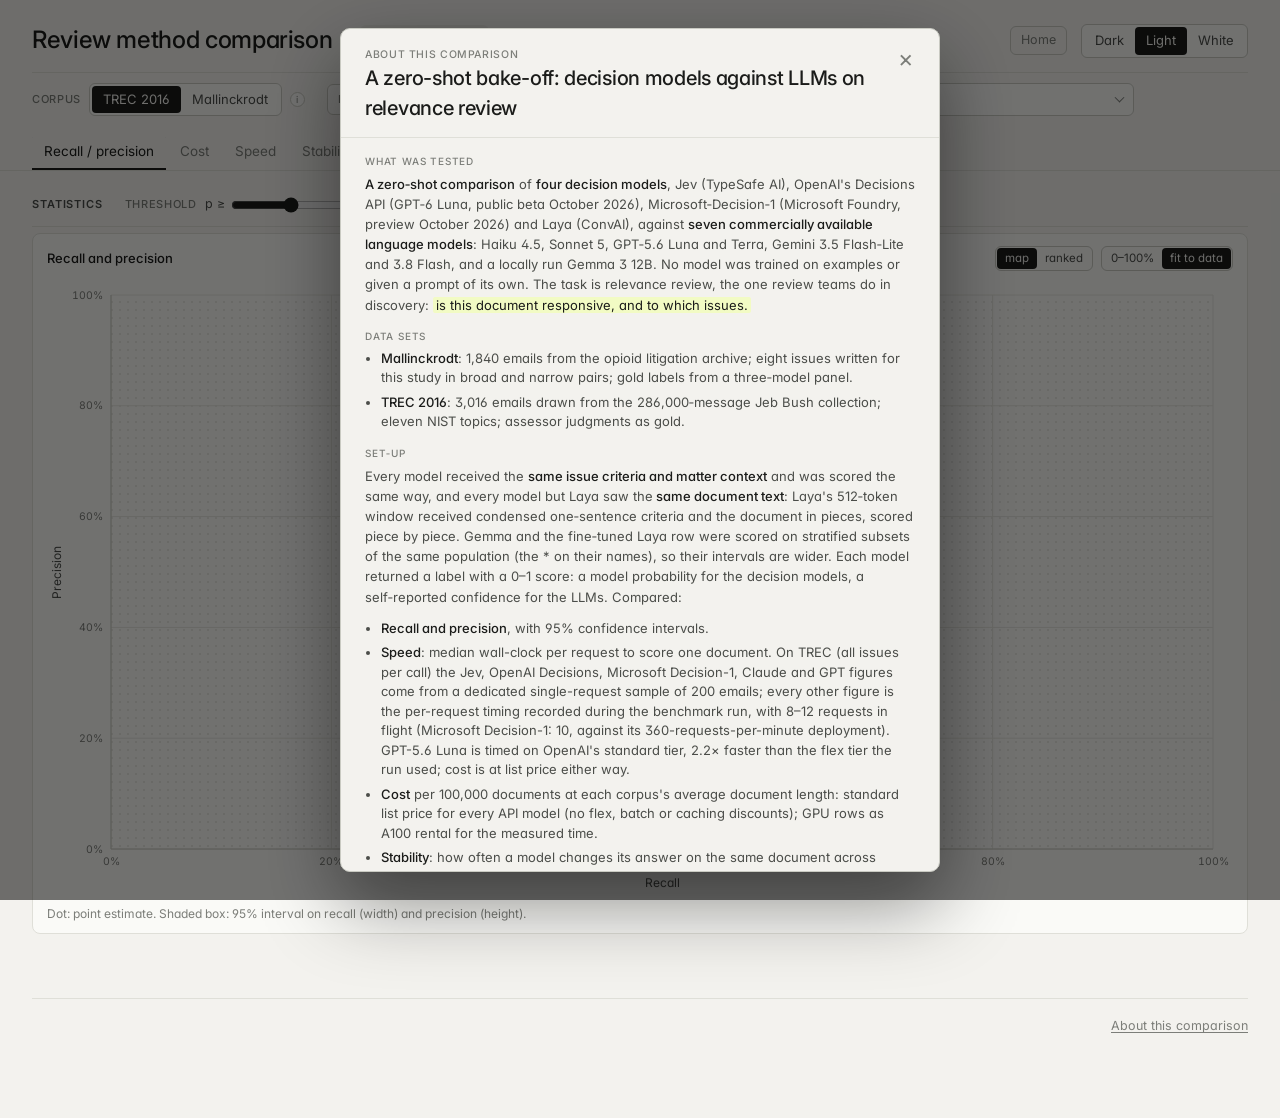
==== commit dc96c6d3: "deploy 2026-10-15T16:06Z" ====
--- a/b.html
+++ b/b.html
@@ -3,8 +3,7 @@
   <head>
     <meta charset="UTF-8" />
     <meta name="viewport" content="width=device-width, initial-scale=1.0" />
-    <meta name="robots" content="noindex, nofollow" />
-    <title>Jev vs Frontier LLMs: A Zero-Shot Bakeoff · B</title>
+    <title>Review method comparison · B</title>
     <meta name="description" content="A zero-shot bake-off: two decision models against seven LLMs on discovery relevance review, same criteria and documents once, no training on examples, no prompt iteration." />
     <link rel="preconnect" href="https://fonts.googleapis.com" />
     <link rel="preconnect" href="https://fonts.gstatic.com" crossorigin />
@@ -12,14 +11,17 @@
       href="https://fonts.googleapis.com/css2?family=Inter:wght@400;500;600&display=swap"
       rel="stylesheet"
     />
-    <script type="module" crossorigin src="./assets/b-BPiSNYaV.js"></script>
-    <link rel="modulepreload" crossorigin href="./assets/styles-BJXw96-9.js">
-    <link rel="modulepreload" crossorigin href="./assets/PRScatter-CIzg6mvV.js">
-    <link rel="modulepreload" crossorigin href="./assets/TarReviewer-CC4AL0-M.js">
-    <link rel="modulepreload" crossorigin href="./assets/Disclaimer-CFoBvuZ4.js">
-    <link rel="modulepreload" crossorigin href="./assets/App-B6L2mNlQ.js">
-    <link rel="modulepreload" crossorigin href="./assets/opsRows-CGtyStRU.js">
-    <link rel="stylesheet" crossorigin href="./assets/styles-5dTJzB_X.css">
+    <script type="module" crossorigin src="./assets/b-DUKWunb2.js"></script>
+    <link rel="modulepreload" crossorigin href="./assets/styles-Xh6eVduI.js">
+    <link rel="modulepreload" crossorigin href="./assets/data-CYS6ypsq.js">
+    <link rel="modulepreload" crossorigin href="./assets/ReviewCostControl-BDJT2DHU.js">
+    <link rel="modulepreload" crossorigin href="./assets/TarReviewer-07SPvJ-4.js">
+    <link rel="modulepreload" crossorigin href="./assets/Disclaimer-BlJvV3gq.js">
+    <link rel="modulepreload" crossorigin href="./assets/App-ClDnDgrW.js">
+    <link rel="modulepreload" crossorigin href="./assets/opsRows-BirWSubx.js">
+    <link rel="stylesheet" crossorigin href="./assets/styles-Bx_ryzWv.css">
+    <link rel="stylesheet" crossorigin href="./assets/ReviewCostControl-Bl-ifvfh.css">
+    <link rel="stylesheet" crossorigin href="./assets/App-CAEgCHbf.css">
   </head>
   <body>
     <div id="root"></div>
--- a/assets/styles-Bx_ryzWv.css
+++ b/assets/styles-Bx_ryzWv.css
@@ -0,0 +1 @@
+:root{--sans: "Inter", -apple-system, BlinkMacSystemFont, "Segoe UI", sans-serif;--ease: cubic-bezier(.2, .7, .2, 1);--bg: #f3f2ee;--bg-2: #eae9e3;--panel: #fafaf7;--ink: #1b1c1a;--ink-2: #4b4d49;--ink-3: #7c7e79;--ink-4: #a7a9a3;--line: #dfdfd8;--line-2: #c9cac2;--grid: #e6e6df;--dots: #c6c7bf;--axis: #c9cac2;--box-alpha: .14;--box-stroke-w: .75;--bar-alpha: .55;--hl: #f2fbc4;--hl-line: #d6e88f;--tk-tag: #3a6ea5;--tk-attr: #6c5b9e;--tk-key: #3a6ea5;--tk-str: #4f7d3f;--tk-num: #8e4a8c;--c-jev: #b52f8a;--c-jev-2: #d878b8;--c-laya: #2c5f9e;--c-laya-2: #6d9bd0;--c-laya-ft: #7a5aa8;--c-haiku: #e0954a;--c-sonnet: #b85e1c;--c-luna: #33b39a;--c-terra: #0f7a66;--c-flashlite: #d3ae2e;--c-flash: #9d7c10;--c-gemma: #7d9240;--c-oad: #0b7fa6;--c-oad-2: #4fb0d2;--c-msd: #c43b2f;--c-msd-2: #e8857a;--c-lexical: #9a9b95;--c-tar-1: #c4a7d6;--c-tar-2: #a583bf;--c-tar-3: #7f5aa3;--c-tar-4: #5a3a7e;--c-cal: #3d5a80;--c-base: #1b1c1a;--v0: #1b1c1a;--v1: #b85e1c;--v2: #e0954a;--v3: #2c5f9e;--v4: #6d9bd0;--v5: #7a5aa8;--v6: #ad8bd2;--v7: #b52f8a;--v8: #d878b8;--v9: #9d7c10;--v10: #d3ae2e;--v11: #7d9240;--v12: #7c7e79;--v13: #b8b9b3;--v14: #0f7a66;--v15: #33b39a}[data-theme=dark]{--bg: #1e2124;--bg-2: #262a2e;--panel: #23272a;--ink: #e9eae6;--ink-2: #c1c3be;--ink-3: #8b8e89;--ink-4: #62655f;--line: #2f3337;--line-2: #3d4247;--grid: #2c3034;--dots: #3a3f44;--axis: #464b50;--box-alpha: .2;--bar-alpha: .7;--hl: rgba(206, 240, 60, .14);--hl-line: rgba(206, 240, 60, .38);--tk-tag: #7fa8d8;--tk-attr: #a894d4;--tk-key: #7fa8d8;--tk-str: #93b876;--tk-num: #cc8bc0;--c-jev: #ea5fbf;--c-jev-2: #f2a1d8;--c-laya: #5b9be0;--c-laya-2: #9cc3ee;--c-laya-ft: #a98be0;--c-haiku: #f3ab5e;--c-sonnet: #e0822d;--c-luna: #5fd8bb;--c-terra: #23b39a;--c-flashlite: #ead45c;--c-flash: #c9ab2a;--c-gemma: #a9c060;--c-oad: #3fb8df;--c-oad-2: #8dd3ee;--c-msd: #ef6f62;--c-msd-2: #f6aba2;--c-lexical: #8f938e;--c-tar-1: #d7c4e6;--c-tar-2: #bfa1d8;--c-tar-3: #a380c8;--c-tar-4: #8560b0;--c-cal: #7fa2cc;--c-base: #e9eae6;--v0: #e9eae6;--v1: #e0822d;--v2: #f3ab5e;--v3: #5b9be0;--v4: #9cc3ee;--v5: #a98be0;--v6: #c9b3ec;--v7: #ea5fbf;--v8: #f2a1d8;--v9: #c9ab2a;--v10: #ead45c;--v11: #a9c060;--v12: #8b8e89;--v13: #5b5f5a;--v14: #23b39a;--v15: #5fd8bb}[data-theme=white]{--bg: #ffffff;--bg-2: #f4f5f7;--panel: #ffffff;--ink: #1a1a1a;--ink-2: #4a4c4f;--ink-3: #7a7d82;--ink-4: #a8abb0;--line: #e3e5e8;--line-2: #cfd2d6;--grid: #eef0f2;--dots: #d6d9dd;--axis: #cfd2d6;--hl: #f4fbd0;--hl-line: #dbe9a0}*{box-sizing:border-box}html,body{margin:0;padding:0}body{background:var(--bg);color:var(--ink);font-family:var(--sans);font-size:14px;line-height:1.5;-webkit-font-smoothing:antialiased;text-rendering:optimizeLegibility;font-feature-settings:"cv11","ss01";transition:background .16s,color .16s}button{font:inherit;color:inherit}svg text{-webkit-user-select:none;user-select:none;font-family:var(--sans)}.mono,.num,svg text.mono{font-family:var(--sans);font-variant-numeric:tabular-nums;font-feature-settings:"tnum","cv11"}.page{max-width:1320px;margin:0 auto;padding:24px 32px 64px}.masthead{display:flex;align-items:center;gap:28px;padding-bottom:14px;border-bottom:1px solid var(--line)}.masthead .theme{margin-left:auto}.tabs{display:inline-flex;gap:4px}.tabs button{border:0;background:none;color:var(--ink-3);font:inherit;font-size:13.5px;padding:6px 10px;border-radius:6px;cursor:pointer}.tabs button:hover{color:var(--ink)}.tabs button.on{color:var(--ink);background:var(--bg-2)}.eyebrow{font-size:11px;letter-spacing:.06em;text-transform:uppercase;color:var(--ink-3);font-weight:500}.title{font-weight:500;font-size:24px;line-height:1.2;letter-spacing:-.015em;margin:0;white-space:nowrap}.title em{font-style:normal;color:var(--ink-3)}.lede{color:var(--ink-2);font-size:14.5px;max-width:760px;margin:0}.stats{display:flex;gap:32px;flex-wrap:wrap;margin-top:2px}.stat{display:flex;flex-direction:column;gap:2px}.stat .n{font-size:18px;line-height:1.1;font-weight:500;letter-spacing:-.02em;font-variant-numeric:tabular-nums}.stat .l{font-size:12px;color:var(--ink-3)}.controls{position:sticky;top:0;z-index:30;background:color-mix(in srgb,var(--bg) 96%,transparent);-webkit-backdrop-filter:blur(10px);backdrop-filter:blur(10px);border-bottom:1px solid var(--line);margin:0 -32px;padding:10px 32px;display:flex;gap:22px;flex-wrap:wrap;align-items:center}.control{display:flex;align-items:center;gap:8px}.control>.lab{font-size:11px;color:var(--ink-3);text-transform:uppercase;letter-spacing:.06em;font-weight:500}.control>.ctl{display:contents}.seg{display:inline-flex;border:1px solid var(--line-2);border-radius:6px;padding:2px;background:var(--panel)}.seg button{border:0;background:transparent;border-radius:4px;padding:4px 11px;font-size:13px;color:var(--ink-2);cursor:pointer;transition:background .12s,color .12s;white-space:nowrap}.seg button:hover{color:var(--ink)}.seg button.on{background:var(--ink);color:var(--bg)}.seg button.seg-hl{position:relative;z-index:0}.seg button.seg-hl:before{content:"";position:absolute;top:0;right:0;bottom:0;left:0;border-radius:4px;background:var(--hl);opacity:0;z-index:-1}.seg button.seg-hl.pulse:before{animation:seg-flash .65s ease-in-out 2}@keyframes seg-flash{0%,to{opacity:0}50%{opacity:1}}.stats-row{display:flex;flex-wrap:wrap;align-items:center;gap:10px 22px;padding:10px 0 12px;margin-bottom:6px;border-bottom:1px solid var(--line)}.stats-row-lab{font-size:11px;color:var(--ink-2);text-transform:uppercase;letter-spacing:.08em;font-weight:600}.stats-row .control>.lab{white-space:nowrap}.stats-row .studio-slider input[type=range]{width:120px}.stats-row .studio-hint.small{max-width:40ch;line-height:1.3}.section{padding:14px 0 8px}.sec-head{display:flex;align-items:baseline;gap:14px;flex-wrap:wrap;margin-bottom:6px}.sec-head h2{font-weight:500;font-size:22px;margin:0;letter-spacing:-.015em}.sec-head .sub{color:var(--ink-3);font-size:13px}.pick-wrap{position:relative;display:inline-flex}.pick-btn{display:inline-flex;align-items:center;gap:8px;border:1px solid var(--line-2);background:var(--panel);border-radius:6px;padding:5px 10px;font:inherit;font-size:13px;color:var(--ink);cursor:pointer}.pick-btn:hover,.pick-wrap.open .pick-btn{border-color:var(--ink-3)}.pick-btn:focus-visible,.pick-main:focus-visible,.pick-gh:focus-visible,.pick-foot button:focus-visible,.pick-close:focus-visible,.pick-chips button:focus-visible,.tar-build-add button:focus-visible{outline:1.5px solid var(--ink-3);outline-offset:2px}.pick-btn .pick-lab{font-size:11px;color:var(--ink-3);text-transform:uppercase;letter-spacing:.06em;font-weight:500}.pick-btn .pick-sum{color:var(--ink)}.pick-btn .chev{width:6px;height:6px;border-right:1.5px solid var(--ink-3);border-bottom:1.5px solid var(--ink-3);transform:translateY(-2px) rotate(45deg);margin-left:2px}.pick-pop{position:absolute;top:calc(100% + 6px);left:0;z-index:40;min-width:300px;max-height:min(70vh,640px);overflow:auto;background:var(--panel);border:1px solid var(--line-2);border-radius:8px;padding:6px;box-shadow:0 12px 32px #00000059;width:max-content;max-width:min(92vw,760px)}.pick-head{position:sticky;top:-6px;z-index:2;display:grid;grid-template-columns:minmax(0,1fr) auto;gap:3px 14px;margin:-6px -6px 6px;padding:12px 14px 10px;background:var(--panel);border-bottom:1px solid var(--line);border-radius:8px 8px 0 0}.pick-head-copy{display:flex;flex-direction:column;gap:2px;min-width:0}.pick-head-copy strong{font-size:13px;font-weight:500}.pick-head-copy>span{color:var(--ink-3);font-size:11.5px;line-height:1.4}.pick-close{align-self:start;width:24px;height:24px;border:0;border-radius:4px;padding:0;background:none;color:var(--ink-3);font:19px/1 var(--sans);cursor:pointer}.pick-close:hover{color:var(--ink);background:var(--bg-2)}.pick-selected{grid-column:1 / -1;display:flex;align-items:flex-start;gap:7px 10px;margin-top:6px;min-width:0}.pick-selected-lab{flex:none;padding-top:3px;color:var(--ink-4);font-size:10px;font-weight:500;letter-spacing:.06em;text-transform:uppercase}.pick-chips{display:flex;flex-wrap:wrap;gap:4px;min-width:0}.pick-chips button{border:1px solid var(--line);border-radius:999px;background:var(--bg);color:var(--ink-2);padding:2px 7px 2px 9px;font:inherit;font-size:10.5px;line-height:1.4;cursor:pointer}.pick-chips button:hover{border-color:var(--ink-3);color:var(--ink)}.pick-chips button span{margin-left:3px;color:var(--ink-4)}.series-selected{display:grid;gap:4px;width:min(100%,760px);min-width:0}.series-selected-row{display:grid;grid-template-columns:auto minmax(0,1fr) auto;align-items:center;gap:7px;min-height:25px;padding:2px 5px;border:1px solid var(--line);border-radius:7px;background:var(--bg);color:var(--ink-2);font-size:10.5px}.series-selected-row>span:nth-child(2){overflow:hidden;text-overflow:ellipsis;white-space:nowrap}.series-selected-row>button,.comparison-key-row>button{border:0;background:transparent;color:var(--ink-4);cursor:pointer;font:inherit;font-size:15px;line-height:1}.series-selected-row>button:hover,.comparison-key-row>button:hover{color:var(--ink)}.series-color{position:relative;display:inline-flex;align-items:center;flex:none}.series-color>input[type=color]{width:20px;height:20px;padding:1px;border:1px solid var(--line);border-radius:5px;background:var(--panel);cursor:pointer}.series-swatches{position:absolute;z-index:8;top:calc(100% + 4px);left:0;display:none;grid-template-columns:repeat(5,18px);gap:4px;width:max-content;padding:6px;border:1px solid var(--line);border-radius:8px;background:var(--panel);box-shadow:var(--shadow)}.series-color:hover .series-swatches,.series-color:focus-within .series-swatches{display:grid}.series-swatches button{width:18px;height:18px;padding:0;border:1px solid color-mix(in srgb,var(--ink) 25%,transparent);border-radius:50%;cursor:pointer}.series-swatches button.on{outline:2px solid var(--ink);outline-offset:1px}.comparison-key{flex:none;padding:7px 10px 9px;border-top:1px solid var(--line)}.comparison-key-title{display:block;margin-bottom:5px;color:var(--ink-4);font-size:9.5px;font-weight:600;letter-spacing:.08em;text-transform:uppercase}.comparison-key>div{display:grid;grid-template-columns:repeat(auto-fit,minmax(190px,1fr));gap:4px 12px}.comparison-key-row{display:grid;grid-template-columns:auto minmax(0,1fr) auto;align-items:center;gap:6px;min-width:0;color:var(--ink-2);font-size:10.5px}.comparison-key-row>span:nth-child(2){overflow:hidden;text-overflow:ellipsis;white-space:nowrap}.comparison-key.with-thr>div{grid-template-columns:repeat(auto-fit,minmax(290px,1fr))}.comparison-key.with-thr .comparison-key-row{grid-template-columns:auto minmax(0,1fr) auto auto}.thr-none{display:inline-block;min-width:128px;text-align:center;color:var(--ink-4)}.studio-slider.thr-one{gap:4px;font-size:10.5px}.studio-slider.thr-one input[type=range]{width:72px}.studio-slider.thr-one .val{font-size:10.5px}.studio-slider.thr-one.off .val{color:var(--ink);font-weight:600}.studio-slider.mixed input[type=range]{opacity:.4}.studio-slider.mixed .val{font-style:italic}.thr-list{display:grid;gap:3px;width:100%;flex:1 1 100%}.thr-list-row{display:grid;grid-template-columns:minmax(0,1fr) auto;align-items:center;gap:10px;max-width:420px;font-size:11.5px;color:var(--ink-2)}.thr-list-row>span:first-child{overflow:hidden;text-overflow:ellipsis;white-space:nowrap}.pick-empty{color:var(--ink-4);font-size:11.5px}.pick-grps{display:flex;flex-wrap:wrap;align-items:flex-start;gap:2px 14px}.pick-pop.r{left:auto;right:0}.pick-grp{flex:1 0 auto;min-width:210px}.pick-grp{padding:4px 0 6px}.pick-gh{display:flex;width:100%;justify-content:space-between;align-items:baseline;border:0;background:none;font:inherit;font-size:10.5px;letter-spacing:.06em;text-transform:uppercase;color:var(--ink-3);font-weight:500;padding:4px 8px;cursor:pointer;border-radius:4px}.pick-gh:hover{color:var(--ink);background:var(--bg-2)}.pick-gh .n{font-size:10.5px;letter-spacing:0;text-transform:none;color:var(--ink-4)}.pick-sh{margin:4px 8px 1px;padding-top:4px;border-top:1px solid var(--line);color:var(--ink-4);font-size:9.5px;font-weight:500;letter-spacing:.055em;text-transform:uppercase}.pick-gh+div>.pick-sh{margin-top:0;padding-top:1px;border-top:0}.pick-row{display:flex;align-items:center;border-radius:5px}.pick-row:hover{background:var(--bg-2)}.pick-main{flex:1;display:flex;align-items:center;gap:8px;border:0;background:none;font:inherit;font-size:12.5px;color:var(--ink-3);padding:4px 8px;cursor:pointer;text-align:left;border-radius:5px;white-space:nowrap}.pick-row.on .pick-main{color:var(--ink)}.pick-main .box{width:12px;height:12px;border-radius:3px;border:1px solid var(--line-2);flex:none;position:relative}.pick-main .box.on{background:var(--ink);border-color:var(--ink)}.pick-main .box.on:after{content:"";position:absolute;left:3.5px;top:1px;width:3px;height:6px;border-right:1.5px solid var(--bg);border-bottom:1.5px solid var(--bg);transform:rotate(45deg)}.pick-main .mark{display:inline-flex;align-items:center;flex:none}.pick-row:not(.on) .mark{opacity:.6;filter:grayscale(1)}.pick-row:not(.on) .mark>span:not(.sw){color:var(--ink-3)!important}.pick-main .sw{width:9px;height:9px;border-radius:2px;display:inline-block}.pick-main .pick-dot{width:9px;height:9px;border-radius:50%;display:inline-block}.pick-main .star{color:var(--ink-3);font-size:11px}.pick-main .sub{color:var(--ink-4)}.pick-i{width:16px;height:16px;border-radius:50%;border:1px solid var(--line-2);background:none;color:var(--ink-3);font:inherit;font-size:9.5px;display:inline-flex;align-items:center;justify-content:center;cursor:pointer;margin-right:6px;opacity:0}.pick-row:hover .pick-i{opacity:1}.pick-i:hover{color:var(--ink);border-color:var(--ink-3)}.pick-foot{position:sticky;bottom:-6px;z-index:2;width:calc(100% + 12px);display:flex;gap:12px;align-items:center;border-top:1px solid var(--line);background:var(--panel);margin:4px -6px -6px;padding:9px 14px 10px;border-radius:0 0 8px 8px}.pick-foot button{border:0;background:none;font:inherit;font-size:11.5px;color:var(--ink-3);cursor:pointer;padding:0}.pick-foot button:hover{color:var(--ink)}.pick-foot-r{margin-left:auto}.pick-note{color:var(--ink-4);font-size:11px;line-height:1.4;max-width:460px;display:inline-block;white-space:normal;text-align:right}.tar-pick .pick-pop{min-width:min(760px,calc(100vw - 24px))}.tar-pick .pick-grp{min-width:224px}.tar-build-pop{min-width:min(680px,calc(100vw - 24px))}.tar-build-body{display:grid;grid-template-columns:repeat(2,minmax(0,1fr));gap:12px 18px;padding:8px 10px 12px}.tar-build-field{display:flex;flex-direction:column;align-items:flex-start;gap:5px;min-width:0}.tar-build-field.wide{grid-column:1 / -1}.tar-build-field>span:first-child{color:var(--ink-3);font-size:10px;font-weight:500;letter-spacing:.055em;text-transform:uppercase}.tar-build-field .seg{flex-wrap:wrap}.tar-build-field .seg button{padding:4px 9px;font-size:12px}.tar-build-field .select select{min-width:160px;padding-top:5px;padding-bottom:5px;font-size:12px}.tar-build-add{grid-column:1 / -1;display:flex;align-items:center;justify-content:space-between;gap:16px;margin-top:2px;padding:10px 11px;border:1px solid var(--line);border-radius:6px;background:var(--bg)}.tar-build-add>div{display:flex;flex-direction:column;gap:2px;min-width:0}.tar-build-add b{overflow:hidden;color:var(--ink-2);font-size:11.5px;font-weight:500;text-overflow:ellipsis;white-space:nowrap}.tar-build-add span{color:var(--ink-4);font-size:10.5px}.tar-build-add button{flex:none;border:0;border-radius:5px;padding:6px 10px;background:var(--ink);color:var(--bg);font:inherit;font-size:11.5px;cursor:pointer}.tar-build-add button:disabled{background:var(--bg-2);color:var(--ink-4);cursor:default}@media(max-width:640px){.page{padding-left:16px;padding-right:16px}.controls{margin-left:-16px;margin-right:-16px;padding-left:16px;padding-right:16px;gap:10px 14px}.pick-pop{position:fixed;left:12px!important;right:12px!important;top:12px;bottom:12px;width:auto;min-width:0!important;max-width:none!important;max-height:none}.pick-grp{min-width:min(260px,100%)}.pick-selected{flex-direction:column;gap:4px}.pick-selected-lab{padding-top:0}.pick-foot{flex-wrap:wrap}.pick-foot-r{width:100%;margin-left:0}.pick-note{text-align:left}.tar-build-body{grid-template-columns:minmax(0,1fr)}.tar-build-field.wide,.tar-build-add{grid-column:1}.tar-build-add{align-items:flex-start;flex-direction:column}}.dash{display:grid;grid-template-columns:minmax(0,1fr) 440px;gap:14px;align-items:stretch}.dash .stack{display:flex;flex-direction:column;gap:14px;min-width:0}.dash .card{min-width:0}@media(max-width:1000px){.dash{grid-template-columns:1fr}}.tar-chart-note{margin:0 0 10px;padding:7px 10px;border:1px solid var(--line);border-radius:6px;background:color-mix(in srgb,var(--panel) 72%,var(--bg));color:var(--ink-3);font-size:12px}.tar-chart-note b{color:var(--ink-2);font-weight:500}.tar-depth-grid{display:grid;grid-template-columns:repeat(2,minmax(0,1fr));gap:14px;margin-top:14px}.tar-depth-head{grid-column:1 / -1;display:flex;align-items:flex-end;justify-content:space-between;gap:16px;padding:1px 2px 0}.tar-depth-head h2{margin:0 0 3px;color:var(--ink);font-size:14px;font-weight:500}.tar-depth-head>div>span{color:var(--ink-3);font-size:11.5px}.tar-depth-metric{display:flex;align-items:center;gap:8px;flex:none}.tar-depth-metric>span{color:var(--ink-4);font-size:10px;font-weight:500;letter-spacing:.06em;text-transform:uppercase}.tar-depth-metric .seg{padding:1px}.tar-depth-metric .seg button{padding:3px 10px;font-size:11.5px}.tar-depth-card{min-width:0;overflow:hidden}.tar-depth-chart{position:relative;min-width:0}.tar-depth-chart svg{display:block;max-width:100%}.tar-depth-key{display:flex;flex-wrap:wrap;justify-content:flex-end;gap:5px 13px;min-height:18px;margin:1px 4px 0;color:var(--ink-3);font-size:10.5px}.tar-depth-key>span{display:inline-flex;align-items:center;gap:5px;white-space:nowrap}.tar-depth-key .series-color>input[type=color]{width:16px;height:16px;border-radius:4px}.tar-depth-key i{width:14px;height:2px;border-radius:2px}.tar-depth-empty{display:grid;place-items:center;min-height:260px;color:var(--ink-4);font-size:12px;text-align:center}.tar-depth-note{grid-column:1 / -1;margin:-2px 2px 0;color:var(--ink-3);font-size:11.5px;line-height:1.45}.tar-depth-note b{color:var(--ink-2);font-weight:500}.tar-depth-fold{margin-top:14px;padding-top:10px;border-top:1px solid var(--line)}.tar-depth-fold>summary{display:flex;align-items:baseline;gap:9px;cursor:pointer;list-style:none;font-size:13px}.tar-depth-fold>summary::-webkit-details-marker{display:none}.tar-depth-fold>summary:before{content:"";flex:none;align-self:center;width:6px;height:6px;margin:0 2px 0 3px;border-right:1.5px solid var(--ink-3);border-bottom:1.5px solid var(--ink-3);transform:rotate(-45deg);transition:transform .12s var(--ease),border-color .12s}.tar-depth-fold[open]>summary:before{transform:translateY(-1px) rotate(45deg)}.tar-depth-fold>summary:hover:before{border-color:var(--ink)}.tar-depth-fold>summary:focus-visible{outline:1.5px solid var(--ink-3);outline-offset:2px;border-radius:4px}.tar-depth-fold-t{color:var(--ink);font-weight:500}.tar-depth-fold-s{color:var(--ink-3);font-size:11.5px}.tar-depth-fold>.tar-depth-grid{margin-top:10px}@media(max-width:900px){.tar-depth-grid{grid-template-columns:minmax(0,1fr)}}@media(max-width:520px){.tar-depth-head{align-items:flex-start;flex-direction:column;gap:9px}.tar-depth-metric{width:100%;justify-content:space-between}}.dash.ranked{grid-template-columns:minmax(0,1fr)}.dash.ranked>.card{grid-column:1 / -1}.dash.ranked .stack{display:grid;grid-auto-flow:column;grid-auto-columns:minmax(0,1fr)}@media(max-width:900px){.dash.ranked .stack{grid-auto-flow:row;grid-auto-columns:auto}}.cmp-tabs{flex-basis:100%;display:flex;align-items:center;margin:-4px 0 -10px}.cmp-tabs .seg{border:0;background:none;padding:0;border-radius:0;gap:2px;flex-wrap:wrap}.cmp-tabs .seg button{padding:7px 12px 9px;font-size:13.5px;color:var(--ink-3);border-radius:6px 6px 0 0}.cmp-tabs .seg button:hover{color:var(--ink);background:var(--bg-2)}.cmp-tabs .seg button.on{background:none;color:var(--ink);box-shadow:inset 0 -2px 0 var(--ink)}.cmp-full .card-t,.cmp-full .card-t .right{flex-wrap:wrap;row-gap:6px}.masthead .variant{font-size:12px;color:var(--ink-3);text-decoration:none;border:1px solid var(--line-2);border-radius:999px;padding:2px 10px;white-space:nowrap}.masthead .variant:hover{color:var(--ink);border-color:var(--ink-3)}.select{position:relative}.select select{-moz-appearance:none;appearance:none;-webkit-appearance:none;border:1px solid var(--line-2);background:var(--panel);border-radius:6px;padding:6px 30px 6px 10px;font:inherit;font-size:13px;color:var(--ink);cursor:pointer}.select:after{content:"";position:absolute;right:11px;top:50%;width:6px;height:6px;border-right:1.5px solid var(--ink-3);border-bottom:1.5px solid var(--ink-3);transform:translateY(-70%) rotate(45deg);pointer-events:none}.card{background:var(--panel);border:1px solid var(--line);border-radius:8px;padding:12px 14px 10px;position:relative}.card.fill{display:flex;flex-direction:column}.card.fill .chart-fill{flex:1;position:relative}.card-t{display:flex;align-items:center;gap:8px;margin-bottom:6px}.card-t .seg{padding:1px}.card-t .seg button{padding:2px 8px;font-size:11.5px}.card-t h3{margin:0;font-size:13px;font-weight:500;color:var(--ink);white-space:nowrap}.card-t .unit{color:var(--ink-3);font-size:12px;white-space:nowrap;overflow:hidden;text-overflow:ellipsis;min-width:0;flex:1}.card-t .right{margin-left:auto;display:flex;align-items:center;gap:8px;flex:none}.card [data-tip-host]{min-width:0}.hint{position:relative;display:inline-flex}.hint>.i{display:inline-flex;align-items:center;justify-content:center;width:15px;height:15px;padding:0;border-radius:50%;border:1px solid var(--line-2);color:var(--ink-3);font:inherit;font-size:9.5px;cursor:pointer;line-height:1;background:var(--panel)}.hint>.i:hover,.hint.open>.i{border-color:var(--ink-3);color:var(--ink)}.hint>.i:focus-visible{outline:1.5px solid var(--ink-3);outline-offset:1px}.hint .pop{position:absolute;top:calc(100% + 7px);right:0;z-index:45;width:360px;max-width:calc(100vw - 24px);background:var(--panel);color:var(--ink);border:1px solid var(--line);border-radius:8px;padding:10px 12px 11px;font-size:12px;line-height:1.45;font-weight:400;text-align:left;white-space:normal;box-shadow:0 6px 20px #00000024}[data-theme=dark] .hint .pop{box-shadow:0 8px 24px #0006;border-color:var(--line-2)}.hint .pop.l{right:auto;left:0}.hint .pop.up{top:auto;bottom:calc(100% + 7px)}.hint .pop .t{font-size:12.5px;font-weight:500;color:var(--ink);margin-bottom:8px}.hint .pop dl{display:grid;grid-template-columns:max-content minmax(0,1fr);gap:6px 12px;margin:0}.hint .pop dl .row{display:contents}.hint .pop dt{font-size:10px;letter-spacing:.05em;text-transform:uppercase;color:var(--ink-3);font-weight:500;padding-top:2px;max-width:92px}.hint .pop dd,.hint .pop p{margin:0;font-size:12px;color:var(--ink-2)}.hint .pop .more{display:inline-block;margin-top:10px;padding:0;border:0;background:none;font:inherit;font-size:11.5px;color:var(--ink-3);cursor:pointer;text-decoration:underline;text-underline-offset:2px}.hint .pop .more:hover{color:var(--ink)}.tip{position:absolute;z-index:50;pointer-events:none;color:var(--ink);border-radius:6px;padding:7px 10px 6px;width:max-content;min-width:150px;max-width:260px;background:color-mix(in srgb,var(--panel) 92%,transparent);backdrop-filter:blur(6px);-webkit-backdrop-filter:blur(6px);border:1px solid var(--line);box-shadow:0 4px 16px #0000001a;font-size:12px;line-height:1.4}[data-theme=dark] .tip{background:color-mix(in srgb,var(--bg-2) 92%,transparent);border-color:var(--line-2);box-shadow:0 6px 20px #00000059}.tip .t{font-weight:500;font-size:12px;margin-bottom:4px;display:flex;align-items:center;gap:7px}.tip .t .sw{width:8px;height:8px;border-radius:2px;display:inline-block;flex:none}.tip .t .ic{display:inline-flex;align-items:center;flex:none}.tip .val{display:flex;align-items:baseline;gap:2px 6px;flex-wrap:wrap}.tip .val .n{font-size:13px;font-weight:500;font-variant-numeric:tabular-nums;font-feature-settings:"tnum","cv11";white-space:nowrap}.tip .val .u{color:var(--ink-3);font-size:11.5px}.tip .kv{display:flex;justify-content:space-between;gap:14px}.tip .kv .k{color:var(--ink-3);white-space:nowrap}.tip .kv .v{font-variant-numeric:tabular-nums;font-feature-settings:"tnum","cv11";text-align:right}.tip .line,.tip .sub{color:var(--ink-3);margin-top:3px}.tip .cta{color:var(--ink-4);font-size:11px;margin-top:5px;text-align:right;letter-spacing:.02em}.sel{outline:none}.sel .hit{fill:var(--ink);fill-opacity:0;transition:fill-opacity .12s}.sel:hover .hit,.sel:focus-visible .hit{fill-opacity:.05}.sel:focus-visible .hit{fill-opacity:.09}.hl .hit{fill:var(--ink);fill-opacity:.05;transition:fill-opacity .12s}.hl text[fill="var(--ink-2)"]{fill:var(--ink)}.mv{transition:transform .32s var(--ease)}.fd{transition:opacity .48s var(--ease)}.mv.fd{transition:transform .32s var(--ease),opacity .48s var(--ease)}.tip,.hint .pop{animation:rise-2 .12s var(--ease)}.ex-back{animation:fade-in .18s var(--ease)}.ex-modal{animation:rise-4 .18s var(--ease)}@keyframes fade-in{0%{opacity:0}to{opacity:1}}@keyframes rise-2{0%{opacity:0;transform:translateY(2px)}to{opacity:1;transform:none}}@keyframes rise-4{0%{opacity:0;transform:translateY(4px)}to{opacity:1;transform:none}}.pr-box.pulse{animation:box-breathe .65s ease-in-out 2}@keyframes box-breathe{0%,to{fill-opacity:var(--box-alpha)}50%{fill-opacity:calc(var(--box-alpha) * 1.6)}}.row-dm{fill:var(--hl);fill-opacity:1;opacity:0;pointer-events:none;transition:fill-opacity .12s}.row-dm.pulse{animation:row-breathe .65s ease-in-out 2}@keyframes row-breathe{0%,to{opacity:0}50%{opacity:1}}.sel:hover .row-dm,.sel:focus-visible .row-dm,.hl .row-dm{fill-opacity:0}.row-ref{fill:var(--hl);fill-opacity:1;opacity:.55;pointer-events:none;transition:fill-opacity .12s}.sel:hover .row-ref,.sel:focus-visible .row-ref,.hl .row-ref{fill-opacity:0}@media(prefers-reduced-motion:reduce){*,*:before,*:after{transition-duration:0s!important;animation-duration:0s!important}.pr-box.pulse,.row-dm.pulse,.seg button.seg-hl.pulse:before{animation:none}}.pick-main .lbl{display:inline-flex;align-items:center;gap:8px;position:relative}.pick-main .lbl .nm{color:var(--ink);font-weight:400}.pick-row.dis .pick-main .lbl .nm{color:inherit}.decider-tag{display:inline-block;vertical-align:.15em;margin-left:8px;padding:0 5px;border:1px solid var(--line-2);border-radius:2px;color:var(--ink-2);font-size:10px;line-height:1.5;font-weight:500;letter-spacing:.06em;text-transform:uppercase;white-space:nowrap}.fact .decider-tag{margin-left:5px;vertical-align:.1em}.legend-note{color:var(--ink-3);font-size:12px;margin-top:8px;display:flex;gap:18px;flex-wrap:wrap;align-items:center}.legend-note .k{display:inline-flex;align-items:center;gap:6px}.empty{color:var(--ink-4);font-size:13px;padding:40px 0;text-align:center}.tradeoff-lede{margin:-2px 0 8px;color:var(--ink-3);font-size:12px;line-height:1.45;max-width:100ch}.tradeoff-target{width:4.2em;font:inherit;font-size:12.5px;color:var(--ink);background:var(--panel);border:1px solid var(--line-2);border-radius:5px;padding:2px 4px;font-variant-numeric:tabular-nums}.tradeoff-table{width:100%;border-collapse:collapse;font-size:12px;margin-top:2px}.tradeoff-table th,.tradeoff-table td{padding:6px 12px 6px 0;border-bottom:1px solid var(--line);text-align:left;vertical-align:middle;white-space:nowrap}.tradeoff-table th:last-child,.tradeoff-table td:last-child{padding-right:0}.tradeoff-table thead th{font-size:10px;letter-spacing:.05em;text-transform:uppercase;color:var(--ink-3);font-weight:500;padding-top:2px}.tradeoff-table tbody th{font-weight:500;color:var(--ink)}.tradeoff-table tbody tr:last-child th,.tradeoff-table tbody tr:last-child td{border-bottom:0}.tradeoff-table .num{text-align:right;font-variant-numeric:tabular-nums;font-feature-settings:"tnum","cv11"}.tradeoff-table tbody tr{transition:background-color .12s}.tradeoff-table tbody tr.hl{background:color-mix(in srgb,var(--ink) 5%,transparent)}.tradeoff-table td.delta{color:var(--ink-3)}.tradeoff-table tr.moved td.delta{color:var(--ink)}.tradeoff-table .dim{color:var(--ink-4);font-weight:400}.tradeoff-table .studio-slider input[type=range]{width:150px}.tradeoff-name{display:inline-flex;align-items:center;gap:7px}.tradeoff-link{border:0;background:none;font:inherit;color:inherit;cursor:pointer;padding:0;text-align:left}.tradeoff-link:hover{text-decoration:underline}.tradeoff-empty{color:var(--ink-4);font-size:12px;padding:18px 0}.tradeoff-wrap{overflow-x:auto}.pr-curves .pr-mark g:focus-visible .pr-mark-ring{opacity:1!important}.pr-curves .pr-mark g:active{cursor:grabbing}.pr-curves .iso-f1{opacity:.8}.notes{margin-top:56px;border-top:1px solid var(--line);padding:18px 0;display:flex;align-items:center;gap:12px}.notes-t{color:var(--ink-3);font-size:12.5px}.masthead .theme{display:inline-flex;align-items:center;gap:14px}.home-link{font-size:12.5px;color:var(--ink-3);text-decoration:none;border:1px solid var(--line-2);border-radius:6px;padding:4px 10px;white-space:nowrap}.home-link:hover{color:var(--ink);border-color:var(--ink-3)}.landing{max-width:980px}.landing-lede{margin:24px 0 0;color:var(--ink-2);font-size:14.5px;line-height:1.55;max-width:760px}.landing-facts{margin:8px 0 0;color:var(--ink-3);font-size:12.5px}.landing-grid{display:grid;grid-template-columns:repeat(auto-fill,minmax(290px,1fr));gap:12px;margin-top:26px}.landing-card{display:flex;flex-direction:column;gap:5px;padding:14px 16px 13px;color:inherit;text-decoration:none;transition:border-color .16s var(--ease)}.landing-card:hover{border-color:var(--ink-3)}.landing-card:focus-visible{outline:1.5px solid var(--ink-3);outline-offset:2px}.landing-card .kicker{font-size:10.5px;letter-spacing:.06em;text-transform:uppercase;color:var(--ink-4);font-weight:500}.landing-card h3{margin:0;font-size:14.5px;font-weight:500;color:var(--ink)}.landing-card p{margin:0;color:var(--ink-2);font-size:13px;line-height:1.5}.landing-card .do{margin-top:auto;padding-top:6px;color:var(--ink-3);font-size:12px;line-height:1.45}.landing-h{margin:30px 0 0;font-size:11px;letter-spacing:.06em;text-transform:uppercase;color:var(--ink-4);font-weight:500}.landing-grid-small{margin-top:10px}.landing-card-small{padding:11px 14px 10px;gap:3px}.landing-card-small h3{font-size:13.5px}.landing-card-small p{font-size:12.5px;color:var(--ink-3)}.landing-card .ext{color:var(--ink-4);font-size:12px}.landing-also{margin:22px 0 0;color:var(--ink-3);font-size:12.5px;line-height:1.5;max-width:760px}.landing-also a{color:var(--ink);text-decoration:underline;text-underline-offset:2px}.disc-link{margin-left:auto;border:0;background:none;padding:0;color:var(--ink-3);font-size:12.5px;cursor:pointer;text-decoration:underline;text-underline-offset:2px}.disc-link:hover{color:var(--ink)}.ex-modal.disclaimer{width:min(600px,100%);height:auto;max-height:100%}.disc-body{padding:14px 24px 22px;overflow:auto}.disc-body p{margin:0 0 12px;font-size:13px;line-height:1.55;color:var(--ink-2)}.disc-body h4{margin:14px 0 5px;font-size:10px;font-weight:500;letter-spacing:.08em;text-transform:uppercase;color:var(--ink-3)}.disc-body h4:first-child{margin-top:2px}.disc-body ul{margin:0 0 12px;padding-left:16px}.disc-body li{margin:0 0 5px;font-size:13px;line-height:1.5;color:var(--ink-2)}.disc-body li b,.disc-body p b{font-weight:500;color:var(--ink)}.disc-body mark{background:var(--hl, #f2fbc4);color:var(--ink);padding:0 3px;border-radius:2px;box-decoration-break:clone;-webkit-box-decoration-break:clone}[data-theme=dark] .disc-body mark{background:var(--hl, rgba(206, 240, 60, .16))}.disc-body a{color:var(--ink);text-decoration:underline;text-underline-offset:2px}.disc-note{margin-top:18px;text-align:center;color:var(--ink-4);font-size:11.5px}.ex-modal.method{width:min(1120px,100%);height:auto;max-height:min(900px,100%)}.method-body{flex:1;min-height:0;overflow:auto;padding:0 24px 20px}.fact{width:100%;min-width:880px;border-collapse:separate;border-spacing:0;table-layout:fixed;font-size:12px;line-height:1.45;margin-top:4px}.fact.two{margin-top:22px}.fact thead th{position:sticky;top:0;z-index:1;background:var(--bg);text-align:left;font-weight:500;font-size:12.5px;color:var(--ink);padding:16px 14px 8px 0;border-bottom:1px solid var(--line-2);vertical-align:bottom}.fact thead th:first-child{font-size:10.5px;letter-spacing:.06em;text-transform:uppercase;color:var(--ink-3);width:136px}.fact.two thead th:last-child{font-weight:400;color:var(--ink-3);font-size:12px}.fact-sub{display:block;color:var(--ink-3);font-size:11px;font-weight:400;margin-top:1px}.fact tbody th{font-size:10px;letter-spacing:.05em;text-transform:uppercase;color:var(--ink-3);font-weight:500;text-align:left;vertical-align:top;padding:10px 12px 10px 0;line-height:1.4}.fact tbody td{color:var(--ink-2);vertical-align:top;padding:9px 16px 9px 0}.fact tbody th,.fact tbody td{border-bottom:1px solid var(--line)}.fact tbody tr:last-child th,.fact tbody tr:last-child td{border-bottom:0}.fact .n{color:var(--ink);font-variant-numeric:tabular-nums;font-feature-settings:"tnum","cv11"}.fact b,.hint .pop b{font-weight:500;color:var(--ink)}.fact mark,.hint .pop mark{display:inline;background:var(--hl, #f2fbc4);color:var(--ink);padding:0 3px;border-radius:2px;box-decoration-break:clone;-webkit-box-decoration-break:clone}[data-theme=dark] .fact mark,[data-theme=dark] .hint .pop mark{background:var(--hl, rgba(206, 240, 60, .16))}.ex-btn{border:1px solid var(--line-2);background:none;color:var(--ink-3);font-size:10.5px;letter-spacing:.04em;text-transform:uppercase;border-radius:4px;padding:2px 7px;cursor:pointer;line-height:1.5;flex:none}.ex-btn:hover{color:var(--ink);border-color:var(--ink-3)}.sec-head .ex-btn{margin-left:auto}.ex-back{position:fixed;top:0;right:0;bottom:0;left:0;background:#0000008c;z-index:200;display:flex;align-items:center;justify-content:center;padding:28px}.ex-modal{background:var(--bg);color:var(--ink);border:1px solid var(--line-2);border-radius:10px;width:min(1320px,100%);height:min(900px,100%);display:flex;flex-direction:column;box-shadow:0 30px 80px #00000073;overflow:hidden}.ex-head{display:flex;align-items:flex-start;justify-content:space-between;gap:20px;padding:18px 24px 14px;border-bottom:1px solid var(--line)}.ex-head h2{margin:0;font-size:20px;font-weight:500;letter-spacing:-.015em}.ex-title>.decider-tag{align-self:flex-end;margin-bottom:5px}.ex-title{display:flex;align-items:flex-end;flex-wrap:wrap;gap:6px 14px}.ex-menu{position:relative;display:inline-flex;flex-direction:column;align-items:flex-start;gap:3px}.ex-menu-cap{font-size:10px;font-weight:500;letter-spacing:.08em;text-transform:uppercase;color:var(--ink-4);line-height:1}.ex-menu-b{display:inline-flex;align-items:center;gap:8px;margin:0;padding:4px 8px 4px 10px;font:inherit;font-size:13px;font-weight:500;letter-spacing:0;color:var(--ink);background:var(--panel);border:1px solid var(--line-2);border-radius:6px;cursor:pointer;text-align:left;line-height:1.2;transition:border-color .12s,background-color .12s,box-shadow .12s}.ex-menu-b:hover,.ex-menu.open .ex-menu-b{border-color:var(--ink-3)}.ex-menu.open .ex-menu-b{box-shadow:0 0 0 3px color-mix(in srgb,var(--ink-3) 14%,transparent)}.ex-menu-b:focus-visible{outline:1.5px solid var(--ink-3);outline-offset:2px}.ex-chev{display:inline-block;flex:none;color:var(--ink-3);transition:transform .12s,color .12s}.ex-menu-b:hover .ex-chev,.ex-menu.open .ex-chev{color:var(--ink)}.ex-menu.open .ex-chev{transform:rotate(180deg)}.ex-menu-pop{position:fixed;z-index:240;min-width:200px;max-width:calc(100vw - 16px);background:var(--panel);color:var(--ink);border:1px solid var(--line);border-radius:8px;padding:4px;font-size:13px;font-weight:400;letter-spacing:0;line-height:1.4;text-align:left;box-shadow:0 6px 20px #00000024;display:flex;flex-direction:column;max-height:60vh;animation:rise-2 .12s var(--ease)}[data-theme=dark] .ex-menu-pop{box-shadow:0 8px 24px #0006;border-color:var(--line-2)}.ex-menu-pop.wide{width:300px}.ex-menu-list{overflow:auto;min-height:0;display:flex;flex-direction:column;gap:1px}.ex-mi{display:grid;grid-template-columns:14px minmax(0,1fr);gap:8px;align-items:start;padding:6px 10px 6px 8px;border:0;border-radius:5px;background:none;color:var(--ink);font:inherit;text-align:left;cursor:pointer;width:100%}.ex-mi:hover,.ex-mi:focus-visible{background:var(--bg-2);outline:none}.ex-mi.on{color:var(--ink)}.ex-mi-chk{color:var(--ink);font-size:11px;line-height:1.4;padding-top:1px;text-align:center}.ex-mi-body{display:flex;flex-direction:column;gap:1px;min-width:0}.ex-mi-l{display:flex;align-items:baseline;gap:8px;flex-wrap:wrap}.ex-mi-l .tag{font-size:10px;color:var(--ink-4);letter-spacing:.02em}.ex-menu-foot{flex:none;color:var(--ink-4);font-size:10.5px;letter-spacing:.04em;padding:6px 10px 4px;border-top:1px solid var(--line);margin-top:3px}.ex-eyebrow{font-size:10.5px;letter-spacing:.06em;text-transform:uppercase;color:var(--ink-3);font-weight:500}.ex-head-ctl{display:flex;align-items:center;gap:14px}.ex-close{border:0;background:none;color:var(--ink-3);font-size:24px;line-height:1;cursor:pointer;padding:0 2px}.ex-close:hover{color:var(--ink)}.ex-body{display:flex;flex-direction:column;flex:1;min-height:0}.ex-main{flex:1;min-height:0;padding:18px 24px 24px;overflow:auto;min-width:0}.ex-lead{margin:0 0 16px;color:var(--ink);font-size:14px;line-height:1.6}.ex-lead b,.ex-intro b,.ex-note b{font-weight:600;color:var(--ink)}.ex-lead mark{background:var(--hl);color:var(--ink);padding:1px 3px;margin:0 -1px;border-radius:2px;box-decoration-break:clone;-webkit-box-decoration-break:clone}.ex-intro{margin:0 0 10px;color:var(--ink-2);font-size:13.5px;line-height:1.55}.ex-note{margin:0 0 18px;color:var(--ink);font-size:13.5px;line-height:1.55;padding:10px 14px;border-left:2px solid var(--c-jev);background:var(--hl);border-radius:0 6px 6px 0}.ex-sec{display:flex;align-items:baseline;gap:10px;flex-wrap:wrap;margin:18px 0 12px;padding-top:14px;border-top:1px solid var(--line)}.ex-sec-t{font-size:11px;font-weight:500;letter-spacing:.08em;text-transform:uppercase;color:var(--ink-3)}.ex-cols{display:grid;grid-template-columns:minmax(0,58fr) minmax(0,42fr);gap:20px;align-items:start}.ex-col{background:var(--panel);border:1px solid var(--line);border-radius:8px;padding:14px 16px 12px;min-width:0}.ex-col-t{font-size:13px;font-weight:500;margin-bottom:10px;display:flex;align-items:baseline;gap:10px;flex-wrap:wrap}.ex-col-s{color:var(--ink-3);font-size:12px;font-weight:400}.ex-col-s b{color:var(--ink-2);font-weight:500}.ex-out-t{margin-top:18px;flex-direction:column;align-items:stretch;gap:3px}.ex-out-row{display:flex;align-items:center;justify-content:space-between;gap:10px;flex-wrap:wrap}.ex-out-row .seg{padding:1.5px}.ex-out-row .seg button{padding:2px 8px;font-size:11.5px;font-weight:400}.ex-obj{display:flex;flex-direction:column;gap:2px}.ex-row{display:grid;grid-template-columns:118px minmax(0,1fr);gap:10px;padding:4px 8px 4px 10px;margin-left:-10px;border-left:2px solid transparent;border-radius:0 4px 4px 0}.ex-row.chg{border-left-color:var(--c-jev);background:color-mix(in srgb,var(--c-jev) 9%,transparent)}.ex-row.sub{border-left-color:color-mix(in srgb,var(--c-jev) 45%,transparent)}.ex-k{color:var(--ink-3);font-size:12px;padding-top:1px;word-break:break-word}.ex-type{display:inline-block;margin-left:6px;font-size:10px;letter-spacing:.05em;text-transform:uppercase;color:var(--ink);border:1px solid var(--line-2);border-radius:3px;padding:0 4px}.ex-v{font-size:12.5px;line-height:1.5;min-width:0}.ex-v .ex-obj{border-left:1px solid var(--line);padding-left:8px;margin-top:2px}.ex-str{white-space:pre-wrap;word-break:break-word}.ex-lit{font-family:inherit;font-variant-numeric:tabular-nums;font-feature-settings:"tnum";color:var(--ink)}.ex-arr{display:flex;flex-direction:column;gap:4px}.ex-item{display:grid;grid-template-columns:18px minmax(0,1fr);gap:6px;padding:2px 6px;margin-left:-6px;border-left:2px solid transparent}.ex-item.chg{border-left-color:var(--c-jev);background:color-mix(in srgb,var(--c-jev) 9%,transparent)}.ex-idx{color:var(--ink-4);font-size:11px;padding-top:2px}.ex-chip{border:1px solid var(--line-2);background:var(--bg);color:var(--ink-2);border-radius:4px;padding:0 6px;font-size:11.5px;cursor:pointer;line-height:1.6;margin:1px 0}.ex-chip:hover,.ex-chip.on{color:var(--ink);border-color:var(--ink-3)}.ex-inline{display:block;white-space:pre-wrap;color:var(--ink-2);font-size:12px;margin:6px 0 4px;padding:8px 10px;border:1px dashed var(--line-2);border-radius:4px;max-height:320px;overflow:auto}.ex-details summary{cursor:pointer;color:var(--ink-2);font-size:12.5px}.ex-details pre{margin:6px 0 0;font:11.5px/1.45 ui-monospace,SF Mono,Menlo,monospace;color:var(--ink-2);white-space:pre-wrap;max-height:360px;overflow:auto}.ex-json{margin:0;font:11.5px/1.5 ui-monospace,SF Mono,Menlo,monospace;color:var(--ink-2);white-space:pre-wrap;word-break:break-word}.tk-tag{color:var(--tk-tag)}.tk-attr{color:var(--tk-attr)}.tk-key{color:var(--tk-key)}.tk-str{color:var(--tk-str)}.tk-num,.tk-bool{color:var(--tk-num)}.tk-p{color:var(--ink-3)}.ex-removed{margin-top:10px;color:var(--ink-3);font-size:12px;line-height:1.45;padding-top:8px;border-top:1px dashed var(--line)}.ex-empty{color:var(--ink-4);font-size:12.5px;padding:12px 0}.ex-label{font-weight:500}.ex-label.ok .ex-gold{color:var(--ink-3)}.ex-label.bad .ex-gold{color:var(--c-sonnet)}.ex-gold{font-weight:400;font-size:12px;margin-left:6px}.ex-foot{color:var(--ink-4);font-size:11.5px;margin-top:10px;line-height:1.45}.ex-legend{display:flex;gap:22px;flex-wrap:wrap;align-items:center;padding:10px 24px;border-top:1px solid var(--line);color:var(--ink-3);font-size:12px}.ex-legend>span{display:inline-flex;align-items:center;gap:7px}.ex-sw{width:10px;height:10px;border-radius:2px;display:inline-block}.ex-sw.chg{background:color-mix(in srgb,var(--c-jev) 30%,transparent);border-left:2px solid var(--c-jev)}@media(max-width:980px){.ex-cols{grid-template-columns:1fr}}.ex-blocks{display:flex;flex-direction:column;gap:10px}.ex-block{border:1px solid var(--line);border-radius:6px;padding:8px 10px 6px 12px}.ex-block-t{font-size:11px;letter-spacing:.05em;text-transform:uppercase;color:var(--ink-3);margin-bottom:6px;font-weight:500}.ex-v .ex-blocks{margin-top:2px}.ex-row.full{grid-template-columns:1fr;gap:6px}.ex-col.pin{position:sticky;top:0}.ex-metrics{background:var(--panel);border:1px solid var(--line);border-radius:8px;padding:12px 16px;margin:0 0 18px}.ex-metrics-t{font-size:13px;font-weight:500;display:flex;align-items:center;gap:8px;flex-wrap:wrap;margin-bottom:10px}.ex-metrics-t .sw{width:9px;height:9px;border-radius:2px;display:inline-block;flex:none}.ex-metrics-t .ex-col-s{margin-left:2px}.ex-metrics-grid{display:grid;grid-template-columns:repeat(auto-fit,minmax(280px,1fr));gap:12px 28px;align-items:start}.ex-metric-t{font-size:10.5px;letter-spacing:.06em;text-transform:uppercase;color:var(--ink-3);font-weight:500;padding-bottom:5px;margin-bottom:4px;border-bottom:1px solid var(--line)}.ex-metric dl{display:grid;grid-template-columns:minmax(0,max-content) minmax(0,1fr);gap:3px 14px;margin:0;font-size:12px;line-height:1.45}.ex-metric dl .row{display:contents}.ex-metric dt{color:var(--ink-3);max-width:200px}.ex-metric dd{margin:0;color:var(--ink);text-align:right;font-variant-numeric:tabular-nums;font-feature-settings:"tnum","cv11";overflow-wrap:anywhere}.ex-metric dd.line{grid-column:1 / -1;text-align:left;color:var(--ink-2)}.ex-metric dd.hl{justify-self:end;background:var(--hl);border:1px solid var(--hl-line);border-radius:3px;padding:0 5px;margin:-1px 0;color:var(--ink)}.ex-metric-note{margin:8px 0 0;color:var(--ink-3);font-size:11.5px;line-height:1.45}.ex-same{margin:0 0 18px;color:var(--ink-3);font-size:12.5px;line-height:1.5}.ex-band{display:flex;align-items:baseline;gap:10px;flex-wrap:wrap;margin:0 0 12px}.ex-band-t{font-size:11px;font-weight:500;letter-spacing:.08em;text-transform:uppercase;color:var(--ink-3)}.ex-band-s{color:var(--ink-3);font-size:12px;display:inline-flex;align-items:center;gap:7px;min-width:0}.ex-band-s .sw{width:9px;height:9px;border-radius:2px;display:inline-block;flex:none}.ex-band-ctl{margin-left:auto;display:inline-flex;align-items:center;gap:8px;flex-wrap:wrap;align-self:center}.ex-band-ctl .seg{padding:1.5px}.ex-band-ctl .seg button{padding:2px 8px;font-size:11.5px;font-weight:400}.ex-set{margin:18px 0 0;padding:14px 0 0;border-top:1px solid var(--line)}.ex-set .ex-note{margin-bottom:14px}.ex-facts{display:grid;grid-template-columns:repeat(auto-fit,minmax(250px,1fr));gap:14px 28px;align-items:start;background:var(--panel);border:1px solid var(--line);border-radius:8px;padding:12px 16px 14px}.ex-params dd{text-align:right}.ex-params .row.chg dt,.ex-params .row.chg dd{color:var(--ink)}.ex-params .row.chg dd{justify-self:end;border-left:2px solid var(--c-jev);background:color-mix(in srgb,var(--c-jev) 9%,transparent);border-radius:0 3px 3px 0;padding:0 5px 0 6px;margin:-1px 0}.ex-example{margin:22px 0 0;padding:14px 0 0;border-top:1px solid var(--line)}.ex-pair{display:grid;grid-template-columns:minmax(0,1fr) minmax(0,1fr);gap:20px;align-items:stretch}.ex-pane{display:flex;flex-direction:column;min-width:0;min-height:320px;max-height:min(640px,70vh);background:var(--panel);border:1px solid var(--line);border-radius:8px}.ex-pane-h{flex:none;display:flex;flex-direction:column;gap:2px;padding:12px 16px 10px;border-bottom:1px solid var(--line)}.ex-pane-t{font-size:13px;font-weight:500}.ex-pane-k{color:var(--ink-3);font-weight:400}.ex-pane-b{flex:1;min-height:0;overflow:auto;padding:12px 16px 12px 22px}.ex-pane-b .ex-chip{white-space:nowrap}@media(max-width:900px){.ex-pair{grid-template-columns:minmax(0,1fr)}.ex-pane{min-height:0;max-height:520px}.ex-band-ctl{margin-left:0}}.logo{border-radius:3px;object-fit:contain;display:inline-block}.page.studio{max-width:none}.studio .controls{position:static;-webkit-backdrop-filter:none;backdrop-filter:none;gap:18px 22px}.studio-bar-r{margin-left:auto;display:inline-flex;align-items:center;gap:10px}.studio .controls.studio-presets{padding-top:7px;padding-bottom:7px;gap:12px 26px;background:color-mix(in srgb,var(--panel) 40%,var(--bg))}.studio-presets .studio-btn.small{padding:3px 9px}.studio-presets .studio-size input.name{width:170px;padding:4px 8px}.studio-preset-cur{font-size:12.5px;color:var(--ink-2);max-width:220px;overflow:hidden;text-overflow:ellipsis;white-space:nowrap}.studio-preset-cur .dot{color:var(--ink);font-weight:600}.studio-hint{color:var(--ink-3);font-size:13px}.studio-ins{margin:0 -32px;border-bottom:1px solid var(--line);background:color-mix(in srgb,var(--panel) 40%,var(--bg))}.studio-sec{border-bottom:1px solid var(--line);padding:0 32px}.studio-sec:last-child{border-bottom:0}.studio-sec-h{margin:0;font-size:inherit;font-weight:inherit;line-height:inherit}.studio-sec-h button{display:flex;align-items:center;gap:10px;width:100%;min-width:0;padding:9px 0;border:0;background:none;font:inherit;color:var(--ink);text-align:left;cursor:pointer;border-radius:4px}.studio-sec-h button:focus-visible{outline:1.5px solid var(--ink-3);outline-offset:-1px}.studio-sec-h .chev{flex:none;width:6px;height:6px;margin:0 4px 0 3px;border-right:1.5px solid var(--ink-3);border-bottom:1.5px solid var(--ink-3);transform:rotate(-45deg);transition:transform .12s var(--ease),border-color .12s}.studio-sec.open .studio-sec-h .chev{transform:translateY(-1px) rotate(45deg)}.studio-sec-h button:hover .chev{border-color:var(--ink)}.studio-sec-h .t{flex:none;font-size:12.5px;font-weight:500;letter-spacing:.01em;min-width:58px}.studio-sec-h .sum{color:var(--ink-3);font-size:12px;white-space:nowrap;overflow:hidden;text-overflow:ellipsis;min-width:0}.studio-sec-h button:hover .sum{color:var(--ink-2)}.studio-sec-b{display:grid;grid-template-columns:repeat(auto-fit,minmax(min(100%,540px),1fr));gap:6px 36px;padding:2px 0 14px 23px}.studio-sec-b .control{display:grid;grid-template-columns:92px minmax(0,1fr);column-gap:10px;align-items:start;min-height:30px}.studio-sec-b .control>.lab{padding-top:9px;line-height:1.2}.studio-sec-b .control>.ctl{display:flex;flex-wrap:wrap;align-items:center;gap:6px 10px;min-height:30px}.studio-sec-b .control.wide{grid-column:1 / -1}.studio-sec-b .studio-hint.small{line-height:1.3}.studio-sec-b .studio-swatches{display:grid;grid-template-columns:repeat(auto-fill,minmax(176px,1fr));gap:6px 14px;width:100%}.studio-sec-b .studio-swatch{display:grid;grid-template-columns:24px auto minmax(0,1fr);gap:7px;align-items:center}.studio-sec-b .studio-swatch>span{overflow:hidden;text-overflow:ellipsis;white-space:nowrap}.studio-sec-b .studio-fam{display:inline-flex;flex-wrap:wrap;align-items:center;gap:6px 14px}.studio-sec-b .studio-fam .studio-swatch{display:inline-flex}.studio-sec-b .studio-slider{gap:8px;margin-right:8px}.studio-sec-b .studio-slider input[type=range]{width:120px}.studio-sec-b .studio-slider>span:first-child{min-width:56px}@media(max-width:720px){.studio-sec-b .control{grid-template-columns:minmax(0,1fr);row-gap:2px}.studio-sec-b .control>.lab{padding-top:4px}}.studio-size{display:inline-flex;align-items:center;gap:6px}.studio-size input{width:76px;font:inherit;font-variant-numeric:tabular-nums;color:var(--ink);background:var(--panel);border:1px solid var(--line-2);border-radius:6px;padding:4px 8px}.studio-size input:disabled{color:var(--ink-4)}.studio-size .x{color:var(--ink-3)}.studio-size .unit{color:var(--ink-3);font-size:12px}.studio-axes{display:inline-flex;align-items:center;gap:14px;flex-wrap:wrap}.studio-axes .studio-size input{width:60px}.studio-stage{overflow:auto;padding:18px 0 8px}.studio-plot{position:relative;display:flex;flex-direction:column;background:var(--panel);border:1px solid transparent;border-radius:8px;padding:14px 14px 10px;min-width:320px;min-height:240px;max-width:4000px;overflow:hidden}.studio-plot.framed{border-color:var(--line)}.studio-plot.auto{min-height:0}.studio-plot .studio-grip{position:absolute;right:0;bottom:0;width:18px;height:18px;cursor:nwse-resize;touch-action:none;z-index:1}.studio-plot.auto .studio-grip{cursor:ew-resize}.studio-canvas{flex:1;position:relative;min-height:0}.studio-plot .studio-title{flex:none;font-weight:600;font-size:calc(var(--fs-legend, 12px) * 1.25);line-height:1.25;letter-spacing:-.01em;color:var(--ink);margin:0 0 10px}.studio-foot{color:var(--ink-3);font-size:12px;margin:10px 0 0;font-variant-numeric:tabular-nums}.studio-hint.small{font-size:11.5px;color:var(--ink-4)}.studio-btn{border:1px solid var(--line-2);border-radius:6px;background:var(--panel);color:var(--ink);font:inherit;font-size:13px;padding:4px 12px;cursor:pointer;white-space:nowrap}.studio-btn:hover{border-color:var(--ink-3)}.studio-btn:disabled{color:var(--ink-4);cursor:default;border-color:var(--line-2)}.studio-btn.primary{background:var(--ink);color:var(--bg);border-color:var(--ink)}.studio-btn.primary:hover{opacity:.88}.studio-btn.primary:disabled{opacity:.5;color:var(--bg)}.studio-status{font-size:12.5px;color:var(--ink-2)}.studio-status.err{color:#b3261e}.studio-btn.small{font-size:12px;padding:2px 9px}.studio-swatches{display:inline-flex;flex-wrap:wrap;align-items:center;gap:6px 14px}.studio-swatch{display:inline-flex;align-items:center;gap:6px;font-size:12.5px;color:var(--ink-2);cursor:pointer}.studio-swatch input[type=color]{width:24px;height:24px;padding:0;border:1px solid var(--line-2);border-radius:6px;background:none;cursor:pointer}.studio-swatch input[type=color]::-webkit-color-swatch-wrapper{padding:2px}.studio-swatch input[type=color]::-webkit-color-swatch{border:none;border-radius:4px}.studio-scheme{display:contents}.studio-stage.custom{background:var(--bg);padding:18px 18px 12px;border-radius:8px}.studio-swatch input.hex{width:82px;font:inherit;font-size:12px;font-variant-numeric:tabular-nums;color:var(--ink);background:var(--panel);border:1px solid var(--line-2);border-radius:6px;padding:3px 6px}.studio-size input.name{width:150px;font-variant-numeric:normal}.studio-size input.ttl{width:360px;font-variant-numeric:normal}.studio-size input.font{width:320px;font-variant-numeric:normal;font-size:12px}.studio-slider{display:inline-flex;align-items:center;gap:6px;font-size:12.5px;color:var(--ink-2)}.studio-slider input[type=range]{width:88px;margin:0;accent-color:var(--ink)}.studio-slider .val{font-variant-numeric:tabular-nums;font-size:12px;color:var(--ink-3);min-width:4ch}label.studio-btn{display:inline-block}.tar-rev{display:inline-flex;flex-wrap:wrap;align-items:center;gap:6px 12px;font-size:12.5px;color:var(--ink-2)}.tar-rev.stacked{display:flex;flex-direction:column;align-items:stretch;gap:5px;padding:4px 8px 6px;font-size:12px}.tar-rev-row{display:inline-flex;align-items:center;gap:6px}.tar-rev-row .k{color:var(--ink-3)}.tar-rev.stacked .tar-rev-row .k{min-width:68px}.tar-rev-row input[type=range]{width:96px;margin:0;accent-color:var(--ink)}.tar-rev.stacked .tar-rev-row input[type=range]{flex:1;width:auto}.tar-rev-row .val{font-variant-numeric:tabular-nums;font-size:12px;color:var(--ink);min-width:4ch}.tar-rev-btns{display:inline-flex;gap:6px}.tar-rev-hint{display:flex;flex-direction:column;gap:2px;flex-basis:100%;min-width:0;line-height:1.35}.tar-rev-hint,.tar-rev-fixed{font-size:11.5px;color:var(--ink-4)}.stats-row .control.tar-rev-ctl{flex:1 1 100%;min-width:0;align-items:flex-start}.stats-row .control.tar-rev-ctl>.lab{padding-top:5px}.stats-row .tar-rev{flex:1 1 0;min-width:0}.studio-plot{font-family:var(--sans);color:var(--ink)}.studio-plot{--fam-basic: var(--c-jev);--fam-composed: var(--v5)}.studio-plot[data-style=journal]{--sans: "Times New Roman", Times, Georgia, serif;--panel: #ffffff;--ink: #000000;--ink-2: #111111;--ink-3: #333333;--ink-4: #6b6b6b;--line: #d0d0d0;--line-2: #9a9a9a;--grid: transparent;--dots: transparent;--axis: #000000;--box-alpha: .07;--box-stroke: .9;--hl: #f4f4f4;--c-jev: #0072b2;--v3: #56b4e9;--v5: #cc79a7;--v1: #8c510a;--v9: #762a83;--v14: #1b7837;--c-laya-ft: #5e3c99;--c-haiku: #e69f00;--c-sonnet: #d55e00;--c-luna: #009e73;--c-terra: #000000;--c-flashlite: #c8b400;--c-flash: #999999;--c-gemma: #4d4d4d;--c-oad: #004c7f;--c-oad-2: #7fc4e8;--c-msd: #9b0000;--c-msd-2: #d98080;border-radius:0}.studio-plot[data-style=journal].framed{border-color:#000}.studio-plot[data-style=paper]{--sans: "Times New Roman", Times, Georgia, serif;--panel: #ffffff;--ink: #000000;--ink-2: #000000;--ink-3: #222222;--ink-4: #555555;--line: #d9d9d9;--line-2: #9a9a9a;--grid: #e6e6e6;--grid-x: #e6e6e6;--dots: transparent;--axis: #000000;--axis-y: #000000;--box-alpha: 0;--box-stroke: .9;--box-stroke-w: .75;--bar-alpha: .85;--op-whisker: 1;--hl: #f2f2f2;--c-jev: #000000;--v3: #000000;--v5: #000000;--v1: #000000;--v9: #000000;--v14: #000000;--c-laya-ft: #333333;--c-haiku: #444444;--c-sonnet: #444444;--c-luna: #000000;--c-terra: #000000;--c-flashlite: #555555;--c-flash: #555555;--c-gemma: #777777;--c-oad: #000000;--c-oad-2: #222222;--c-msd: #111111;--c-msd-2: #555555;--c-tar-1: #666666;--c-tar-2: #666666;--c-tar-3: #666666;--c-tar-4: #666666;--c-cal: #666666;--fam-basic: #000000;--fam-composed: #333333;border-radius:0}.studio-plot[data-style=paper].framed{border-color:#000}.studio-plot[data-style=paper] svg text{font-weight:400}.studio-plot[data-style=paper] svg text.lg{fill:var(--ink)}.studio-plot[data-style=paper] .legend-note{display:block;color:var(--ink);line-height:1.4;margin-top:10px;max-width:none}.studio-plot[data-style=paper] .legend-note span{display:inline}.studio-plot[data-style=paper] .legend-note span+span:before{content:" "}.studio-plot[data-style=paper] .legend-note b{font-weight:700}.studio-plot[data-style=paper][data-contrast=high]{--grid: #e0e0e0;--grid-x: #e0e0e0;--dots: transparent}.studio-plot[data-style=newsroom]{--sans: "Helvetica Neue", Helvetica, Arial, "Liberation Sans", sans-serif;--panel: #ffffff;--ink: #121212;--ink-2: #363636;--ink-3: #727272;--ink-4: #a3a3a3;--line: #e2e2e2;--line-2: #cccccc;--grid: #b8b8b8;--dots: transparent;--axis: #121212;--box-alpha: .13;--box-stroke: 0;--hl: #f7f7f5;--c-jev: #c8553d;--v3: #3d6b9a;--v5: #8b3a62;--v1: #d99a6c;--v9: #7a9a5a;--v14: #305f72;--c-laya-ft: #8f8f8f;--c-haiku: #e3b655;--c-sonnet: #9c6b2e;--c-luna: #5fa8a0;--c-terra: #2e7d74;--c-flashlite: #8a7bb5;--c-flash: #4b7b3f;--c-gemma: #6b6b6b;--c-oad: #1d4e89;--c-oad-2: #5a8ac6;--c-msd: #3f7d4e;--c-msd-2: #8fbf9a;border-radius:2px}.studio-plot[data-style=newsroom].framed{border-color:#e2e2e2}.studio-plot[data-style=newsroom] line.gl{stroke-dasharray:1 3}.studio-plot[data-style=linkedin]{--sans: -apple-system, "system-ui", "Segoe UI", Roboto, "Helvetica Neue", Arial, sans-serif;--panel: #ffffff;--ink: rgba(0, 0, 0, .9);--ink-2: rgba(0, 0, 0, .75);--ink-3: #86888a;--ink-4: #b0b2b4;--line: #e0dfdc;--line-2: #c9c8c5;--grid: #ebebe9;--dots: #dcdbd8;--axis: #c9c8c5;--box-alpha: .14;--box-stroke: 0;--hl: #f3f2ef;--c-jev: #0a66c2;--v3: #004182;--v5: #70b5f9;--v1: #378fe9;--v9: #915907;--v14: #44712e;--c-laya-ft: #666666;--c-haiku: #e7a33e;--c-sonnet: #b24020;--c-luna: #5f9b41;--c-terra: #057642;--c-flashlite: #f5987e;--c-flash: #8c4a6f;--c-gemma: #8f5849;--c-oad: #0d7a9c;--c-oad-2: #56b7d1;--c-msd: #c0392b;--c-msd-2: #ef8b7f;border-radius:10px}.studio-plot[data-style=linkedin].framed{border-color:#e0dfdc;box-shadow:0 0 0 1px #0000000a}.studio-plot[data-style=slate]{--sans: "Inter", -apple-system, BlinkMacSystemFont, "Segoe UI", sans-serif;--panel: #1e293b;--ink: #f1f5f9;--ink-2: #cbd5e1;--ink-3: #94a3b8;--ink-4: #64748b;--line: #334155;--line-2: #475569;--grid: #2b3849;--dots: #3b4a5f;--axis: #475569;--box-alpha: .18;--box-stroke: 0;--hl: rgba(56, 189, 248, .12);--c-jev: #38bdf8;--v3: #0ea5e9;--v5: #7dd3fc;--v1: #0284c7;--v9: #bae6fd;--v14: #22d3ee;--c-laya-ft: #a5b4fc;--c-haiku: #e2e8f0;--c-sonnet: #94a3b8;--c-luna: #cbd5e1;--c-terra: #64748b;--c-flashlite: #b6c2d1;--c-flash: #7c8a9c;--c-gemma: #526270;--c-oad: #fbbf24;--c-oad-2: #fde68a;--c-msd: #fb7185;--c-msd-2: #fecdd3;border-radius:8px}.studio-plot[data-style=slate].framed{border-color:#334155}.studio-plot[data-style=economist]{--sans: "Segoe UI", -apple-system, BlinkMacSystemFont, "Helvetica Neue", Helvetica, Arial, sans-serif;--panel: #ffffff;--ink: #0c0c0c;--ink-2: #2a2a2a;--ink-3: #5f6a72;--ink-4: #9aa5ad;--line: #d9d9d9;--line-2: #b7b7b7;--grid: #d9d9d9;--dots: transparent;--axis: #0c0c0c;--box-alpha: .12;--box-stroke: 0;--hl: #f2f5f7;--c-jev: #e3120b;--v3: #006ba2;--v5: #9a607f;--v1: #00588d;--v9: #a81829;--v14: #1dc9a4;--c-laya-ft: #6f4e7c;--c-haiku: #ebb434;--c-sonnet: #b4ba39;--c-luna: #3ebcd2;--c-terra: #379a8b;--c-flashlite: #758d99;--c-flash: #d1b07c;--c-gemma: #8e9b3c;--c-oad: #f97a1f;--c-oad-2: #ffb37a;--c-msd: #0f6b3b;--c-msd-2: #6fbf8e;border-radius:0;padding-top:20px}.studio-plot[data-style=economist]:before{content:"";position:absolute;top:0;left:0;width:44px;height:4px;background:#e3120b}.studio-plot[data-style=economist].framed{border-color:#d9d9d9;border-top:1px solid #0c0c0c}.studio-plot[data-style=economist] .legend-note{border-top:1px solid #d9d9d9;padding-top:8px}.studio-plot[data-style=epoch]{--panel: #ffffff;--ink: #1f1f1f;--ink-2: #1f1f1f;--ink-3: #6b6b6b;--ink-4: #9a9a9a;--line: #e6e6e6;--line-2: #d0d0d0;--grid: #e6e6e6;--grid-x: transparent;--dots: transparent;--axis: #cfcfcf;--axis-y: transparent;--box-alpha: 0;--box-stroke: 0;--op-whisker: .35;--r-add: 1px;--hl: #f4f4f4;--c-jev: #1aa79c;--c-laya-ft: #d63c8a;--v3: #f26b21;--v5: #1f4fd8;--v1: #7b3fe4;--v9: #2e9e44;--v14: #e0a600;--c-haiku: #d62828;--c-sonnet: #4a5568;--c-luna: #3aa0e8;--c-terra: #8c5a2b;--c-flashlite: #ef6f9a;--c-flash: #7f9c1f;--c-gemma: #8a8a8a;--c-oad: #5b2a86;--c-oad-2: #9b6fc4;--c-msd: #8b1a2b;--c-msd-2: #c86a78;border-radius:4px}.studio-plot[data-style=epoch].framed{border-color:#e6e6e6}.studio-plot[data-style=epoch] svg text.nm{font-weight:400}.studio-plot[data-style=typesafe]{--sans: "Inter", -apple-system, BlinkMacSystemFont, "Segoe UI", sans-serif;--panel: #282828;--ink: #e9ebea;--ink-2: #c8cdcc;--ink-3: #b4bbba;--ink-4: #7d8483;--line: #3a3a3a;--line-2: #4e504f;--grid: #3a3a3a;--dots: transparent;--axis: #4e504f;--box-alpha: .08;--box-stroke: 0;--bar-alpha: .7;--op-whisker: .45;--hl: rgba(230, 80, 185, .14);--c-jev: #e84fb9;--v3: #f48ad4;--v5: #b93b93;--v1: #ffb3e3;--v9: #a33383;--v14: #ee6fc6;--c-laya-ft: #a897dd;--c-haiku: #f5b25a;--c-sonnet: #ec9330;--c-luna: #5fd1c5;--c-terra: #0aad9f;--c-flashlite: #8ab6ff;--c-flash: #4c8dff;--c-gemma: #abbab9;--c-oad: #19d3c0;--c-oad-2: #a3ece3;--c-msd: #6fcf4a;--c-msd-2: #b6ec9a;--fam-composed: #b48cf2;border-radius:8px}.studio-plot[data-style=typesafe].framed{border-color:#3a3a3a}.studio-plot[data-style=typesafe] svg text.nm,.studio-plot[data-style=typesafe] svg text.lg{font-weight:500}.studio-plot[data-style=typesafe] svg text.lg{fill:var(--ink)}.studio-plot .legend-note{font-size:var(--fs-legend, 12px)}.studio-plot[data-contrast=high]{--ink-2: var(--ink);--ink-3: var(--ink);--ink-4: color-mix(in srgb, var(--ink) 70%, var(--panel));--axis: var(--ink);--line: color-mix(in srgb, var(--ink) 30%, var(--panel));--line-2: color-mix(in srgb, var(--ink) 45%, var(--panel));--grid: color-mix(in srgb, var(--ink) 20%, var(--panel));--dots: color-mix(in srgb, var(--ink) 28%, var(--panel));--bar-alpha: .92;--box-alpha: .26;--box-stroke: 0;--sw-mult: 1.6;--r-add: 1px;--op-whisker: .95;--mark-scale: 1.3}.studio-plot[data-contrast=high] svg text{font-weight:500!important}.studio-plot[data-contrast=high] svg text.nm,.studio-plot[data-contrast=high] svg text.mono,.studio-plot[data-contrast=high] svg text.ax{font-weight:600!important}.studio-plot[data-contrast=high] .legend-note{color:var(--ink);font-weight:500}.studio-plot[data-contrast=high] .pr-leader{stroke-opacity:1}.studio-plot[data-style=journal][data-contrast=high]{--grid: transparent;--dots: transparent}.studio-plot[data-style=epoch][data-contrast=high]{--box-alpha: 0;--dots: transparent}
--- a/assets/ReviewCostControl-Bl-ifvfh.css
+++ b/assets/ReviewCostControl-Bl-ifvfh.css
@@ -0,0 +1 @@
+.review-cost{display:inline-flex;align-items:center;gap:6px 10px;font-size:12px;color:var(--ink-2);flex-wrap:wrap}.review-cost.stacked{display:flex;flex-direction:column;align-items:stretch;gap:6px;padding:2px 8px 4px}.review-cost .rc-row{display:inline-flex;align-items:center;gap:6px}.review-cost.stacked .rc-row{justify-content:space-between}.review-cost .rc-k{color:var(--ink-3);white-space:nowrap}.review-cost .rc-rate{display:inline-flex;align-items:center;gap:3px}.review-cost .rc-rate input{width:4.4em;font:inherit;font-size:12px;color:var(--ink);background:var(--panel);border:1px solid var(--line-2);border-radius:5px;padding:2px 4px;font-variant-numeric:tabular-nums;text-align:right}.review-cost .rc-rate input:disabled{color:var(--ink-4)}.review-cost .rc-rate .unit{color:var(--ink-3)}.review-cost .rc-hint{font-size:11.5px;color:var(--ink-4);line-height:1.35;flex-basis:100%}
--- a/assets/App-CAEgCHbf.css
+++ b/assets/App-CAEgCHbf.css
@@ -0,0 +1 @@
+.tar-gloss-head{display:inline-flex;align-items:center;gap:5px}.tar-gloss-head label{cursor:pointer}.tar-build-field .tar-gloss-i{flex:none;margin-right:0;width:14px;height:14px;font-size:9px;text-transform:none;letter-spacing:0;opacity:.75}.tar-build-field .tar-gloss-i:hover,.tar-build-field .tar-gloss-i[aria-expanded=true]{opacity:1;color:var(--ink);border-color:var(--ink-3)}.tar-build-field .tar-gloss-i:focus-visible{outline:1.5px solid var(--ink-3);outline-offset:2px;opacity:1}.tar-gloss-def{display:flex;flex-direction:column;gap:5px;margin:2px 0 0;max-width:60ch;color:var(--ink-4);font-size:11px;line-height:1.45}.tar-build-field.wide .tar-gloss-def{max-width:92ch}.tar-gloss-def p,.tar-gloss-def dl,.tar-gloss-def dd{margin:0}.tar-gloss-def dl{display:flex;flex-direction:column;gap:4px}.tar-gloss-def dt{display:inline;color:var(--ink-2);font-weight:500}.tar-gloss-def dt:after{content:" — ";color:var(--ink-4);font-weight:400}.tar-gloss-def dd{display:inline}
